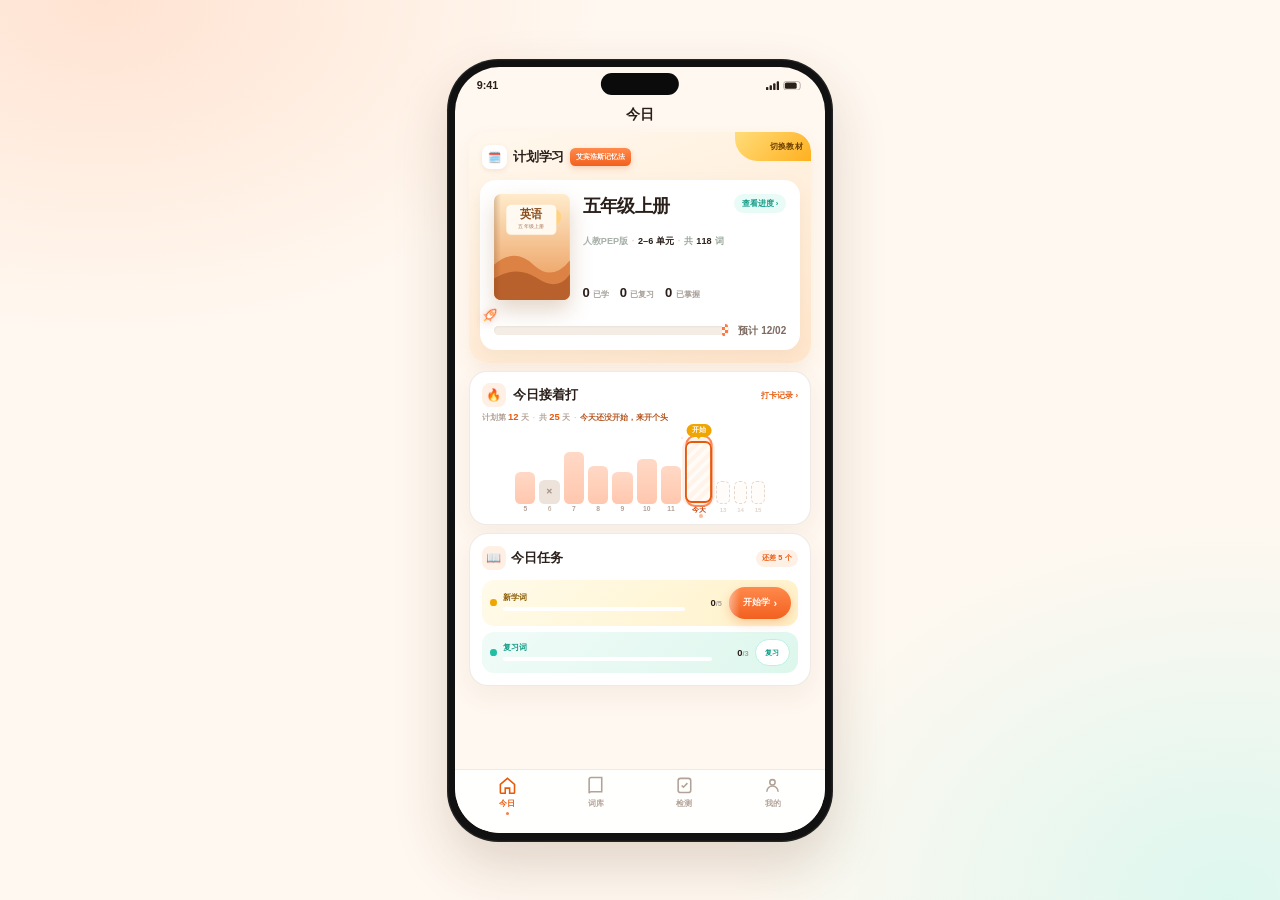
==== today-entries/today-a-single.html @ 405b9160 "Publish single-state Today prototypes" ====
<!DOCTYPE html>
<html lang="zh-CN">
<head>
<meta charset="UTF-8" />
<meta name="viewport" content="width=device-width, initial-scale=1.0" />
<title>今日 · 方案 A · 还未开始学习</title>
<style>
  :root{
    --bg:#FFF8F0;--ink:#2A1F1A;--ink2:#7C6A60;--ink3:#B3A298;
    --line:rgba(122,86,62,.12);--orange:#FF7A45;--odeep:#E8590C;--osoft:#FFF0E6;
    --mint:#1FBFA4;--mdeep:#0E9C86;--amber:#F0A500;
    --shadow:0 6px 18px rgba(122,86,62,.07);
    --font:-apple-system,BlinkMacSystemFont,"SF Pro Rounded","PingFang SC","Noto Sans SC","Helvetica Neue",Arial,sans-serif;
  }
  *{box-sizing:border-box}
  body{margin:0;font-family:var(--font);color:var(--ink);
    background:radial-gradient(900px 600px at 8% 0%,#FFE3D2 0%,transparent 55%),
      radial-gradient(900px 700px at 96% 100%,#DDF7EF 0%,transparent 55%),var(--bg);
    min-height:100dvh;padding:30px 16px 70px}
  h1,h2,h3,p{margin:0}
  .head{max-width:900px;margin:0 auto 18px}
  .head .kick{font-size:10px;font-weight:900;letter-spacing:1.8px;color:var(--odeep)}
  .head h1{font-size:24px;letter-spacing:-.6px;margin:7px 0 6px}
  .head p{font-size:11.5px;line-height:1.7;color:var(--ink2);max-width:720px}
  .head b{color:var(--ink)}
  .picks{display:flex;gap:8px;flex-wrap:wrap;margin-top:10px}
  .picks span{font-size:10px;font-weight:900;color:var(--ink2);background:#fff;border-radius:99px;padding:5px 10px;
    box-shadow:0 4px 12px rgba(180,140,100,.1)}
  .picks b{color:var(--odeep)}

  .sec{max-width:900px;margin:0 auto 28px}
  .sec .t{display:flex;align-items:baseline;gap:8px;margin:0 0 10px 2px;flex-wrap:wrap}
  .sec .t b{font-size:14px;letter-spacing:-.2px}
  .sec .t em{font-style:normal;font-size:10.5px;color:var(--ink3);font-weight:700;margin-left:auto}
  .grid{display:flex;flex-wrap:wrap;gap:16px 14px;justify-content:center}

  .demo{width:286px}
  .tag{font-size:9.5px;font-weight:900;color:var(--ink3);margin:0 0 5px 2px;display:flex;align-items:center;gap:6px}
  .tag b{color:var(--odeep)}
  .replay{margin-left:auto;border:0;font-family:inherit;font-size:8.5px;font-weight:900;color:var(--odeep);
    background:#fff;border-radius:99px;padding:3px 8px;box-shadow:0 3px 8px rgba(180,140,100,.16);cursor:pointer}
  .replay:active{transform:scale(.96)}

  .phone{width:286px;height:580px;background:#111;border-radius:38px;padding:6px;
    box-shadow:0 18px 40px rgba(90,50,20,.18),inset 0 0 0 1px rgba(255,255,255,.08)}
  .shell{position:relative;width:100%;height:100%;border-radius:33px;overflow:hidden;background:var(--bg);
    display:flex;flex-direction:column}
  .sbar{flex:none;height:28px;display:flex;align-items:center;justify-content:space-between;padding:0 16px;font-size:8px;font-weight:800}
  .island{position:absolute;left:50%;top:5px;transform:translateX(-50%);width:58px;height:16px;border-radius:99px;background:#0B0B0C}
  .scr{flex:1;padding:0 10px 58px;overflow:hidden}
  .ptitle{text-align:center;font-size:10px;font-weight:900;padding:1px 0 6px}
  .tabs{position:absolute;left:0;right:0;bottom:0;height:48px;background:rgba(255,255,255,.95);border-top:1px solid var(--line);
    display:flex;justify-content:space-around;align-items:flex-start;padding:5px 6px;z-index:20}
  .tab{display:flex;flex-direction:column;align-items:center;gap:2px;color:var(--ink3);font-size:6px;font-weight:800}
  .tab svg{width:14px;height:14px}
  .tab.active{color:var(--odeep)}
  .tab.active::after{content:"";width:2.6px;height:2.6px;border-radius:50%;background:var(--orange)}

  /* ================= 学习计划（参考站 394 原尺寸，zoom 到 266） ================= */
  .planwrap{margin-bottom:6px}
  .plan{position:relative;width:394px;zoom:.6447;border-radius:22px;padding:13px 13px 15px;overflow:hidden;
    background:linear-gradient(160deg,#FFF8EE 0%,#FFEFDC 50%,#FFE6CC 100%);
    box-shadow:0 9px 20px rgba(200,140,90,.11)}
  .plan .top{display:flex;align-items:center;gap:7px;padding:2px 3px 12px}
  .plan .ico{width:28px;height:28px;border-radius:9px;display:grid;place-items:center;font-size:12px;flex:none;background:#fff;
    box-shadow:0 2px 6px rgba(180,140,100,.16)}
  .plan .top h2{font-size:14.7px;font-weight:900;letter-spacing:-.2px}
  .plan .banner{font-size:8.5px;font-weight:900;color:#fff;border-radius:6px;padding:4.5px 7px;
    background:linear-gradient(180deg,#FF8A4C,#F2601F);box-shadow:0 3px 7px rgba(220,90,30,.24);white-space:nowrap}
  .plan .ribbon{position:absolute;right:0;top:0;height:33px;width:88px;
    background:linear-gradient(135deg,#FFDD7A,#FFB020);border-bottom-left-radius:26px;border-top-right-radius:22px}
  .plan .ribbon span{position:absolute;right:10px;top:50%;transform:translateY(-50%);font-size:9.4px;font-weight:900;color:#6B3F00;letter-spacing:.2px}
  .plan .inner{background:#fff;border-radius:18px;padding:16px;box-shadow:0 8px 20px rgba(180,140,100,.10)}
  .plan .book{display:flex;gap:14px;align-items:stretch}
  .plan .cover{position:relative;flex:none;width:88px;border-radius:8px;overflow:hidden;
    box-shadow:0 12px 24px rgba(150,95,45,.26),inset 0 0 0 1px rgba(255,255,255,.55)}
  .plan .cover::after{content:"";position:absolute;left:0;top:0;bottom:0;width:8px;
    background:linear-gradient(90deg,rgba(120,60,20,.26),rgba(120,60,20,0))}
  .plan .cover img{width:100%;height:100%;object-fit:cover;display:block}
  .plan .bi{position:relative;flex:1;min-width:0;display:flex;flex-direction:column;justify-content:space-between;gap:6px}
  .plan .txt h3{font-size:21px;line-height:1.15;letter-spacing:-.6px;margin:2px 0 0;padding-right:78px}
  .plan .meta{font-size:10.5px;font-weight:800;color:#9AA79C;margin-top:21px;letter-spacing:.1px;
    display:flex;align-items:baseline;gap:4px;white-space:nowrap}
  .plan .meta i{font-style:normal;color:#A7B0A9;font-weight:800}
  .plan .meta em{font-style:normal;color:#DCD2C8;font-weight:900}
  .plan .meta b{color:var(--ink);font-weight:900}
  .plan .link{position:absolute;top:0;right:0;font-size:9px;font-weight:900;color:#0E9C86;background:#E9FBF6;
    border-radius:999px;padding:5px 9px;white-space:nowrap}
  .plan .footrow{display:flex;align-items:baseline;gap:12px}
  .plan .footrow div{display:flex;align-items:baseline;gap:4px;white-space:nowrap}
  .plan .footrow b{font-size:15px;font-weight:900;font-variant-numeric:tabular-nums}
  .plan .footrow div > span{font-size:9.5px;font-weight:800;color:#A9A19A}
  .plan .stats3{display:grid;grid-template-columns:repeat(3,1fr);margin-top:16px;padding-top:14px;border-top:1px solid #F6EDE5}
  .plan .stats3 > div{display:flex;flex-direction:column;gap:3px;align-items:center;text-align:center}
  .plan .stats3 b{font-size:15px;font-weight:900;letter-spacing:-.3px;font-variant-numeric:tabular-nums}
  .plan .stats3 b small{font-size:8px;font-weight:800;color:#B3A298;margin-left:2px}
  .plan .stats3 div > span{font-size:9px;font-weight:800;color:#A9A19A}
  .plan .barrow{display:flex;align-items:center;gap:11px}
  .plan .bar{position:relative;flex:1;height:10px;border-radius:999px;background:#F4EDE5;
    box-shadow:inset 0 1px 2px rgba(140,100,70,.10)}
  .plan .fill{position:absolute;left:0;top:0;bottom:0;border-radius:999px;overflow:hidden;
    background:linear-gradient(90deg,#FFB07A,#FF7A45 55%,#FF6A2B);box-shadow:0 2px 7px rgba(232,89,12,.22);
    transition:width .6s cubic-bezier(.4,0,.2,1),opacity .25s,box-shadow .3s}
  .plan.running .fill{transition:none}
  .plan.done .fill{box-shadow:0 0 0 3px rgba(255,122,69,.13),0 3px 12px rgba(232,89,12,.35)}
  .plan .fill::after{content:"";position:absolute;right:0;top:0;bottom:0;width:20px;border-radius:999px;
    background:linear-gradient(90deg,rgba(255,255,255,0),rgba(255,255,255,.5))}
  .plan .inbar{position:absolute;right:20px;top:50%;transform:translateY(-50%);display:flex;align-items:baseline;gap:2px;
    color:#fff;z-index:3;font-size:9px;font-weight:900;text-shadow:0 1px 2px rgba(180,70,20,.35);white-space:nowrap}
  .plan .inbar b{font-size:10.5px;font-weight:900;font-variant-numeric:tabular-nums}
  .plan .inbar i{font-style:normal;font-size:7px;font-weight:900;opacity:.85}
  .plan .gate{position:absolute;right:1px;top:-2px;bottom:-2px;width:7px;border-radius:3px;z-index:4;opacity:.9;
    background-image:
      linear-gradient(45deg,#FF6A2B 25%,transparent 25%,transparent 75%,#FF6A2B 75%),
      linear-gradient(45deg,#FF6A2B 25%,#fff 25%,#fff 75%,#FF6A2B 75%);
    background-size:7px 7px;background-position:0 0,3.5px 3.5px;
    transition:transform .4s cubic-bezier(.2,1.4,.4,1),box-shadow .4s,opacity .3s}
  .plan.done .gate{transform:scaleY(1.22) scaleX(1.15);box-shadow:0 0 0 3px rgba(255,122,69,.16);opacity:1}
  .plan .rocket{position:absolute;top:50%;width:22px;height:22px;line-height:0;z-index:6;
    transform:translate(-70%,-128%) rotate(45deg);filter:drop-shadow(0 4px 5px rgba(200,100,50,.32));
    transition:left .6s cubic-bezier(.4,0,.2,1),opacity .25s,transform .3s}
  .plan .rocket svg{display:block;width:100%;height:100%}
  .plan.running .rocket{animation:rwob .78s ease-in-out infinite}
  @keyframes rwob{0%,100%{transform:translate(-70%,-128%) rotate(45deg)}50%{transform:translate(-70%,-138%) rotate(50deg)}}
  .plan.done .rocket{transform:translate(-70%,-128%) rotate(45deg) scale(1.14)}
  .plan .finish{flex:none;line-height:1.15}
  .plan .finish b{display:block;font-size:11.5px;font-weight:900;color:#7C6A60;white-space:nowrap;transition:color .3s}
  .plan.done .finish b{color:var(--mdeep)}
  .plan .streaks{position:absolute;inset:0;opacity:0;transition:opacity .3s;pointer-events:none}
  .plan.running .streaks{opacity:1}
  .plan .streaks i{position:absolute;height:1.5px;border-radius:2px;
    background:linear-gradient(90deg,rgba(255,255,255,0),rgba(255,255,255,.9));animation:streak .5s linear infinite}
  .plan .streaks i:nth-child(1){right:14px;top:26%;width:22px}
  .plan .streaks i:nth-child(2){right:12px;top:52%;width:34px;animation-delay:.12s}
  .plan .streaks i:nth-child(3){right:16px;top:74%;width:16px;animation-delay:.24s}
  @keyframes streak{0%{transform:translateX(0) scaleX(1);opacity:0}30%{opacity:.9}100%{transform:translateX(-60px) scaleX(.3);opacity:0}}
  .plan .ring{position:absolute;right:0;top:50%;width:22px;height:22px;margin:-11px 0 0 -11px;border-radius:50%;
    border:2px solid rgba(255,122,69,.8);opacity:0;z-index:5}
  .plan.done .ring{animation:ringOut .8s ease-out}
  @keyframes ringOut{0%{opacity:.9;transform:scale(.3)}100%{opacity:0;transform:scale(3.6)}}
  .plan .burst{position:absolute;right:0;top:50%;width:0;height:0;pointer-events:none;z-index:6}
  .plan .burst i{position:absolute;left:0;top:0;width:8px;height:8px;border-radius:2px;opacity:0}
  .plan.done .burst i{animation:fly .95s cubic-bezier(.15,.7,.3,1) forwards}
  @keyframes fly{0%{opacity:1;transform:translate(-50%,-50%) scale(1) rotate(0)}
    100%{opacity:0;transform:translate(calc(-50% + var(--x)),calc(-50% + var(--y))) scale(.35) rotate(220deg)}}
  .plan .stamp{position:absolute;left:6px;bottom:8px;background:rgba(255,255,255,.96);color:var(--odeep);
    font-size:8px;font-weight:900;border-radius:99px;padding:3px 7px;box-shadow:0 3px 8px rgba(150,90,50,.25);
    opacity:0;transform:scale(.6) rotate(-6deg);transition:opacity .25s,transform .35s cubic-bezier(.2,.9,.3,1.4);z-index:4}
  .plan.done .stamp{opacity:1;transform:scale(1) rotate(-6deg)}
  .plan.hit{animation:hit .5s cubic-bezier(.36,.07,.19,.97)}
  @keyframes hit{10%{transform:translateY(-3px)}35%{transform:translateY(1px)}60%{transform:translateY(-1px)}100%{transform:translateY(0)}}
  .plan.resetting .fill,.plan.resetting .rocket,.plan.resetting .inbar{opacity:.25}
  .plan .num.flip{animation:numFlip .3s ease both}
  @keyframes numFlip{0%{opacity:0;transform:translateY(3px)}100%{opacity:1;transform:translateY(0)}}
  .plan.a .barrow{margin-top:28px}
  .plan.b .barrow{margin-top:22px}

  /* ================= 今日打卡（1 套） ================= */
  .ck{background:#fff;border:1px solid var(--line);border-radius:13px;box-shadow:var(--shadow);padding:8px 0 7px;margin-bottom:6px;position:relative;overflow:hidden}
  .ck-head{display:flex;align-items:center;justify-content:space-between;padding:0 9px}
  .ck-title{display:flex;align-items:center;gap:5px}
  .ck-ico{width:18px;height:18px;border-radius:6px;display:grid;place-items:center;font-size:9px;background:var(--osoft)}
  .ck-title h2{font-size:9.5px;font-weight:900}
  .ck .entry{font-size:6px;font-weight:900;color:var(--odeep)}
  .ck .sub{font-size:6px;font-weight:800;color:var(--ink3);padding:3px 9px 0}
  .ck .sub b{color:var(--odeep);font-weight:900;font-size:7px}
  .ck .sub i{font-style:normal;color:#D8CCC2;margin:0 3px}
  .ck .sub em{font-style:normal;color:#B3541E;font-weight:900}
  .subem{display:inline-block}
  .subem.swap{animation:subIn .5s cubic-bezier(.2,.8,.3,1.2) both}
  @keyframes subIn{0%{opacity:0;transform:translateY(4px)}100%{opacity:1;transform:translateY(0)}}
  .track{display:flex;gap:3px;align-items:flex-end;justify-content:center;padding:13px 9px 1px}
  .day{flex:none;width:15px;display:flex;flex-direction:column;align-items:center;gap:2px;position:relative}
  .day .c{height:38px;width:100%;display:flex;align-items:flex-end}
  .day .bar2{width:100%;border-radius:4px;background:linear-gradient(180deg,#FFD9C6,#FFC7AE)}
  .day .ghost{width:100%;height:46%;border-radius:4px;border:1px dashed #E7D8CB;background:#FFFCFA}
  .day .n{font-size:5px;font-weight:800;color:#C9B9AE;line-height:1}
  .day.past .n{color:var(--ink3)}
  .day.future{width:10px}
  .day.future .n{color:#E0D5CC;font-size:4.5px}
  .missbox{width:100%;height:46%;border-radius:4px;background:#EDE3DA;display:grid;place-items:center;
    font-size:5px;font-weight:900;color:#A8968A}
  .day.today{width:20px}
  .day.today .c{height:46px}
  .day.today .n{color:#C2410C;font-weight:900;font-size:5.5px}
  .target{width:100%;height:100%;border-radius:5px;position:relative;
    box-shadow:inset 0 0 0 1.4px #E8590C,0 0 0 2px rgba(232,89,12,.10);
    background:repeating-linear-gradient(135deg,#FFF3EA,#FFF3EA 3px,#FFFCF8 3px,#FFFCF8 6px);
    display:flex;align-items:flex-end;justify-content:center;padding:1.5px}
  .fill2{width:100%;border-radius:3px;background:#FF6A2B}
  .badge{position:absolute;left:50%;bottom:calc(100% + 3px);transform:translateX(-50%);
    background:var(--amber);color:#fff;font-size:5px;font-weight:900;border-radius:99px;padding:1.5px 4px;white-space:nowrap;z-index:5}
  .badge::after{content:"";position:absolute;left:50%;top:100%;transform:translateX(-50%);
    border:2px solid transparent;border-top-color:var(--amber)}
  .badge.done{background:var(--odeep)}
  .badge.done::after{border-top-color:var(--odeep)}
  .halo{position:absolute;left:50%;top:42%;width:100%;height:100%;transform:translate(-50%,-50%);
    border-radius:7px;border:2px solid rgba(255,122,69,.62);pointer-events:none}
  .halo.a{animation:ripple 1.8s cubic-bezier(.3,.6,.4,1) infinite}
  .halo.b{animation:ripple 1.8s .55s cubic-bezier(.3,.6,.4,1) infinite}
  .halo.static{left:-3px;top:-3px;width:auto;height:auto;transform:none;border:1px solid rgba(255,122,69,.22);animation:none}
  @keyframes ripple{0%{transform:translate(-50%,-50%) scale(.98);opacity:.75}55%{opacity:.22}100%{transform:translate(-50%,-50%) scale(1.2);opacity:0}}
  .v-none .target{animation:breathe 1.8s ease-in-out infinite;transform-origin:center bottom}
  @keyframes breathe{0%,100%{transform:translateY(0) scale(1)}50%{transform:translateY(-2px) scale(1.04)}}
  .v-none .badge{animation:bob 1.8s ease-in-out infinite}
  @keyframes bob{0%,100%{transform:translate(-50%,0)}45%{transform:translate(-50%,-2.5px)}}
  .tapdot{position:absolute;left:50%;bottom:-4px;width:3px;height:3px;border-radius:50%;background:#FFB79B;
    animation:dot 1.8s ease-in-out infinite}
  @keyframes dot{0%,100%{opacity:.25}50%{opacity:.9}}
  .v-half .fill2{animation:fill2 4.5s cubic-bezier(.34,1.4,.64,1) infinite}
  @keyframes fill2{0%,10%{height:38%}22%,40%{height:50%}52%,70%{height:62%}82%,90%{height:50%}100%{height:38%}}
  .feeddot{position:absolute;left:50%;top:-5px;width:4px;height:4px;margin-left:-2px;border-radius:50%;
    background:#E8590C;opacity:0;z-index:6;animation:chip 2.25s linear infinite}
  .feeddot.b{animation-delay:1.35s}
  @keyframes chip{0%{opacity:0;transform:translateY(-4px)}10%{opacity:1}34%{opacity:1;transform:translateY(18px)}40%{opacity:0;transform:translateY(22px)}100%{opacity:0}}
  .v-done .fill2{height:38%}
  .v-done.playing .fill2{animation:fillOnce 1.2s cubic-bezier(.3,.7,.3,1) forwards}
  @keyframes fillOnce{0%{height:38%}58%{height:105%}76%{height:97%}100%{height:100%}}
  .flash{position:absolute;inset:1.5px;border-radius:3px;background:#FFF;opacity:0;pointer-events:none;z-index:4}
  .v-done.playing .flash{animation:flashOnce 1.2s ease-out forwards}
  @keyframes flashOnce{0%,54%{opacity:0}66%{opacity:.6}100%{opacity:0}}
  .burstc{position:absolute;inset:0;pointer-events:none;z-index:7}
  .burstc i{position:absolute;left:50%;top:24%;width:3px;height:5px;border-radius:1px;opacity:0;background:#FFC53D}
  .burstc i:nth-child(2){background:#FF7A45}
  .burstc i:nth-child(3){background:#7FE3CD}
  .v-done.playing .burstc i{animation:burstOnce 1.2s ease-out forwards}
  .v-done.playing .burstc i:nth-child(2){animation-delay:.06s}
  .v-done.playing .burstc i:nth-child(3){animation-delay:.12s}
  @keyframes burstOnce{0%,50%{opacity:0;transform:translate(0,0) rotate(0)}58%{opacity:1}92%{opacity:0;transform:translate(var(--bx),var(--by)) rotate(200deg)}100%{opacity:0}}
  .v-static .fill2{height:100%;background:linear-gradient(180deg,#FF7A45,#F0602A)}

  /* ================= 今日任务（方案 B · 一直动） ================= */
  .task{background:#fff;border:1px solid var(--line);border-radius:14px;padding:9px;
    box-shadow:0 8px 18px rgba(122,86,62,.07);position:relative}
  .task .th{display:flex;align-items:center;gap:4px;margin-bottom:7px}
  .task .ti{width:18px;height:18px;border-radius:6px;display:grid;place-items:center;font-size:9px;background:var(--osoft);flex:none}
  .task .th h2{font-size:9.5px;font-weight:900;letter-spacing:-.1px}
  .task .th .sp{flex:1}
  .task .mchip{font-size:5.5px;font-weight:900;border-radius:99px;padding:2.5px 5px;background:var(--osoft);color:var(--odeep);white-space:nowrap}
  .task .mchip.ok{background:#E9FBF6;color:var(--mdeep)}
  .task .rows{display:flex;flex-direction:column;gap:5px}
  .task .rw{display:flex;align-items:center;gap:5px;padding:5px 6px;border-radius:9px}
  .task .rw.new{background:linear-gradient(135deg,#FFFBEA,#FFF2C9)}
  .task .rw.rev{background:linear-gradient(135deg,#F0FBF7,#DDF7ED)}
  .task .dot{width:5px;height:5px;border-radius:50%;background:var(--amber);flex:none}
  .task .rw.rev .dot{background:var(--mint)}
  .task .info{flex:1;min-width:0}
  .task .tt{font-size:6px;font-weight:900;color:#8A5A00;line-height:1.1;display:flex;align-items:center;gap:3px}
  .task .rw.rev .tt{color:var(--mdeep)}
  .task .pb{height:3px;border-radius:99px;background:rgba(255,255,255,.95);margin-top:3px;overflow:hidden}
  .task .pb i{display:block;height:100%;border-radius:99px;background:linear-gradient(90deg,#FFC06A,#FF6A2B)}
  .task .rw.rev .pb i{background:linear-gradient(90deg,#7FE3CD,#12A78F)}
  .task .num{font-size:7px;font-weight:900;min-width:22px;text-align:right;font-variant-numeric:tabular-nums}
  .task .num span{font-size:5.5px;color:#A9A19A;font-weight:800}
  .task .go{position:relative;overflow:hidden;flex:none;height:20px;padding:0 7px;border-radius:99px;
    font-size:5.5px;font-weight:900;border:0;font-family:inherit;display:inline-flex;align-items:center;gap:2px;
    white-space:nowrap;will-change:transform}
  .task .rw.new .go,.task .rw.rev .go.mint{height:24px;padding:0 10px;font-size:6.5px}
  .task .go.pri{background:linear-gradient(180deg,#FF8A4C,#F2601F);color:#fff;box-shadow:0 3px 8px rgba(232,89,12,.26)}
  .task .go.mint{background:linear-gradient(180deg,#2BD0B4,#12A78F);color:#fff;box-shadow:0 3px 8px rgba(20,160,140,.24)}
  .task .go.ghost{background:#fff;color:var(--mdeep);border:1px solid #BEEFE4;box-shadow:none}
  .task .go.off{background:#F1F5F2;color:#8AA494;box-shadow:none}
  .task .go .gl,.task .go .gar{position:relative;z-index:2;display:inline-flex;align-items:center}
  .task .go .gar{font-size:8px;margin-left:1px}
  .task.beat .go.pri{animation:beatO 1.8s cubic-bezier(.4,0,.3,1) infinite}
  @keyframes beatO{
    0%,100%{transform:scale(1);box-shadow:0 3px 8px rgba(232,89,12,.26),0 0 0 0 rgba(255,122,69,.34)}
    46%{transform:scale(1.06);box-shadow:0 9px 20px rgba(232,89,12,.44),0 0 0 8px rgba(255,122,69,0)}
    72%{transform:scale(1.015)}
  }
  .task.beat .go.mint{animation:beatM 1.8s cubic-bezier(.4,0,.3,1) infinite}
  @keyframes beatM{
    0%,100%{transform:scale(1);box-shadow:0 3px 8px rgba(20,160,140,.24),0 0 0 0 rgba(43,208,180,.34)}
    46%{transform:scale(1.06);box-shadow:0 9px 20px rgba(20,160,140,.42),0 0 0 8px rgba(43,208,180,0)}
    72%{transform:scale(1.015)}
  }
  .task.beat .go.pri::after,.task.beat .go.mint::after{content:"";position:absolute;top:0;bottom:0;width:24px;
    background:linear-gradient(90deg,transparent,rgba(255,255,255,.62),transparent);
    transform:translateX(-26px);animation:sweep2 2.4s .5s ease-in-out infinite;z-index:1}
  @keyframes sweep2{0%{transform:translateX(-26px)}34%,100%{transform:translateX(150px)}}
  .task.beat .go .gar{animation:nudge 1.8s ease-in-out infinite}
  @keyframes nudge{0%,100%{transform:translateX(0)}34%{transform:translateX(3px)}60%{transform:translateX(0)}}
  .task .pb i{animation:grow .9s cubic-bezier(.3,.7,.3,1) both}
  @keyframes grow{from{width:0}}
  .task.revfin .rw.rev .pb i{animation:revFill 1s .25s cubic-bezier(.3,.7,.3,1) both}
  @keyframes revFill{from{width:0}}
  .task .okc{font-style:normal;color:var(--mdeep)}
  .task .okc.pop{animation:pop .5s .95s cubic-bezier(.2,.9,.3,1.5) both}
  @keyframes pop{0%{opacity:0;transform:scale(.6)}60%{transform:scale(1.12)}100%{opacity:1;transform:scale(1)}}
  .task .mchip.ok{animation:pop .5s .4s cubic-bezier(.2,.9,.3,1.5) both}

  .noanim *{animation:none !important;transition:none !important}

  /* 规格说明 */
  .spec{max-width:900px;margin:6px auto 0;background:#fff;border-radius:18px;padding:16px 20px 10px;
    box-shadow:0 8px 20px rgba(180,140,100,.08)}
  .spec .st{font-size:10.5px;font-weight:900;letter-spacing:.4px;color:var(--odeep);margin-bottom:6px}
  .spec table{width:100%;border-collapse:collapse}
  .spec td{font-size:11px;line-height:1.7;padding:7px 8px;border-bottom:1px solid #F6EDE5;vertical-align:top;color:var(--ink2)}
  .spec tr:last-child td{border-bottom:0}
  .spec td:first-child{width:86px;font-weight:900;color:var(--ink);white-space:nowrap}
  .spec b{color:var(--ink)}
  button[data-entry]{border:0;font-family:inherit;text-align:left;cursor:pointer}
  button.entry{padding:0;background:transparent}
  button[data-entry]:focus-visible,#entry-back:focus-visible{outline:2px solid #168974;outline-offset:2px}
  .jump{display:inline-block;color:var(--odeep);font-weight:800;padding:5px 2px;font-size:11px}
  #entry-dialog{color:var(--ink);font-family:var(--font);width:min(100% - 24px,455px);padding:0;
    border:1px solid #f0ddcd;border-radius:24px;background:#fffaf5;max-height:min(88dvh,830px);box-shadow:0 20px 80px #4a2b2455}
  #entry-dialog::backdrop{background:#39231975}
  .entry-head{position:sticky;top:0;z-index:2;display:grid;grid-template-columns:90px 1fr 90px;align-items:center;padding:10px 14px;
    min-height:60px;background:#fffaf5;border-bottom:1px solid #eddfd4}
  #entry-back{justify-self:start;border:0;border-radius:99px;background:#ffecdc;color:#9f4118;padding:9px 10px;font:800 12px var(--font);cursor:pointer}
  #entry-title{text-align:center;font-size:17px}
  #entry-body{min-height:160px}
  .embedded-entry{width:100%;height:min(68dvh,700px);border:0;display:block;background:#fffaf5}
  [data-custom-plan] .plan .meta{flex-wrap:wrap;white-space:normal;line-height:1.35}

  body{display:grid;place-items:center;padding:16px 12px}
  #app .demo{display:grid;justify-items:center;gap:12px}
  #app .replay{margin:0;padding:8px 13px;font-size:10px}
  @media (min-width:370px){#app .demo{zoom:1.2}}
  @media (min-width:412px){#app .demo{zoom:1.35}}
</style>
</head>
<body>

<main id="app"></main>
<dialog id="entry-dialog" aria-labelledby="entry-title">
  <header class="entry-head"><button type="button" id="entry-back">‹ 返回今日</button><h2 id="entry-title"></h2></header>
  <div id="entry-body"></div>
</dialog>

<script>
  const COVER = "data:image/svg+xml;utf8," + encodeURIComponent(`
    <svg xmlns="http://www.w3.org/2000/svg" viewBox="0 0 112 156">
      <defs><linearGradient id="s" x1="0" y1="0" x2="0" y2="1">
        <stop offset="0" stop-color="#FFEBCB"/><stop offset="1" stop-color="#E9944F"/></linearGradient></defs>
      <rect width="112" height="156" fill="url(#s)"/>
      <circle cx="86" cy="34" r="13" fill="#FFD27A" opacity=".9"/>
      <path d="M0 104 Q30 78 58 104 T112 98 V156 H0Z" fill="#DC8244"/>
      <path d="M0 124 Q34 104 64 124 T112 118 V156 H0Z" fill="#B9612C"/>
      <rect x="18" y="16" width="74" height="44" rx="7" fill="#FFFBF4" opacity=".96"/>
      <text x="55" y="36" font-size="17" font-weight="bold" fill="#8A4A18" text-anchor="middle" font-family="PingFang SC,sans-serif">英语</text>
      <text x="55" y="50" font-size="7.5" fill="#A9765A" text-anchor="middle" font-family="PingFang SC,sans-serif">五年级上册</text>
    </svg>`);

  const ROCKET = `<svg viewBox="0 0 24 24"><path d="M12 2.2c2.7 2.3 4.1 5.5 4.1 8.9 0 2-.5 3.9-1.5 5.5l-2.6 1.5-2.6-1.5A11.2 11.2 0 0 1 7.9 11c0-3.4 1.4-6.6 4.1-8.9z" fill="#fff" stroke="#FF6A2B" stroke-width="1.5" stroke-linejoin="round"/><circle cx="12" cy="9.3" r="2.2" fill="#FFD27A" stroke="#FF6A2B" stroke-width="1.2"/><path d="M7.9 14.2 5.4 17.9l3.4-1.3z" fill="#FF7A45"/><path d="M16.1 14.2l2.5 3.7-3.4-1.3z" fill="#FF7A45"/><path d="M12 18.6c1.1 1.3 1.5 2.8 0 4.2-1.5-1.4-1.1-2.9 0-4.2z" fill="#FFB020"/></svg>`;

  const PLAN_STATE = {
    p0:   { p:0,     v:0,   st:[0,0,0],      date:'预计 12/02' },
    p50:  { p:42.37, v:50,  st:[50,32,18],   date:'预计 11/28' },
    p100: { p:100,   v:118, st:[118,104,36], date:'已完成' }
  };
  const TOTAL_NEW = 5, TOTAL_REV = 3;

  const SCREENS = [
    { k:'s1', tag:'① 未开始',          plan:'p0',   ck:'none',   n:0, r:0, sub:'今天还没开始，来开个头',     motion:'none' }
  ];

  /* ---------- 学习计划 ---------- */
  const PLAN = (variant, pkey, dynamic, motion, custom) => {
    const d = PLAN_STATE[pkey];
    const finished = d.p >= 100;
    let pct = d.p, num = d.v, play = '';
    if (dynamic && motion === 'fill'){ pct = 0; num = 0; play = 'fill'; }
    if (dynamic && motion === 'sprint'){ pct = 42.37; num = 50; play = 'sprint'; }
    const isDone = finished && !play;
    const dateTxt = isDone ? '已完成' : custom ? '预计 '+custom.eta.replace(/ 月 /,'/').replace(/ 日/,'') : d.date;
    const st = (dynamic && motion === 'fill') ? [0, d.st[1], d.st[2]] : d.st;

    const barrow = `
      <div class="barrow">
        <div class="bar">
          <div class="fill" style="width:${pct}%" data-fill>
            <span class="inbar"><b data-count>${num}</b><i>词</i></span>
            <span class="streaks"><i></i><i></i><i></i></span>
          </div>
          <div class="gate"></div>
          <div class="rocket" style="left:${pct}%" data-rocket>${ROCKET}</div>
          <span class="ring"></span>
          <div class="burst" data-burst></div>
        </div>
        <div class="finish"><b data-finish>${dateTxt}</b></div>
      </div>`;

    const stats = (cls) => `
      <div class="${cls}">
        <div><b><span class="num" data-stat="0">${st[0]}</span>${cls === 'stats3' ? '<small>词</small>' : ''}</b><span>已学</span></div>
        <div><b><span class="num" data-stat="1">${st[1]}</span>${cls === 'stats3' ? '<small>词</small>' : ''}</b><span>已复习</span></div>
        <div><b><span class="num" data-stat="2">${st[2]}</span>${cls === 'stats3' ? '<small>词</small>' : ''}</b><span>已掌握</span></div>
      </div>`;

    return `<div class="planwrap">
      <div class="plan ${variant} ${isDone ? 'done' : ''}" ${play ? `data-play="${play}"` : ''}>
        <button type="button" class="ribbon" data-entry="textbook"><span>切换教材</span></button>
        <div class="top"><div class="ico">🗓️</div><h2>计划学习</h2><span class="banner">艾宾浩斯记忆法</span></div>
        <div class="inner">
          <div class="book">
            <div class="cover"><img src="${custom ? COVER.replace(encodeURIComponent('五年级上册'),encodeURIComponent(customTitle(custom))) : COVER}" alt="封面"><span class="stamp">全部完成</span></div>
            <div class="bi">
              <button type="button" class="link" data-entry="progress">查看进度 ›</button>
              <div class="txt">
                <h3>${custom ? customTitle(custom) : '五年级上册'}</h3>
                <div class="meta"><i>${custom?.book || '人教PEP版'}</i><em>·</em><b>${custom?unitRange(custom.units):'2–6 单元'}</b><em>·</em>共 <b>${custom?.total ?? 118}</b> 词</div>
              </div>
              ${variant === 'a' ? stats('footrow') : barrow}
            </div>
          </div>
          ${variant === 'a' ? barrow : stats('stats3')}
        </div>
      </div>
    </div>`;
  };

  /* ---------- 今日打卡 ---------- */
  const CHECKIN = (ck, sub, dynamic, remaining, newPlanDays) => {
    let today = '';
    if (ck === 'none'){
      today = `<div class="halo static"></div><div class="halo a"></div><div class="halo b"></div>
               <div class="target"><div class="badge">开始</div></div><div class="tapdot"></div>`;
    } else if (ck === 'part'){
      today = `<div class="target"><div class="fill2" style="height:38%"></div><div class="badge">还差 ${remaining} 词</div>
               <div class="feeddot"></div><div class="feeddot b"></div></div>`;
    } else if (ck === 'static'){
      today = `<div class="target"><div class="fill2"></div><div class="badge done">已打卡 ✓</div></div>`;
    } else {
      today = `<div class="target"><div class="fill2" style="${dynamic ? '' : 'height:100%'}"></div><div class="flash"></div>
               <div class="burstc"><i style="--bx:-8px;--by:-12px"></i><i style="--bx:7px;--by:-14px"></i><i style="--bx:-11px;--by:-2px"></i></div>
               <div class="badge done">已打卡 ✓</div></div>`;
    }
    const cls = ck === 'none' ? 'v-none' : (ck === 'part' ? 'v-half' : (ck === 'static' ? 'v-static' : 'v-done'));
    return `<div class="ck ${cls}" data-sub="${sub}">
      <div class="ck-head">
        <div class="ck-title"><div class="ck-ico">🔥</div><h2>今日接着打</h2></div>
        <button type="button" class="entry" data-entry="checkin">打卡记录 ›</button>
      </div>
      <div class="sub">计划第 <b>${newPlanDays ? 1 : 12}</b> 天<i>·</i>共 <b>${newPlanDays || 25}</b> 天<i>·</i><em class="subem">${sub}</em></div>
      <div class="track">
        ${newPlanDays ? Array.from({length:7},()=>'<div class="day past"><div class="c"></div><div class="n">–</div></div>').join('') : `
        <div class="day past"><div class="c"><div class="bar2" style="height:62%"></div></div><div class="n">5</div></div>
        <div class="day miss"><div class="c"><div class="missbox">✕</div></div><div class="n">6</div></div>
        <div class="day past"><div class="c"><div class="bar2" style="height:100%"></div></div><div class="n">7</div></div>
        <div class="day past"><div class="c"><div class="bar2" style="height:74%"></div></div><div class="n">8</div></div>
        <div class="day past"><div class="c"><div class="bar2" style="height:62%"></div></div><div class="n">9</div></div>
        <div class="day past"><div class="c"><div class="bar2" style="height:88%"></div></div><div class="n">10</div></div>
        <div class="day past"><div class="c"><div class="bar2" style="height:74%"></div></div><div class="n">11</div></div>
        `}
        <div class="day today"><div class="c">${today}</div><div class="n">今天</div></div>
        <div class="day future"><div class="c"><div class="ghost"></div></div><div class="n">${newPlanDays ? newPlanDays >= 2 ? 2 : '–' : 13}</div></div>
        <div class="day future"><div class="c"><div class="ghost"></div></div><div class="n">${newPlanDays ? newPlanDays >= 3 ? 3 : '–' : 14}</div></div>
        <div class="day future"><div class="c"><div class="ghost"></div></div><div class="n">${newPlanDays ? newPlanDays >= 4 ? 4 : '–' : 15}</div></div>
      </div>
    </div>`;
  };

  /* ---------- 今日任务（B · 一直动） ---------- */
  const TASK = (n, r, dynamic, motion, newGoal=TOTAL_NEW, reviewGoal=TOTAL_REV) => {
    const nLeft = newGoal - n, rLeft = reviewGoal - r;
    const checked = nLeft === 0;
    const newPri = nLeft > 0;
    const revPri = nLeft === 0 && rLeft > 0;
    const newGo = nLeft > 0 ? (n === 0 ? '开始学' : `继续学 ${nLeft}`) : '完成 ✓';
    const revGo = !reviewGoal ? '无到期词' : nLeft > 0 ? '复习' : (rLeft > 0 ? `复习 ${rLeft}` : '完成 ✓');
    const beat = dynamic && !(checked && rLeft === 0);
    const revfin = dynamic && motion === 'revfin';

    return `<div class="task ${beat ? 'beat' : ''} ${revfin ? 'revfin' : ''}">
      <div class="th">
        <div class="ti">📖</div><h2>今日任务</h2><div class="sp"></div>
        <span class="mchip ${checked ? 'ok' : ''}">${checked ? '已打卡 ✓' : `还差 ${nLeft} 个`}</span>
      </div>
      <div class="rows">
        <div class="rw new">
          <span class="dot"></span>
          <div class="info">
            <div class="tt">新学词${nLeft === 0 ? '<em class="okc">✓</em>' : ''}</div>
            <div class="pb"><i style="width:${n / newGoal * 100}%"></i></div>
          </div>
          <div class="num">${n}<span>/${newGoal}</span></div>
          <button class="go ${newPri ? 'pri' : 'off'}"><span class="gl">${newGo}</span>${newPri ? '<span class="gar">›</span>' : ''}</button>
        </div>
        <div class="rw rev">
          <span class="dot"></span>
          <div class="info">
            <div class="tt">复习词${reviewGoal && r === reviewGoal ? `<em class="okc ${revfin ? 'pop' : ''}">✓</em>` : ''}</div>
            <div class="pb"><i style="width:${reviewGoal ? r / reviewGoal * 100 : 0}%"></i></div>
          </div>
          <div class="num">${reviewGoal ? `${r}<span>/${reviewGoal}</span>` : '—'}</div>
          <button class="go ${revPri ? 'mint' : (rLeft === 0 ? 'off' : 'ghost')}"><span class="gl">${revGo}</span>${revPri ? '<span class="gar">›</span>' : ''}</button>
        </div>
      </div>
    </div>`;
  };

  const TABS = `
    <nav class="tabs">
      <div class="tab active"><svg viewBox="0 0 24 24" fill="none" stroke="currentColor" stroke-width="2"><path d="M3 10.6 12 3l9 7.6V21a1 1 0 0 1-1 1h-5.2v-6.6H9.2V22H4a1 1 0 0 1-1-1z"/></svg>今日</div>
      <div class="tab"><svg viewBox="0 0 24 24" fill="none" stroke="currentColor" stroke-width="2"><path d="M4 4.5A2.5 2.5 0 0 1 6.5 2H20v18H6.5A2.5 2.5 0 0 0 4 22z"/></svg>词库</div>
      <div class="tab"><svg viewBox="0 0 24 24" fill="none" stroke="currentColor" stroke-width="2"><rect x="4" y="3" width="16" height="18" rx="3"/><path d="m8.5 12 2.2 2.2L15.8 9"/></svg>检测</div>
      <div class="tab"><svg viewBox="0 0 24 24" fill="none" stroke="currentColor" stroke-width="2"><circle cx="12" cy="8" r="3.4"/><path d="M4.8 20a7.2 7.2 0 0 1 14.4 0"/></svg>我的</div>
    </nav>`;

  const phone = (variant, sc, dynamic) => {
    const noanim = !dynamic;
    return `<section class="demo">
      <div class="phone" data-screen="${sc.k}" data-dyn="${dynamic ? 1 : 0}"><div class="shell ${noanim ? 'noanim' : ''}">
        <div class="sbar"><span>9:41</span><div class="island"></div>
          <div style="display:flex;gap:3px;align-items:center">
            <svg width="10" height="7" viewBox="0 0 17 11" fill="currentColor"><rect x="0" y="7" width="3" height="4" rx="1"/><rect x="4.5" y="5" width="3" height="6" rx="1"/><rect x="9" y="2.5" width="3" height="8.5" rx="1"/><rect x="13.5" y="0" width="3" height="11" rx="1"/></svg>
            <svg width="15" height="7" viewBox="0 0 25 12" fill="none"><rect x=".5" y=".5" width="21" height="11" rx="3.5" stroke="currentColor" opacity=".4"/><rect x="2" y="2" width="15" height="8" rx="2" fill="currentColor"/></svg>
          </div>
        </div>
        <div class="scr">
          <div class="ptitle">今日</div>
          ${PLAN(variant, sc.plan, dynamic, sc.motion)}
          ${CHECKIN(sc.ck, sc.sub, dynamic, TOTAL_NEW - sc.n)}
          ${TASK(sc.n, sc.r, dynamic, sc.motion)}
        </div>
        ${TABS}
      </div></div>
    </section>`;
  };

  document.getElementById('app').innerHTML = phone('a', SCREENS[0], true);

  /* ================= 动效驱动 ================= */
  const CURVE = [[0,0],[0.12,0.13],[0.38,0.47],[0.64,0.83],[0.85,0.965],[1,1]];
  const TANGENT = (function(){
    const n = CURVE.length, d = [], m = new Array(n).fill(0);
    for (let i = 0; i < n - 1; i++) d[i] = (CURVE[i+1][1] - CURVE[i][1]) / (CURVE[i+1][0] - CURVE[i][0]);
    m[0] = d[0]; m[n-1] = d[n-2];
    for (let i = 1; i < n - 1; i++) m[i] = (d[i-1] + d[i]) / 2;
    for (let i = 0; i < n - 1; i++){
      if (d[i] === 0){ m[i] = 0; m[i+1] = 0; continue; }
      const a = m[i] / d[i], b = m[i+1] / d[i], h = a*a + b*b;
      if (h > 9){ const tau = 3 / Math.sqrt(h); m[i] = tau * a * d[i]; m[i+1] = tau * b * d[i]; }
    }
    return m;
  })();
  function ease(t){
    t = Math.min(1, Math.max(0, t));
    if (t <= 0) return 0;
    if (t >= 1) return 1;
    let i = 0;
    while (i < CURVE.length - 2 && t > CURVE[i+1][0]) i++;
    const [x0,y0] = CURVE[i], [x1,y1] = CURVE[i+1];
    const h = x1 - x0, s = (t - x0) / h;
    return (2*s*s*s - 3*s*s + 1) * y0 + (s*s*s - 2*s*s + s) * h * TANGENT[i]
         + (-2*s*s*s + 3*s*s) * y1 + (s*s*s - s*s) * h * TANGENT[i+1];
  }
  const COLORS = ['#FFB020','#FF7A45','#7FE3CD','#FF6A2B'];

  function makePlanPlayer(planEl){
    const q = s => planEl.querySelector(s);
    const fill = q('[data-fill]'), rocket = q('[data-rocket]'), fin = q('[data-finish]'), burst = q('[data-burst]');
    const counts = Array.from(planEl.querySelectorAll('[data-count]'));
    const stats = Array.from(planEl.querySelectorAll('[data-stat]'));
    const sprint = planEl.dataset.play === 'sprint';
    const P0 = sprint ? 50 : 0, P1 = sprint ? 118 : 50;
    const B0 = sprint ? 42.37 : 0, B1 = sprint ? 100 : 42.37;
    const DUR = sprint ? 2600 : 2400;
    const FINAL = sprint ? [118,104,36] : [50,32,18];

    if (burst && !burst.childElementCount){
      for (let i = 0; i < 12; i++){
        const a = (i / 12) * Math.PI * 2 + 0.4;
        const dd = 26 + (i % 3) * 11;
        const el = document.createElement('i');
        el.style.setProperty('--x', (Math.cos(a) * dd).toFixed(0) + 'px');
        el.style.setProperty('--y', (Math.sin(a) * dd * 0.9).toFixed(0) + 'px');
        el.style.background = COLORS[i % COLORS.length];
        el.style.animationDelay = ((i % 4) * 25) + 'ms';
        burst.appendChild(el);
      }
    }
    let raf = 0, t0 = 0, phase = 'idle';
    function setBar(p, v){
      fill.style.width = p.toFixed(2) + '%';
      if (rocket) rocket.style.left = p.toFixed(2) + '%';
      for (const n of counts) n.textContent = v;
      if (stats[0]) stats[0].textContent = v;
    }
    function reset(){
      planEl.classList.remove('done','hit','resetting');
      if (fin) fin.textContent = '预计 11/28';
      stats.forEach((el, i) => { if (i > 0) el.textContent = [50,32,18][i]; });
      setBar(B0, P0);
    }
    function done(){
      planEl.classList.add('done','hit');
      if (fin) fin.textContent = '已完成';
      stats.forEach((el, i) => { el.textContent = FINAL[i]; if (i > 0) el.classList.add('flip'); });
      setTimeout(() => planEl.classList.remove('hit'), 520);
    }
    function play(){
      cancelAnimationFrame(raf);
      reset();
      planEl.classList.add('running');
      phase = 'sprint'; t0 = performance.now();
      raf = requestAnimationFrame(tick);
    }
    function tick(now){
      if (phase !== 'sprint') return;
      const k = Math.min(1, (now - t0) / DUR);
      const e = ease(k);
      setBar(B0 + (B1 - B0) * e, Math.round(P0 + (P1 - P0) * e));
      if (k >= 1){
        setBar(B1, P1);
        planEl.classList.remove('running');
        if (sprint) done();
        else stats.forEach((el, i) => { if (i > 0) el.textContent = FINAL[i]; });
        phase = 'idle';
        return;
      }
      raf = requestAnimationFrame(tick);
    }
    return play;
  }

  function playCheckin(ck){
    if (!ck.classList.contains('v-done')) return;
    const sub = ck.querySelector('.subem');
    const B = ck.dataset.sub || '今天学了 8 个词，很厉害';
    ck.classList.remove('playing');
    sub.textContent = '今天的格子填满了！';
    sub.classList.remove('swap');
    void ck.offsetWidth;
    ck.classList.add('playing');
    clearTimeout(ck._t);
    ck._t = setTimeout(() => {
      if (sub.textContent === '今天的格子填满了！'){
        sub.textContent = B;
        sub.classList.remove('swap'); void sub.offsetWidth; sub.classList.add('swap');
      }
    }, 2200);
  }

  function playTask(taskEl){
    if (!taskEl.classList.contains('revfin')) return;
    taskEl.classList.remove('revfin'); void taskEl.offsetWidth; taskEl.classList.add('revfin');
  }

  const phones = Array.from(document.querySelectorAll('.phone[data-dyn="1"]'));
  const plays = new Map();
  phones.forEach(ph => {
    const planEl = ph.querySelector('[data-play]');
    const ck = ph.querySelector('.ck');
    const task = ph.querySelector('.task');
    const playPlan = planEl ? makePlanPlayer(planEl) : null;
    const run = () => {
      if (ph.dataset.customPlan) return;
      if (playPlan) playPlan();
      playCheckin(ck);
      playTask(task);
    };
    plays.set(ph, run);
  });

  document.querySelectorAll('[data-replay]').forEach(btn => {
    btn.addEventListener('click', () => {
      const demo = btn.closest('.demo');
      const ph = demo && demo.querySelector('.phone');
      const run = ph && plays.get(ph);
      if (run) run();
    });
  });

  if ('IntersectionObserver' in window){
    const seen = new WeakSet();
    const io = new IntersectionObserver((entries) => {
      entries.forEach(e => {
        if (e.isIntersecting && e.intersectionRatio >= .45 && !seen.has(e.target)){
          seen.add(e.target);
          const run = plays.get(e.target);
          if (run) run();
        }
      });
    }, { threshold: [.45] });
    phones.forEach(ph => io.observe(ph));
  } else {
    phones.forEach((ph, i) => setTimeout(() => plays.get(ph)(), 600 + i * 200));
  }
const DETAIL_STYLES = {"textbook": "\n  :root{--ink:#2B211C;--ink2:#7B6A5F;--ink3:#B3A298;--line:rgba(120,86,62,.10);--o:#F4621F;--odeep:#C0530F;--osoft:#FFF1E8;\n    --font:-apple-system,BlinkMacSystemFont,\"SF Pro Rounded\",\"PingFang SC\",\"Noto Sans SC\",Arial,sans-serif;}\n  *{box-sizing:border-box}\n  body{margin:0;font-family:var(--font);color:var(--ink);background:radial-gradient(700px 460px at 6% -8%,#F9EEE2,transparent 60%),#FBF8F4}\n  h1,p{margin:0}\n  .wrap{max-width:640px;margin:0 auto;padding:26px 18px 50px}\n  .kick{font-size:10px;font-weight:900;letter-spacing:1.8px;color:var(--odeep)}\n  h1{font-size:23px;letter-spacing:-.6px;margin:8px 0 6px}\n  .lead{font-size:12px;line-height:1.7;color:var(--ink2)}\n  .screen{width:394px;height:820px;margin:22px auto 0;border-radius:28px;overflow:hidden;position:relative;\n    background:linear-gradient(180deg,#FFF6EC,#FFF9F3 20%,#FFF9F3);\n    box-shadow:0 22px 48px rgba(150,110,70,.18),inset 0 0 0 1px rgba(150,110,70,.08);display:flex;flex-direction:column}\n  .sbar{height:34px;display:flex;align-items:center;justify-content:space-between;padding:0 22px;font-size:11px;font-weight:800}\n  .island{position:absolute;left:50%;top:6px;transform:translateX(-50%);width:78px;height:20px;border-radius:99px;background:#111}\n  .nav{display:flex;align-items:center;padding:6px 18px 0}\n  .nav .back{width:26px;height:26px;display:grid;place-items:center;font-size:17px;color:#6F5E52}\n  .nav h2{font-size:16px;font-weight:900;flex:1;text-align:center;padding-right:20px}\n  .body{padding:16px 18px 0}\n  .h{font-size:19px;font-weight:900;letter-spacing:-.4px}\n  .sub{font-size:11px;color:var(--ink3);font-weight:700;margin:3px 0 14px}\n  .row{display:flex;align-items:center;background:#fff;border-radius:14px;padding:13px 14px;margin-bottom:8px;\n    box-shadow:0 6px 16px rgba(150,110,70,.07);font-size:13px}\n  .row .k{font-weight:800;color:var(--ink2);width:64px;font-size:12px}\n  .row .v{font-weight:900}\n  .row .ch{margin-left:auto;color:#C9B9AE;font-weight:900}\n  .row .n{font-size:11px;color:var(--ink3);font-weight:800;margin-left:6px}\n  .sum{background:#fff;border-radius:16px;padding:14px;box-shadow:0 8px 20px rgba(150,110,70,.10);margin-top:6px}\n  .srow{display:flex;font-size:11.5px;font-weight:700;color:var(--ink2);padding:4px 0}\n  .srow b{margin-left:auto;color:var(--ink);font-weight:900}\n  .div{height:1px;background:#F6EDE5;margin:6px 0}\n  .est{display:flex;align-items:baseline;gap:6px}\n  .est b{font-size:26px;font-weight:900;color:var(--odeep);letter-spacing:-.8px}\n  .est span{font-size:11px;color:var(--ink3);font-weight:700}\n  .bottom{margin-top:auto;padding:12px 18px 20px}\n  .cta{height:50px;border-radius:99px;display:flex;align-items:center;justify-content:center;font-size:15px;font-weight:900;color:#fff;\n    background:linear-gradient(180deg,#FF8A4C,#F4621F);box-shadow:0 10px 22px rgba(244,98,31,.3)}\n  .hint{text-align:center;font-size:9.5px;color:#C0AC9A;font-weight:700;margin-top:8px}\n  .note{max-width:640px;margin:18px auto 0;background:#fff;border-radius:16px;padding:14px 18px 8px;box-shadow:0 8px 20px rgba(180,140,100,.08)}\n  .note .t{font-size:10.5px;font-weight:900;color:var(--odeep);margin-bottom:4px}\n  .note p{font-size:11px;line-height:1.75;color:var(--ink2);margin:6px 0}\n  .note b{color:var(--ink)}\nbody{background:#fff9f3}\n.screen{width:100%;height:auto;min-height:100dvh;border-radius:0;margin:0;box-shadow:none;overflow:visible}\nbutton{font:inherit;color:inherit;cursor:pointer;border:0;background:none}\nbutton:focus-visible,input:focus-visible{outline:2px solid #087f71;outline-offset:2px}\nbutton:disabled{cursor:default;opacity:.56}\n.detail-summary,.plan-heading,.picker-head{display:flex;align-items:center;justify-content:space-between;gap:8px}\n.detail-summary{padding:12px 16px 5px;font-size:15px}\n.minor{flex:none;color:var(--odeep);border-radius:99px;background:var(--osoft);padding:7px 9px;font-size:11px;font-weight:850}\n.picker{background:#fff;border:1px solid #f1decf;border-radius:14px;padding:10px;margin-bottom:8px}\n.picker-head{margin-bottom:7px}\n.choices,.actions{display:flex;gap:6px;flex-wrap:wrap}\n.choices:not(:empty){margin-top:6px}\n.choice{padding:7px 9px;border:1px solid #eeddd1;background:#fff9f4;color:#724b38;border-radius:8px;font-size:11px;font-weight:800}\n.choice[aria-pressed=true]{background:var(--osoft);border-color:#f4a881;color:var(--odeep)}\n.choice small{font-size:9px;color:#866f62}\n.custom-form{display:flex;flex-wrap:wrap;align-items:center;gap:6px;margin-top:10px;font-size:11px}\n.custom-form input{width:70px;border:1px solid #e1c8b6;border-radius:7px;padding:6px}\n.plan-detail button.row,.plan-detail .cta{width:100%;text-align:left}\n.plan-detail .row .k{flex:none}\n.plan-detail .row .n{color:#826d61}\n.plan-detail .bottom{padding-bottom:14px}\n.plan-detail .sum b{font-variant-numeric:tabular-nums}\n.lookup-detail .tabsrow{display:grid;grid-template-columns:repeat(5,minmax(0,1fr));gap:4px;padding-inline:12px;overflow:visible}\n.lookup-detail .tab{min-height:38px;padding-inline:0;text-align:center;font-size:12px}\n.lookup-detail .units{gap:4px;overflow:visible;mask-image:none;-webkit-mask-image:none;padding-inline:14px}\n.lookup-detail .u{flex:1 1 0;min-width:0;min-height:38px;padding:4px 0;text-align:center;white-space:nowrap;font-size:11px;font-weight:850}\n.lookup-detail .card{flex:none;margin-bottom:14px}\n.lookup-detail .en{width:34%;overflow-wrap:anywhere}\n.lookup-detail .empty{padding:22px;text-align:center;color:#826d61;font-size:12px}\n.lookup-detail .st{color:#775f50}\n.record-detail .actions{padding:4px 12px 0}\n.record-detail .range-hint{font-size:10px;color:#775f50;text-align:center}\n.record-detail .ring{width:155px;height:155px;background:conic-gradient(var(--o) 0 var(--percent),#F1E4D8 var(--percent) 100%)}\n.record-detail .seg button{flex:1;text-align:center;font-size:11px;font-weight:900;color:#826d61;padding:6px 0;border-radius:99px}\n.record-detail .seg button.on{background:#fff;color:var(--ink);box-shadow:0 2px 6px rgba(150,110,70,.12)}\n.record-detail .list{flex:none;padding-bottom:12px}\n.record-detail button.star{padding:2px 4px;color:#89653e;font-size:18px}\n.record-detail button.star[aria-pressed=true]{color:#c7561e}\n\n.record-detail .weekday{font-size:8px;font-weight:800;color:#826d61}\n.record-detail .d.on .weekday{color:#fff}\n.record-detail .d.sel .weekday{color:var(--odeep)}\n", "progress": "\n  :root{\n    --ink:#2B211C;--ink2:#7B6A5F;--ink3:#B3A298;--line:rgba(120,86,62,.10);\n    --o:#F4621F;--odeep:#C0530F;--osoft:#FFF1E8;--mint:#12A78F;--msoft:#E9FBF6;\n    --font:-apple-system,BlinkMacSystemFont,\"SF Pro Rounded\",\"PingFang SC\",\"Noto Sans SC\",Arial,sans-serif;\n  }\n  *{box-sizing:border-box}\n  body{margin:0;font-family:var(--font);color:var(--ink);\n    background:radial-gradient(700px 460px at 6% -8%,#F9EEE2 0%,transparent 60%),#FBF8F4;min-height:100dvh}\n  h1,h2,p{margin:0}\n  .wrap{max-width:1260px;margin:0 auto;padding:30px 18px 60px}\n  .kick{font-size:10px;font-weight:900;letter-spacing:1.8px;color:var(--odeep)}\n  h1{font-size:25px;letter-spacing:-.6px;margin:8px 0 8px}\n  .lead{font-size:12.5px;line-height:1.7;color:var(--ink2);max-width:800px}\n  .lead b{color:var(--ink)}\n  .row{display:flex;gap:22px;justify-content:center;margin-top:24px;flex-wrap:wrap}\n  .item{width:394px}\n  .cap{font-size:10.5px;font-weight:900;color:var(--ink3);margin:0 0 8px 2px}\n  .cap b{color:var(--odeep)}\n\n  .screen{width:394px;height:820px;border-radius:28px;overflow:hidden;position:relative;\n    background:linear-gradient(180deg,#FFF6EC 0%,#FFF9F3 20%,#FFF9F3 100%);\n    box-shadow:0 22px 48px rgba(150,110,70,.18),inset 0 0 0 1px rgba(150,110,70,.08);\n    display:flex;flex-direction:column}\n  .sbar{height:34px;display:flex;align-items:center;justify-content:space-between;padding:0 22px;font-size:11px;font-weight:800;flex:none}\n  .sbar .island{position:absolute;left:50%;top:6px;transform:translateX(-50%);width:78px;height:20px;border-radius:99px;background:#111}\n  .nav{flex:none;display:flex;align-items:center;padding:6px 18px 0}\n  .nav .back{width:26px;height:26px;display:grid;place-items:center;font-size:17px;color:#6F5E52}\n  .nav h2{font-size:16px;font-weight:900;flex:1;text-align:center;padding-right:20px}\n\n  .tabsrow{flex:none;display:flex;gap:14px;padding:12px 18px 10px;overflow:hidden}\n  .tab{font-size:11.5px;font-weight:800;color:#A2917F;white-space:nowrap;position:relative;padding-bottom:6px}\n  .tab.on{color:var(--ink);font-weight:900}\n  .tab.on::after{content:\"\";position:absolute;left:0;right:0;bottom:0;height:2.5px;border-radius:9px;background:var(--o)}\n  .tab em{font-style:normal;font-size:9px;font-weight:800;color:#C0AC9A;margin-left:1px}\n\n  .units{flex:none;display:flex;gap:6px;padding:0 18px 10px;overflow:hidden;-webkit-mask-image:linear-gradient(90deg,#000 86%,transparent);mask-image:linear-gradient(90deg,#000 86%,transparent)}\n  .u{background:#fff;border-radius:11px;padding:7px 9px;border:1.5px solid transparent;box-shadow:0 3px 10px rgba(150,110,70,.06);min-width:62px}\n  .u.on{border-color:#FFC9AE;background:#FFF8F2}\n  .u b{display:block;font-size:10.5px;font-weight:900}\n  .u span{font-size:8px;font-weight:800;color:var(--ink3)}\n  .u .pb{height:3px;border-radius:9px;background:#F1E7DC;margin-top:4px;overflow:hidden}\n  .u .pb i{display:block;height:100%;border-radius:9px;background:var(--o)}\n\n  .card{margin:0 14px;flex:1;min-height:0;background:#fff;border-radius:18px;overflow:hidden;\n    box-shadow:0 10px 26px rgba(150,110,70,.10);display:flex;flex-direction:column}\n  .chead{flex:none;display:flex;align-items:center;padding:11px 14px;border-bottom:1px solid #F6EDE5;font-size:11.5px;font-weight:900}\n  .chead .c{margin-left:auto;font-size:10px;font-weight:800;color:var(--ink3)}\n  .w{display:flex;align-items:center;padding:11px 14px;border-bottom:1px solid #F7EFE7;gap:8px}\n  .w:nth-child(even){background:#FFFBF6}\n  .dot{width:6px;height:6px;border-radius:50%;background:var(--o);flex:none}\n  .dot.m{background:var(--mint)}\n  .dot.g{background:#DFD2C6}\n  .en{width:44%;font-size:15.5px;font-weight:900;letter-spacing:-.3px}\n  .cn{flex:1;font-size:10.5px;line-height:1.5;color:#5C4C42;font-weight:600}\n  .st{font-size:8px;font-weight:900;color:#B3A298;flex:none}\n  .st.m{color:var(--mint)}\n\n  .urow{display:flex;align-items:center;gap:10px;background:#fff;border-radius:14px;padding:12px 13px;margin-bottom:9px;\n    box-shadow:0 6px 16px rgba(150,110,70,.08)}\n  .urow .big{font-size:13px;font-weight:900;width:78px}\n  .urow .mid{flex:1}\n  .urow .pb{height:5px;border-radius:9px;background:#F1E7DC;overflow:hidden;margin-top:5px}\n  .urow .pb i{display:block;height:100%;border-radius:9px;background:var(--o)}\n  .urow .meta{font-size:9px;color:var(--ink3);font-weight:800;margin-top:4px}\n  .urow .ch{color:#C9B9AE;font-size:14px}\n  .body{padding:14px 18px 0;overflow:hidden}\n  .h{font-size:18px;font-weight:900;letter-spacing:-.4px;margin-bottom:3px}\n  .sub{font-size:10.5px;color:var(--ink3);font-weight:700;margin-bottom:12px}\n  .sum3{display:flex;gap:6px;margin-bottom:12px}\n  .sum3 div{flex:1;background:#fff;border-radius:11px;padding:8px;text-align:center;box-shadow:0 3px 10px rgba(150,110,70,.06)}\n  .sum3 b{display:block;font-size:14px;font-weight:900}\n  .sum3 span{font-size:8px;font-weight:800;color:var(--ink3)}\nbody{background:#fff9f3}\n.screen{width:100%;height:auto;min-height:100dvh;border-radius:0;margin:0;box-shadow:none;overflow:visible}\nbutton{font:inherit;color:inherit;cursor:pointer;border:0;background:none}\nbutton:focus-visible,input:focus-visible{outline:2px solid #087f71;outline-offset:2px}\nbutton:disabled{cursor:default;opacity:.56}\n.detail-summary,.plan-heading,.picker-head{display:flex;align-items:center;justify-content:space-between;gap:8px}\n.detail-summary{padding:12px 16px 5px;font-size:15px}\n.minor{flex:none;color:var(--odeep);border-radius:99px;background:var(--osoft);padding:7px 9px;font-size:11px;font-weight:850}\n.picker{background:#fff;border:1px solid #f1decf;border-radius:14px;padding:10px;margin-bottom:8px}\n.picker-head{margin-bottom:7px}\n.choices,.actions{display:flex;gap:6px;flex-wrap:wrap}\n.choices:not(:empty){margin-top:6px}\n.choice{padding:7px 9px;border:1px solid #eeddd1;background:#fff9f4;color:#724b38;border-radius:8px;font-size:11px;font-weight:800}\n.choice[aria-pressed=true]{background:var(--osoft);border-color:#f4a881;color:var(--odeep)}\n.choice small{font-size:9px;color:#866f62}\n.custom-form{display:flex;flex-wrap:wrap;align-items:center;gap:6px;margin-top:10px;font-size:11px}\n.custom-form input{width:70px;border:1px solid #e1c8b6;border-radius:7px;padding:6px}\n.plan-detail button.row,.plan-detail .cta{width:100%;text-align:left}\n.plan-detail .row .k{flex:none}\n.plan-detail .row .n{color:#826d61}\n.plan-detail .bottom{padding-bottom:14px}\n.plan-detail .sum b{font-variant-numeric:tabular-nums}\n.lookup-detail .tabsrow{display:grid;grid-template-columns:repeat(5,minmax(0,1fr));gap:4px;padding-inline:12px;overflow:visible}\n.lookup-detail .tab{min-height:38px;padding-inline:0;text-align:center;font-size:12px}\n.lookup-detail .units{gap:4px;overflow:visible;mask-image:none;-webkit-mask-image:none;padding-inline:14px}\n.lookup-detail .u{flex:1 1 0;min-width:0;min-height:38px;padding:4px 0;text-align:center;white-space:nowrap;font-size:11px;font-weight:850}\n.lookup-detail .card{flex:none;margin-bottom:14px}\n.lookup-detail .en{width:34%;overflow-wrap:anywhere}\n.lookup-detail .empty{padding:22px;text-align:center;color:#826d61;font-size:12px}\n.lookup-detail .st{color:#775f50}\n.record-detail .actions{padding:4px 12px 0}\n.record-detail .range-hint{font-size:10px;color:#775f50;text-align:center}\n.record-detail .ring{width:155px;height:155px;background:conic-gradient(var(--o) 0 var(--percent),#F1E4D8 var(--percent) 100%)}\n.record-detail .seg button{flex:1;text-align:center;font-size:11px;font-weight:900;color:#826d61;padding:6px 0;border-radius:99px}\n.record-detail .seg button.on{background:#fff;color:var(--ink);box-shadow:0 2px 6px rgba(150,110,70,.12)}\n.record-detail .list{flex:none;padding-bottom:12px}\n.record-detail button.star{padding:2px 4px;color:#89653e;font-size:18px}\n.record-detail button.star[aria-pressed=true]{color:#c7561e}\n\n.record-detail .weekday{font-size:8px;font-weight:800;color:#826d61}\n.record-detail .d.on .weekday{color:#fff}\n.record-detail .d.sel .weekday{color:var(--odeep)}\n", "checkin": "\n  :root{--ink:#2B211C;--ink2:#7B6A5F;--ink3:#B3A298;--line:rgba(120,86,62,.10);\n    --o:#F4621F;--odeep:#C0530F;--osoft:#FFF1E8;--mint:#12A78F;\n    --font:-apple-system,BlinkMacSystemFont,\"SF Pro Rounded\",\"PingFang SC\",\"Noto Sans SC\",Arial,sans-serif;}\n  *{box-sizing:border-box}\n  body{margin:0;font-family:var(--font);color:var(--ink);\n    background:radial-gradient(700px 460px at 6% -8%,#F9EEE2 0%,transparent 60%),#FBF8F4}\n  h1,h2,p{margin:0}\n  .wrap{max-width:1260px;margin:0 auto;padding:28px 18px 60px}\n  .kick{font-size:10px;font-weight:900;letter-spacing:1.8px;color:var(--odeep)}\n  h1{font-size:24px;letter-spacing:-.6px;margin:8px 0 8px}\n  .lead{font-size:12px;line-height:1.7;color:var(--ink2);max-width:820px}\n  .lead b{color:var(--ink)}\n  .row{display:flex;gap:20px;justify-content:center;margin-top:22px;flex-wrap:wrap}\n  .item{width:390px}\n  .cap{font-size:10.5px;font-weight:900;color:var(--ink3);margin:0 0 8px 2px}\n  .cap b{color:var(--odeep)}\n\n  .screen{width:390px;height:812px;border-radius:28px;overflow:hidden;position:relative;\n    background:linear-gradient(180deg,#FFF6EC 0%,#FFF9F3 18%,#FFF9F3 100%);\n    box-shadow:0 22px 48px rgba(150,110,70,.18),inset 0 0 0 1px rgba(150,110,70,.08);\n    display:flex;flex-direction:column}\n  .sbar{height:32px;display:flex;align-items:center;justify-content:space-between;padding:0 20px;font-size:10.5px;font-weight:800;flex:none}\n  .island{position:absolute;left:50%;top:6px;transform:translateX(-50%);width:74px;height:19px;border-radius:99px;background:#111}\n  .nav{flex:none;display:flex;align-items:center;padding:4px 16px 0}\n  .nav .back{width:24px;height:24px;display:grid;place-items:center;font-size:16px;color:#6F5E52}\n  .nav h2{font-size:15px;font-weight:900;flex:1;text-align:center;padding-right:18px}\n\n  .week{flex:none;display:flex;gap:4px;padding:10px 12px 8px;overflow:hidden}\n  .d{flex:1;background:#fff;border-radius:11px;padding:8px 2px 9px;text-align:center;border:1.5px solid transparent;box-shadow:0 3px 10px rgba(150,110,70,.06)}\n  .d .w{font-size:7.5px;font-weight:800;color:var(--ink3)}\n  .d .n{font-size:13px;font-weight:900;margin:1px 0 2px}\n  .d .f{font-size:11px;line-height:1}\n  .d.on{background:linear-gradient(180deg,#FF8A4C,#F4621F);border-color:#F4621F}\n  .d.on .w,.d.on .n{color:#fff}\n  .d.sel{background:#FFF1E8;border-color:#FFC9AE}\n  .d.sel .w,.d.sel .n{color:var(--odeep)}\n\n  .ringwrap{flex:none;display:flex;justify-content:center;padding:6px 0 2px}\n  .ring{width:190px;height:190px;border-radius:50%;position:relative;display:grid;place-items:center;\n    background:conic-gradient(var(--o) 0 38%, #F1E4D8 38% 100%);}\n  .ring::before{content:\"\";position:absolute;inset:9px;border-radius:50%;background:#FFFBF6}\n  .ring .in{position:relative;text-align:center}\n  .ring .big{font-size:30px;font-weight:900;letter-spacing:-1.4px;line-height:1}\n  .ring .u{font-size:11px;font-weight:900;color:var(--ink2)}\n  .ring .lb{font-size:9px;font-weight:800;color:var(--ink3);margin-top:3px}\n  .ring .mood{font-size:19px;line-height:1;margin-top:5px}\n\n  .seg{flex:none;display:flex;gap:4px;background:#F6F0E8;border-radius:99px;padding:3px;margin:8px 16px 8px}\n  .seg span{flex:1;text-align:center;font-size:11px;font-weight:900;color:#A2917F;padding:6px 0;border-radius:99px}\n  .seg span.on{background:#fff;color:var(--ink);box-shadow:0 2px 6px rgba(150,110,70,.12)}\n  .seg em{font-style:normal;font-size:9px;color:#C0AC9A;margin-left:3px}\n\n  .list{flex:1;min-height:0;overflow:hidden;padding:0 14px}\n  .w{display:flex;align-items:center;gap:8px;background:#fff;border-radius:13px;padding:11px 12px;margin-bottom:7px;\n    box-shadow:0 4px 12px rgba(150,110,70,.06)}\n  .w .dot{width:6px;height:6px;border-radius:50%;background:var(--o);flex:none}\n  .w.m .dot{background:var(--mint)}\n  .w .en{flex:1;min-width:0}\n  .w .t{font-size:15px;font-weight:900;letter-spacing:-.2px}\n  .w .c{font-size:10px;color:#7B6A5F;font-weight:600;margin-top:2px;line-height:1.35}\n  .w .star{font-size:14px;color:#D8C9BB;flex:none}\n  .empty{padding:18px 0;text-align:center;font-size:10px;color:var(--ink3);font-weight:700}\n\n  .note{max-width:1240px;margin:20px auto 0;background:#fff;border-radius:18px;padding:14px 20px 8px;box-shadow:0 8px 20px rgba(180,140,100,.08)}\n  .note .t{font-size:10.5px;font-weight:900;letter-spacing:.4px;color:var(--odeep);margin-bottom:5px}\n  .note table{width:100%;border-collapse:collapse}\n  .note td{font-size:11px;line-height:1.65;padding:6px 8px;border-bottom:1px solid #F6EDE5;vertical-align:top;color:var(--ink2)}\n  .note tr:last-child td{border-bottom:0}\n  .note td:first-child{width:90px;font-weight:900;color:var(--ink);white-space:nowrap}\n  .note b{color:var(--ink)}\nbody{background:#fff9f3}\n.screen{width:100%;height:auto;min-height:100dvh;border-radius:0;margin:0;box-shadow:none;overflow:visible}\nbutton{font:inherit;color:inherit;cursor:pointer;border:0;background:none}\nbutton:focus-visible,input:focus-visible{outline:2px solid #087f71;outline-offset:2px}\nbutton:disabled{cursor:default;opacity:.56}\n.detail-summary,.plan-heading,.picker-head{display:flex;align-items:center;justify-content:space-between;gap:8px}\n.detail-summary{padding:12px 16px 5px;font-size:15px}\n.minor{flex:none;color:var(--odeep);border-radius:99px;background:var(--osoft);padding:7px 9px;font-size:11px;font-weight:850}\n.picker{background:#fff;border:1px solid #f1decf;border-radius:14px;padding:10px;margin-bottom:8px}\n.picker-head{margin-bottom:7px}\n.choices,.actions{display:flex;gap:6px;flex-wrap:wrap}\n.choices:not(:empty){margin-top:6px}\n.choice{padding:7px 9px;border:1px solid #eeddd1;background:#fff9f4;color:#724b38;border-radius:8px;font-size:11px;font-weight:800}\n.choice[aria-pressed=true]{background:var(--osoft);border-color:#f4a881;color:var(--odeep)}\n.choice small{font-size:9px;color:#866f62}\n.custom-form{display:flex;flex-wrap:wrap;align-items:center;gap:6px;margin-top:10px;font-size:11px}\n.custom-form input{width:70px;border:1px solid #e1c8b6;border-radius:7px;padding:6px}\n.plan-detail button.row,.plan-detail .cta{width:100%;text-align:left}\n.plan-detail .row .k{flex:none}\n.plan-detail .row .n{color:#826d61}\n.plan-detail .bottom{padding-bottom:14px}\n.plan-detail .sum b{font-variant-numeric:tabular-nums}\n.lookup-detail .tabsrow{display:grid;grid-template-columns:repeat(5,minmax(0,1fr));gap:4px;padding-inline:12px;overflow:visible}\n.lookup-detail .tab{min-height:38px;padding-inline:0;text-align:center;font-size:12px}\n.lookup-detail .units{gap:4px;overflow:visible;mask-image:none;-webkit-mask-image:none;padding-inline:14px}\n.lookup-detail .u{flex:1 1 0;min-width:0;min-height:38px;padding:4px 0;text-align:center;white-space:nowrap;font-size:11px;font-weight:850}\n.lookup-detail .card{flex:none;margin-bottom:14px}\n.lookup-detail .en{width:34%;overflow-wrap:anywhere}\n.lookup-detail .empty{padding:22px;text-align:center;color:#826d61;font-size:12px}\n.lookup-detail .st{color:#775f50}\n.record-detail .actions{padding:4px 12px 0}\n.record-detail .range-hint{font-size:10px;color:#775f50;text-align:center}\n.record-detail .ring{width:155px;height:155px;background:conic-gradient(var(--o) 0 var(--percent),#F1E4D8 var(--percent) 100%)}\n.record-detail .seg button{flex:1;text-align:center;font-size:11px;font-weight:900;color:#826d61;padding:6px 0;border-radius:99px}\n.record-detail .seg button.on{background:#fff;color:var(--ink);box-shadow:0 2px 6px rgba(150,110,70,.12)}\n.record-detail .list{flex:none;padding-bottom:12px}\n.record-detail button.star{padding:2px 4px;color:#89653e;font-size:18px}\n.record-detail button.star[aria-pressed=true]{color:#c7561e}\n\n.record-detail .weekday{font-size:8px;font-weight:800;color:#826d61}\n.record-detail .d.on .weekday{color:#fff}\n.record-detail .d.sel .weekday{color:var(--odeep)}\n"};
function mountDetails(initial) {
  const root = document.getElementById('content');
  const {key,context,books,activeId} = initial;
  const statusNames = ['全部','已学','已复习','已掌握','未学'];
  const esc = value => String(value).replace(/[&<>"']/g,c=>({'&':'&amp;','<':'&lt;','>':'&gt;','"':'&quot;',"'":'&#39;'}[c]));
  const send = (action,payload) => parent.postMessage({type:'wordclass-entry',action,payload},'*');
  const button = (attr,label,cls='',pressed) => `<button type="button" ${attr} class="${cls}"${pressed==null?'':` aria-pressed="${pressed}"`}>${label}</button>`;
  const focus = (selector) => root.querySelector(selector)?.focus({preventScroll:true});

  if (key === 'textbook') {
    const unitSizes = [20,18,22,24,18,16];
    const grades = ['三','四','五','六'];
    const example = {grade:'五',term:'上',book:'人教PEP版',units:[1,2,3,4],daily:10};
    let draft = context.custom ? {...context.custom,units:[...context.custom.units]} : example;
    let pick = '', custom = false;
    const fields = [['grade','年级'],['term','学期'],['book','教材'],['units','单元范围'],['daily','每天练习']];
    const sizes = () => unitSizes.map((n,i) => n+(grades.indexOf(draft.grade)-2)*2+(draft.term==='下'?2:0)+(draft.book==='外研三起版'?1+(i%2):0));
    const total = () => draft.book ? draft.units.reduce((sum,u)=>sum+sizes()[u-1],0) : 0;
    const eta = () => draft.daily && total() ? Math.ceil(total()/draft.daily) : 0;
    const date = days => {
      const d = new Date(2026,10,9+days);
      return (d.getMonth()+1)+' 月 '+d.getDate()+' 日';
    };
    const range = u => !u.length ? '请选择' : u.length===1 ? 'Unit '+u[0] : u.every((n,i)=>n===u[0]+i) ? 'Unit '+u[0]+' – '+u.at(-1) : u.map(n=>'U'+n).join('、');
    const values = () => ({
      grade:[draft.grade+'年级',''],term:[draft.term ? draft.term+'册':'请选择',''],
      book:[draft.book || '请选择',draft.book?'6 单元':''],
      units:[range(draft.units),total() ? total()+' 词':''],
      daily:[draft.daily+' 词','约 '+Math.ceil(draft.daily*1.5)+' 分钟']
    });
    function panel() {
      if (!pick) return '';
      const name=fields.find(([k])=>k===pick)?.[1] || '已有计划';
      let choices='';
      if (pick==='saved') {
        choices=books.map(b=>button(`data-restore="${b.id}"`,esc(b.label)+(b.id===activeId?' · 当前':''),'choice')).join('');
      } else if (pick==='units') {
        choices=unitSizes.map((_,i)=>button(`data-unit="${i+1}"`,`Unit ${i+1} <small>${sizes()[i]} 词</small>`,'choice',draft.units.includes(i+1))).join('');
        choices=`<div class="actions">${button('data-all','全选','choice')}${button('data-clear','清空','choice')}</div><div class="choices">${choices}</div>`;
      } else {
        const items = pick==='grade'?grades:pick==='term'?['上','下']:pick==='book'?['人教PEP版','外研三起版']:[5,10,15,20];
        const recommended=total()<=50 ? 5 : total()<=100 ? 10 : total()<=150 ? 15 : 20;
        choices=items.map(v=>button(`data-value="${v}"`,pick==='daily'?v+' 词'+(v===recommended?' · 推荐':''):pick==='grade'?v+'年级':pick==='term'?v+'册':v,'choice',draft[pick]===v)).join('');
        if (pick==='daily') choices+=button('data-custom','自定义','choice',custom);
      }
      return `<section class="picker" role="region" aria-label="选择${name}"><div class="picker-head"><b>${name}</b>${button('data-dismiss','完成','minor')}</div><div class="choices">${choices}</div>
        ${pick==='daily'&&custom?'<form class="custom-form"><label for="daily-number">每日词数（最少 3 词）</label><input id="daily-number" name="daily" type="number" min="3" max="999" required inputmode="numeric"><button class="choice">应用</button></form>':''}</section>`;
    }
    function draw() {
      const v=values(), days=eta();
      root.innerHTML=`<div class="screen plan-detail">
        <div class="body"><div class="plan-heading"><div><div class="h">新建学习计划</div><div class="sub">换任何一项都会重新算总词数和完成时间</div></div>${button('data-pick="saved"','已有计划','minor')}</div>
          ${fields.map(([field,name])=>`<button type="button" class="row" data-pick="${field}" ${field==='term'&&!draft.grade||field==='book'&&!draft.term||field==='units'&&!draft.book?'disabled':''}><span class="k">${name}</span><span class="v">${v[field][0]}</span><span class="n">${v[field][1]}</span><span class="ch">›</span></button>`).join('')}
          ${panel()}
          <div class="sum" aria-live="polite"><div class="srow">总词数<b>${total()} 词</b></div><div class="srow">每天<b>${draft.daily} 词</b></div><div class="div"></div><div class="est"><b>${days || '—'}</b><span>天学完</span></div><div class="srow">预计完成<b>${days?date(days):'—'}</b></div></div>
        </div><div class="bottom"><button class="cta" data-generate ${days?'':'disabled'}>生成学习计划</button><div class="hint">生成后今日页从第 1 天开始算</div></div></div>`;
    }
    root.addEventListener('click',e=>{
      const b=e.target.closest('button');
      if (!b) return;
      const ds=b.dataset;
      if (ds.restore) {send('restore',ds.restore);return;}
      if ('generate' in ds) {
        if (eta()) send('generate',{...draft,total:total(),days:eta(),eta:date(eta()),unitSizes:sizes()});
        return;
      }
      if (ds.pick) { pick=ds.pick;custom=false;draw();focus('.picker .choice');return; }
      if ('dismiss' in ds) {const field=pick;pick='';draw();focus(`[data-pick="${field}"]`);return;}
      if (ds.unit) {
        const u=+ds.unit;
        draft.units=draft.units.includes(u)?draft.units.filter(n=>n!==u):[...draft.units,u].sort((a,b)=>a-b);
        draw();focus(`[data-unit="${u}"]`);return;
      }
      if ('all' in ds || 'clear' in ds) { draft.units='all' in ds?[1,2,3,4,5,6]:[];draw();focus('all' in ds?'[data-all]':'[data-clear]');return; }
      if ('custom' in ds) {custom=true;draw();focus('#daily-number');return;}
      if (ds.value) {
        const field=pick, v=ds.value;
        if (field==='grade' && draft.grade!==v) draft={...draft,grade:v,term:'',book:'',units:[]};
        if (field==='term' && draft.term!==v) draft={...draft,term:v,book:'人教PEP版',units:[1,2,3,4,5,6]};
        if (field==='book' && draft.book!==v) draft={...draft,book:v,units:[1,2,3,4,5,6]};
        if (field==='daily') draft={...draft,daily:+v};
        pick='';draw();focus(`[data-pick="${field}"]`);
      }
    });
    root.addEventListener('submit',e=>{
      e.preventDefault();
      if (!e.target.reportValidity()) return;
      draft.daily=Number(new FormData(e.target).get('daily'));
      pick='';draw();focus('[data-pick="daily"]');
    });
    draw();
    return;
  }

  if (key==='progress') {
    let filter=0, unit=0;
    const {words,units} = context;
    const matches = (w,st) => st===0 || st===1&&w.status>0 || st===2&&w.status>=2 || st===3&&w.status===3 || st===4&&w.status===0;
    const byUnit = n => n?words.filter(w=>w.unit===n):words;
    const row = w => {
      const st = w.status ? statusNames[w.status] : statusNames[4];
      return `<div class="w"><span class="dot ${w.status===3?'m':w.status===0?'g':''}"></span><div class="en">${esc(w.en)}</div><div class="cn">${esc(w.cn)}</div><div class="st ${w.status===3?'m':''}">${st}</div></div>`;
    };
    function draw(selector) {
      const scope=byUnit(unit), visible=scope.filter(w=>matches(w,filter));
      root.innerHTML=`<div class="screen lookup-detail">
        <div class="detail-summary"><b>${esc(context.title)}</b></div>
        <div class="tabsrow" aria-label="学习状态">${statusNames.map((name,i)=>button(`data-status="${i}"`,name,'tab '+(filter===i?'on':''),filter===i)).join('')}</div>
          <div class="units" aria-label="筛选单元">${[0,...units].map(n=>button(`data-unit="${n}"`,n?'U'+n:'全书','u '+(unit===n?'on':''),unit===n)).join('')}</div>
          <div class="card"><div class="chead" aria-live="polite">${unit?'Unit '+unit:'全书'} · ${statusNames[filter]} · ${visible.length} 词<span class="c">按单元顺序</span></div>
            <div class="word-scroll">${visible.length?visible.map(row).join(''):'<p class="empty">这个范围暂无符合条件的单词</p>'}</div></div>
        </div>`;
      if(selector) focus(selector);
    }
    root.addEventListener('click',e=>{
      const b=e.target.closest('button');if(!b)return;
      if('status' in b.dataset){filter=+b.dataset.status;draw(`[data-status="${filter}"]`);}
      if('unit' in b.dataset){unit=+b.dataset.unit;draw(`[data-unit="${unit}"]`);}
    });
    draw();
    return;
  }

  const {days,newGoal,reviewGoal,words, favorites} = context;
  let start=days.length-1,end=start,anchor=null,mode='new',quick='';
  const starred=new Set(favorites);
  const last=days.length-1;
  const baseDate = new Date(2026,10,9);
  const dateAt = index => new Date(baseDate.getFullYear(),baseDate.getMonth(),baseDate.getDate()+index-last);
  const shortDate = d => (d.getMonth()+1)+'月'+d.getDate()+'日';
  const weekday = d => ['日','一','二','三','四','五','六'][d.getDay()];
  const wordById = new Map(words.map(w=>[w.en,w]));
  const aggregate = (range,kind) => {
    const counts=new Map();
    for (const day of range) for (const word of day[kind]) counts.set(word,(counts.get(word)||0)+1);
    return counts;
  };
  function draw(selector) {
    const range=days.slice(start,end+1), multi=end!==start, minutes=range.reduce((sum,d)=>sum+d.minutes,0);
    const buckets={new:aggregate(range,'new'),rev:aggregate(range,'rev')};
    const title=multi?`${shortDate(dateAt(start))}–${shortDate(dateAt(end))} · ${range.length} 天`:`${dateAt(start).getFullYear()}年${shortDate(dateAt(start))} 周${weekday(dateAt(start))}`;
    const goal=(kind)=>kind==='new'?newGoal:reviewGoal;
    const amount=kind=>start===last&&!multi&&goal(kind)?buckets[kind].size+'/'+goal(kind):String(buckets[kind].size);
    root.innerHTML=`<div class="screen record-detail">
      <div class="detail-summary"><b aria-live="polite">${title}</b></div>
      <div class="actions quick" aria-label="快捷时间范围">${[['week','最近 7 天'],['month','本月'],['all','全部']].map(([k,label])=>button(`data-quick="${k}"`,label,'choice',quick===k)).join('')}</div>
      <div class="week" aria-label="选择单日或起止日期">${days.slice(-7).map((_,i)=>{const index=Math.max(0,days.length-7)+i,d=dateAt(index),on=index>=start&&index<=end;return button(`data-day="${index}" aria-label="${shortDate(d)}"`,`<div class="weekday">周${weekday(d)}</div><div class="n">${d.getDate()}</div>`,'d '+(on?(multi?'sel':'on'):''),on);}).join('')}</div>
      <p class="range-hint">${anchor==null?'点一天看单日，再点另一日看区间':'已选 '+shortDate(dateAt(anchor))+'，再点一天确定区间'}</p>
      <div class="ringwrap"><div class="ring" style="--percent:${Math.min(100,minutes/(range.length*45)*100)}%"><div class="in"><span class="big">${minutes}</span> <span class="u">分钟</span><div class="lb">${multi?range.length+' 天累计时长':start===last?'今天学习时长':'当天学习时长'}</div><div class="mood">${minutes?(multi?'😀':'🙂'):'·'}</div></div></div></div>
      <div class="seg">${[['new','新学单词'],['rev','复习单词']].map(([k,label])=>button(`data-tab="${k}"`,label+`<em>${amount(k)}</em>`,mode===k?'on':'',mode===k)).join('')}</div>
      <div class="list">${buckets[mode].size?[...buckets[mode]].map(([id,n])=>{const w=wordById.get(id);return `<div class="w ${mode==='rev'?'m':''}"><span class="dot"></span><div class="en"><div class="t">${esc(id)}</div><div class="c">${esc(w?.cn||'')}${mode==='rev'&&n>1?' · 复习 '+n+' 次':''}</div></div>${button(`data-star="${esc(id)}" aria-label="${starred.has(id)?'取消收藏':'收藏'} ${esc(id)}"`,starred.has(id)?'★':'☆','star',starred.has(id))}</div>`;}).join(''):'<p class="empty">所选日期暂无该类单词</p>'}</div>
      </div>`;
    if(selector) focus(selector);
  }
  root.addEventListener('click',e=>{
    const b=e.target.closest('button');if(!b)return;
    const d=b.dataset;
    if ('day' in d) {
      const day=+d.day;
      if(anchor==null){start=end=day;anchor=day;}else{start=Math.min(anchor,day);end=Math.max(anchor,day);anchor=null;}
      quick='';draw(`[data-day="${day}"]`);
    }
    if(d.quick) {
      end=last;anchor=null;quick=d.quick;
      start=d.quick==='week'?Math.max(0,last-6):d.quick==='month'?Math.max(0,last-baseDate.getDate()+1):0;
      draw(`[data-quick="${quick}"]`);
    }
    if(d.tab){mode=d.tab;draw(`[data-tab="${mode}"]`);}
    if(d.star){
      if(starred.has(d.star))starred.delete(d.star);else starred.add(d.star);
      send('favorite',[...starred]);draw(`[data-star="${CSS.escape(d.star)}"]`);
    }
  });
  draw();
}

const WORD_GROUPS = [
  'player:运动员|him:他（宾格）|lovely:可爱的|clever:聪明的|young:年轻的|funny:滑稽的|kind:和蔼的|strict:严格的|quiet:安静的|polite:有礼貌的|helpful:有帮助的|hard-working:勤奋的|shy:害羞的|old:年老的|tall:高的|short:矮的|strong:强壮的|friendly:友好的|thin:瘦的|smart:聪明的',
  'science:科学|team:队伍|Monday:星期一|Tuesday:星期二|Wednesday:星期三|Thursday:星期四|Friday:星期五|Saturday:星期六|Sunday:星期日|weekend:周末|wash:洗|read:读|watch:观看|play:玩|often:经常|sometimes:有时|usually:通常|homework:家庭作业',
  'sandwich:三明治|salad:沙拉|hamburger:汉堡包|ice cream:冰激凌|tea:茶|fresh:新鲜的|healthy:健康的|delicious:美味的|hot:辣的|sweet:甜的|food:食物|drink:饮料|water:水|milk:牛奶|juice:果汁|rice:米饭|bread:面包|chicken:鸡肉|fish:鱼|vegetable:蔬菜|fruit:水果|favorite:最喜欢的',
  'sing:唱歌|song:歌曲|dance:跳舞|draw:画|cartoon:漫画|swim:游泳|cook:烹饪|basketball:篮球|football:足球|pipa:琵琶|kung fu:功夫|speak:说|English:英语|Chinese:中文|learn:学习|practice:练习|run:跑|jump:跳|walk:走|listen:听|write:写|open:打开|close:关闭|help:帮助',
  'clock:时钟|plant:植物|bottle:瓶子|bike:自行车|photo:照片|front:前面|behind:在……后面|beside:在……旁边|between:在……之间|above:在……上面|room:房间|bed:床|desk:书桌|chair:椅子|window:窗户|door:门|wall:墙|floor:地板',
  'forest:森林|river:河流|lake:湖泊|mountain:山|hill:小山|tree:树|bridge:桥|building:建筑物|village:村庄|house:房屋|park:公园|nature:自然|flower:花|grass:草|bird:鸟|cloud:云'
].map(group=>group.split('|').map(pair=>pair.split(':')));
const BASE_UNIT_SIZES = WORD_GROUPS.map(group=>group.length);
const EXTRAS = 'school:学校|garden:花园|apple:苹果|notebook:笔记本|computer:电脑|pencil:铅笔|friend:朋友|book:书|picture:图画|sun:太阳|moon:月亮|star:星星|morning:早晨|spring:春天|summer:夏天|winter:冬天|autumn:秋天|rain:雨|snow:雪|weather:天气|music:音乐|teacher:老师|student:学生|letter:字母|story:故事|map:地图|paper:纸|pen:钢笔|bag:包|box:盒子|train:火车|bus:公共汽车|plane:飞机|ship:船|road:道路|city:城市|shop:商店|market:市场|library:图书馆|classroom:教室|panda:熊猫|tiger:老虎'.split('|').map(pair=>pair.split(':'));
const savedPlans = new Map();
const activePlans = new Map();
const originalViews = new WeakMap();
let savedFavorites = [];
const originalBook = {id:'original',label:'五年级上册 · 原计划'};
const unitRange = units => units.length===1?'Unit '+units[0]:units.every((n,i)=>n===units[0]+i)?'Unit '+units[0]+'–'+units.at(-1):units.map(n=>'U'+n).join('、');
const customTitle = p => p.grade+'年级'+p.term+'册';
const routeId = route => route.mode+':'+route.state;

function lookupWords(state, custom) {
  const sizes = custom?.unitSizes || BASE_UNIT_SIZES;
  const allowed=custom?.units || [1,2,3,4,5,6];
  const partial = state.plan==='p50' && !custom;
  const completed = state.plan==='p100' && !custom;
  const learned=[18,14,10,8,0,0], reviewed=[12,9,7,4,0,0], mastered=[6,4,4,4,0,0];
  const finalReviewed=[18,16,20,22,16,12], finalMastered=[6,7,7,6,5,5];
  let nextExtra=0;
  return allowed.flatMap(unit=>{
    const group = WORD_GROUPS[unit-1], i=unit-1;
    return Array.from({length:sizes[i]},(_,idx)=>{
      const [en,cn]=group[idx]||EXTRAS[nextExtra++];
      const m=partial?mastered[i]:completed?finalMastered[i]:0;
      const r=partial?reviewed[i]:completed?finalReviewed[i]:0;
      const l=partial?learned[i]:completed?sizes[i]:0;
      return {en,cn,unit,status:idx<m?3:idx<r?2:idx<l?1:0};
    });
  });
}
function recordDays(state, custom) {
  const today={minutes:state.n||state.r?state.n===2?18:state.r?24:19:0,new:['player','him','lovely','clever','kind'].slice(0,state.n),rev:['young','science','funny'].slice(0,state.r)};
  if (custom) return Array.from({length:7},()=>({minutes:0,new:[],rev:[]}));
  const days=Array.from({length:12},()=>({minutes:0,new:[],rev:[]}));
  days[0]={minutes:12,new:['food','salad'],rev:['young']};
  days[5]={minutes:9,new:['water'],rev:['funny']};
  days[9]={minutes:state.n===2?19:16,new:['team','clever','quiet','polite','old'],rev:['young','funny','helpful','team','old']};
  days[10]={minutes:state.n===2?15:12,new:['him','lovely','young','school','strong'],rev:['young','science','wash','read','play']};
  days[11]=today;
  return days;
}
function renderEntry(body,key,state,route) {
  const activeId=activePlans.get(routeId(route)) || 'original';
  const custom=savedPlans.get(activeId);
  const bookWords=lookupWords(state,custom);
  const context={custom,title:custom?customTitle(custom):'五年级上册',
    units:custom?.units||[1,2,3,4,5,6],words:bookWords};
  if(key==='checkin'){
    context.days=recordDays(state,custom);
    context.newGoal=custom?Math.min(custom.daily,custom.total):TOTAL_NEW;
    context.reviewGoal=custom?0:TOTAL_REV;
    context.words=[...bookWords,...EXTRAS.map(([en,cn])=>({en,cn}))];
    context.favorites=savedFavorites;
  }
  const config={key,context,books:[originalBook,...Array.from(savedPlans,([id,p])=>({id,label:customTitle(p)+' · '+p.book+' · '+unitRange(p.units)+' · 每天 '+p.daily+' 词'}))],activeId};
  const frame=document.createElement('iframe');
  frame.title=entryTitles[key];
  frame.className='embedded-entry';
  frame.setAttribute('sandbox','allow-scripts allow-forms');
  const serialize=value=>JSON.stringify(value).replaceAll('<','\\u003c');
  frame.srcdoc='<!doctype html><html lang="zh-CN"><meta charset="utf-8"><meta name="viewport" content="width=device-width,initial-scale=1">'+
    '<style>'+DETAIL_STYLES[key]+'</style><body><main id="content"></main><script>('+mountDetails.toString()+')('+serialize(config)+');<\/script></body></html>';
  body.replaceChildren(frame);
}
function applyPlan(route,id) {
  const ph=document.querySelector(`[data-screen="${route.state}"][data-dyn="${route.mode==='motion'?1:0}"]`);
  const target=ph?.querySelector('.scr');
  if(!target)return;
  const nodes=target.querySelectorAll('.planwrap,.ck,.task');
  if(!originalViews.has(ph)) originalViews.set(ph,[...nodes]);
  const p=savedPlans.get(id);
  activePlans.set(routeId(route),id);
  if(!p) {
    nodes.forEach((node,i)=>node.replaceWith(originalViews.get(ph)[i]));
    delete ph.dataset.customPlan;
    opener=ph.querySelector('[data-entry="textbook"]');
    return;
  }
  ph.dataset.customPlan=id;
  const layout=ph.querySelector('.plan').classList.contains('b')?'b':'a';
  const fresh=document.createElement('div');
  fresh.innerHTML=PLAN(layout,'p0',false,'none',p)+CHECKIN('none','今天还没开始，来开个头',route.mode==='motion',Math.min(p.daily,p.total),p.days)+TASK(0,0,route.mode==='motion','none',Math.min(p.daily,p.total),0);
  nodes.forEach(node=>node.replaceWith(fresh.firstElementChild));
  opener=ph.querySelector('[data-entry="textbook"]');
}
window.addEventListener('message',event=>{
  const frame=document.querySelector('#entry-body iframe');
  const route=readRoute();
  const msg=event.data;
  if(!route||!entryDialog.open||!frame||event.source!==frame.contentWindow||msg?.type!=='wordclass-entry')return;
  if(route.key==='checkin'&&msg.action==='favorite'&&Array.isArray(msg.payload)){
    savedFavorites=msg.payload.filter(item=>typeof item==='string');
    return;
  }
  if(route.key!=='textbook')return;
  if(msg.action==='generate'){
    const id='plan-'+(savedPlans.size+1);
    savedPlans.set(id,msg.payload);
    applyPlan(route,id);
    goBack();
  }else if(msg.action==='restore'&&(msg.payload==='original'||savedPlans.has(msg.payload))){
    applyPlan(route,msg.payload);
    goBack();
  }
});

const entryTitles = {textbook:'更换学习计划', progress:'查看学习记录', checkin:'打卡记录'};
const entryDialog = document.getElementById('entry-dialog');
const entryBody = document.getElementById('entry-body');
const entryTitle = document.getElementById('entry-title');
const closeEntryButton = document.getElementById('entry-back');
let opener = null;
let activeEntry = null;
let closing = false;

function readRoute() {
  const [key, state, mode] = location.hash.slice(1).split('/');
  return Object.hasOwn(entryTitles,key) && SCREENS.some(s=>s.k===state) && /^(static|motion)$/.test(mode)
    ? {key,state,mode} : null;
}
function showEntryRoute() {
  const route = readRoute();
  if (!route) {
    if (entryDialog.open) {
      closing = true;
      entryDialog.close();
      closing = false;
      opener?.focus({preventScroll:true});
    }
    activeEntry = null;
    return;
  }
  const routeKey = location.hash;
  if (routeKey === activeEntry) return;
  activeEntry = routeKey;
  const state = SCREENS.find(item=>item.k===route.state);
  entryTitle.textContent = entryTitles[route.key];
  renderEntry(entryBody, route.key, state, route);
  if (!entryDialog.open) entryDialog.showModal();
  closeEntryButton.focus({preventScroll:true});
}
function goBack() {
  if (history.state?.wordclassEntry) history.back();
  else {
    history.replaceState(null,'',location.pathname+location.search);
    showEntryRoute();
  }
}
document.addEventListener('click',event=>{
  const trigger = event.target.closest('[data-entry]');
  if (!trigger) return;
  const phone = trigger.closest('.phone');
  opener = trigger;
  const mode = phone.dataset.dyn === '1' ? 'motion' : 'static';
  const path = [trigger.dataset.entry,phone.dataset.screen,mode].join('/');
  history.pushState({wordclassEntry:true},'', '#'+path);
  showEntryRoute();
});
closeEntryButton.addEventListener('click', goBack);
entryDialog.addEventListener('cancel', event=>{event.preventDefault();goBack();});
entryDialog.addEventListener('close',()=>{if (!closing && readRoute()) goBack();});
window.addEventListener('popstate',showEntryRoute);
window.addEventListener('hashchange',showEntryRoute);
showEntryRoute();
</script>
</body>
</html>
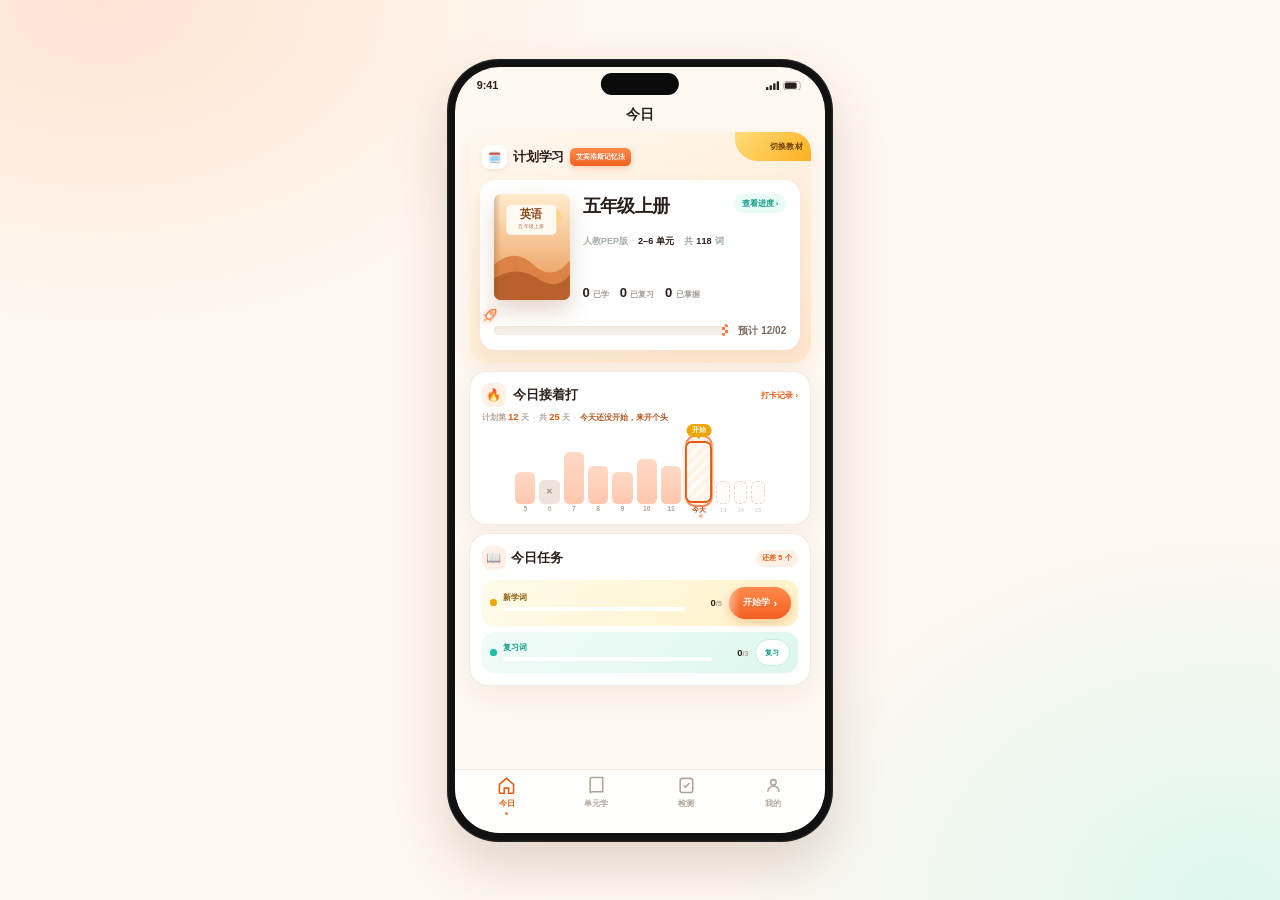
==== commit e1b73648: "Connect both full prototypes to the shared unit learning tab" ====
--- a/today-entries/today-a-single.html
+++ b/today-entries/today-a-single.html
@@ -3,7 +3,7 @@
 <head>
 <meta charset="UTF-8" />
 <meta name="viewport" content="width=device-width, initial-scale=1.0" />
-<title>今日 · 方案 A · 还未开始学习</title>
+<title>方案A-整个原型</title>
 <style>
   :root{
     --bg:#FFF8F0;--ink:#2A1F1A;--ink2:#7C6A60;--ink3:#B3A298;
@@ -321,6 +321,8 @@
   @media (min-width:370px){#app .demo{zoom:1.2}}
   @media (min-width:412px){#app .demo{zoom:1.35}}
 </style>
+<link rel="stylesheet" href="unit-tab.css">
+<script src="unit-tab.js" defer></script>
 </head>
 <body>
 
@@ -493,9 +495,9 @@
   };
 
   const TABS = `
-    <nav class="tabs">
-      <div class="tab active"><svg viewBox="0 0 24 24" fill="none" stroke="currentColor" stroke-width="2"><path d="M3 10.6 12 3l9 7.6V21a1 1 0 0 1-1 1h-5.2v-6.6H9.2V22H4a1 1 0 0 1-1-1z"/></svg>今日</div>
-      <div class="tab"><svg viewBox="0 0 24 24" fill="none" stroke="currentColor" stroke-width="2"><path d="M4 4.5A2.5 2.5 0 0 1 6.5 2H20v18H6.5A2.5 2.5 0 0 0 4 22z"/></svg>词库</div>
+    <nav class="tabs" aria-label="底部导航">
+      <button type="button" class="tab active" data-prototype-tab="today" aria-current="page"><svg viewBox="0 0 24 24" fill="none" stroke="currentColor" stroke-width="2"><path d="M3 10.6 12 3l9 7.6V21a1 1 0 0 1-1 1h-5.2v-6.6H9.2V22H4a1 1 0 0 1-1-1z"/></svg>今日</button>
+      <button type="button" class="tab" data-prototype-tab="unit"><svg viewBox="0 0 24 24" fill="none" stroke="currentColor" stroke-width="2"><path d="M4 4.5A2.5 2.5 0 0 1 6.5 2H20v18H6.5A2.5 2.5 0 0 0 4 22z"/></svg>单元学</button>
       <div class="tab"><svg viewBox="0 0 24 24" fill="none" stroke="currentColor" stroke-width="2"><rect x="4" y="3" width="16" height="18" rx="3"/><path d="m8.5 12 2.2 2.2L15.8 9"/></svg>检测</div>
       <div class="tab"><svg viewBox="0 0 24 24" fill="none" stroke="currentColor" stroke-width="2"><circle cx="12" cy="8" r="3.4"/><path d="M4.8 20a7.2 7.2 0 0 1 14.4 0"/></svg>我的</div>
     </nav>`;
@@ -1028,7 +1030,16 @@
 entryDialog.addEventListener('close',()=>{if (!closing && readRoute()) goBack();});
 window.addEventListener('popstate',showEntryRoute);
 window.addEventListener('hashchange',showEntryRoute);
-showEntryRoute();
+function openTodayHome() {
+  if (location.hash || history.state?.wordclassEntry) {
+    history.replaceState(null, '', location.pathname + location.search);
+  }
+  showEntryRoute();
+}
+openTodayHome();
+window.addEventListener('pageshow', event => {
+  if (event.persisted) openTodayHome();
+});
 </script>
 </body>
 </html>
--- a/today-entries/unit-tab.css
+++ b/today-entries/unit-tab.css
@@ -0,0 +1,9 @@
+.tabs button.tab{border:0;padding:0;background:none;font-family:inherit;cursor:pointer}
+.tabs button.tab:focus-visible{outline:2px solid #168974;outline-offset:3px}
+.unit-slot{position:absolute;inset:28px 0 48px;overflow:hidden}
+.unit-slot iframe{
+  display:block;border:0;
+  /* Keep the unit screens at their design width within the 274px phone interior. */
+  width:394px;height:calc(100% * 394 / 274);
+  transform:scale(calc(274 / 394));transform-origin:top left
+}
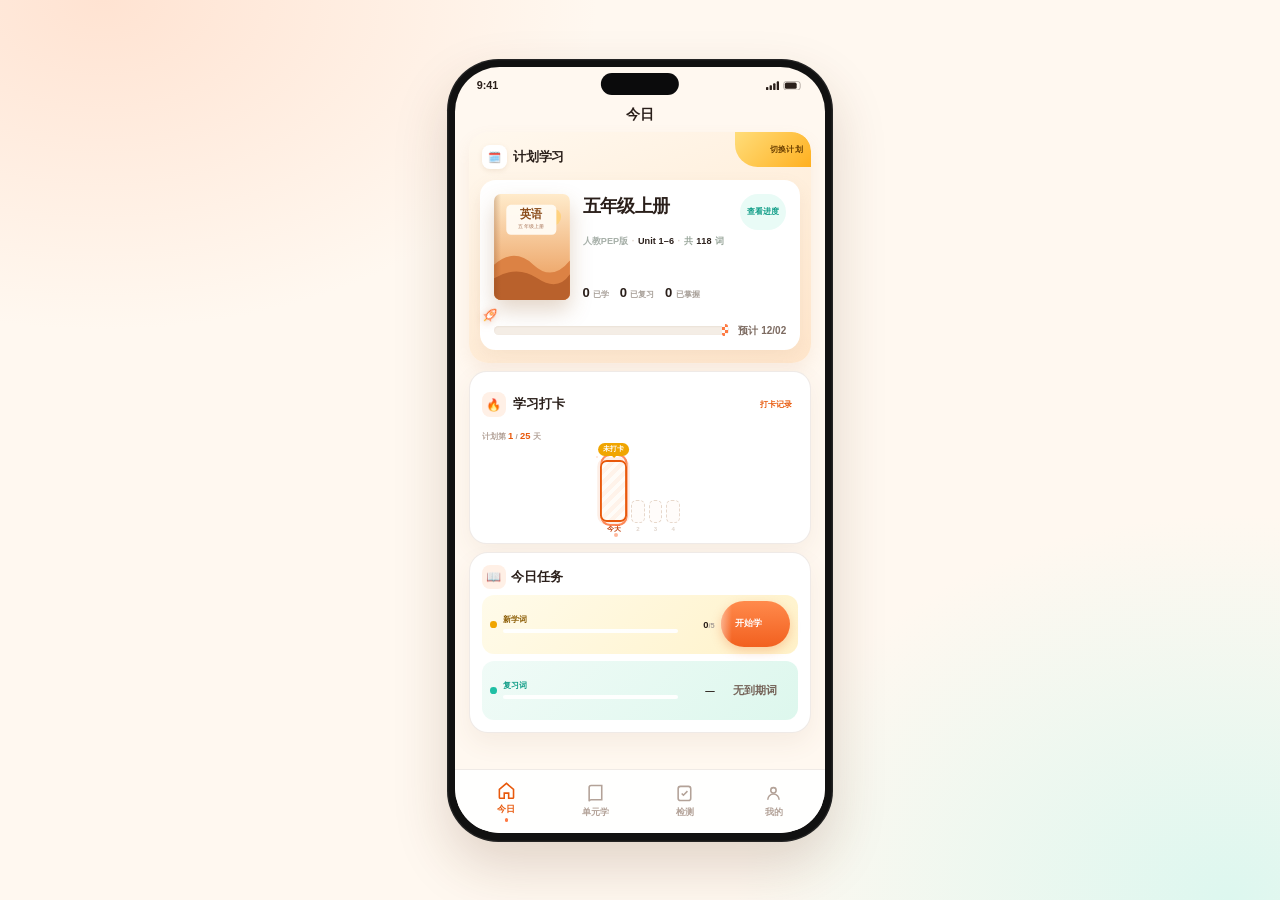
==== commit 31b5d221: "Apply shared Today refinements to both full prototypes and module previews" ====
--- a/today-entries/today-a-single.html
+++ b/today-entries/today-a-single.html
@@ -4,327 +4,12 @@
 <meta charset="UTF-8" />
 <meta name="viewport" content="width=device-width, initial-scale=1.0" />
 <title>方案A-整个原型</title>
-<style>
-  :root{
-    --bg:#FFF8F0;--ink:#2A1F1A;--ink2:#7C6A60;--ink3:#B3A298;
-    --line:rgba(122,86,62,.12);--orange:#FF7A45;--odeep:#E8590C;--osoft:#FFF0E6;
-    --mint:#1FBFA4;--mdeep:#0E9C86;--amber:#F0A500;
-    --shadow:0 6px 18px rgba(122,86,62,.07);
-    --font:-apple-system,BlinkMacSystemFont,"SF Pro Rounded","PingFang SC","Noto Sans SC","Helvetica Neue",Arial,sans-serif;
-  }
-  *{box-sizing:border-box}
-  body{margin:0;font-family:var(--font);color:var(--ink);
-    background:radial-gradient(900px 600px at 8% 0%,#FFE3D2 0%,transparent 55%),
-      radial-gradient(900px 700px at 96% 100%,#DDF7EF 0%,transparent 55%),var(--bg);
-    min-height:100dvh;padding:30px 16px 70px}
-  h1,h2,h3,p{margin:0}
-  .head{max-width:900px;margin:0 auto 18px}
-  .head .kick{font-size:10px;font-weight:900;letter-spacing:1.8px;color:var(--odeep)}
-  .head h1{font-size:24px;letter-spacing:-.6px;margin:7px 0 6px}
-  .head p{font-size:11.5px;line-height:1.7;color:var(--ink2);max-width:720px}
-  .head b{color:var(--ink)}
-  .picks{display:flex;gap:8px;flex-wrap:wrap;margin-top:10px}
-  .picks span{font-size:10px;font-weight:900;color:var(--ink2);background:#fff;border-radius:99px;padding:5px 10px;
-    box-shadow:0 4px 12px rgba(180,140,100,.1)}
-  .picks b{color:var(--odeep)}
-
-  .sec{max-width:900px;margin:0 auto 28px}
-  .sec .t{display:flex;align-items:baseline;gap:8px;margin:0 0 10px 2px;flex-wrap:wrap}
-  .sec .t b{font-size:14px;letter-spacing:-.2px}
-  .sec .t em{font-style:normal;font-size:10.5px;color:var(--ink3);font-weight:700;margin-left:auto}
-  .grid{display:flex;flex-wrap:wrap;gap:16px 14px;justify-content:center}
-
-  .demo{width:286px}
-  .tag{font-size:9.5px;font-weight:900;color:var(--ink3);margin:0 0 5px 2px;display:flex;align-items:center;gap:6px}
-  .tag b{color:var(--odeep)}
-  .replay{margin-left:auto;border:0;font-family:inherit;font-size:8.5px;font-weight:900;color:var(--odeep);
-    background:#fff;border-radius:99px;padding:3px 8px;box-shadow:0 3px 8px rgba(180,140,100,.16);cursor:pointer}
-  .replay:active{transform:scale(.96)}
-
-  .phone{width:286px;height:580px;background:#111;border-radius:38px;padding:6px;
-    box-shadow:0 18px 40px rgba(90,50,20,.18),inset 0 0 0 1px rgba(255,255,255,.08)}
-  .shell{position:relative;width:100%;height:100%;border-radius:33px;overflow:hidden;background:var(--bg);
-    display:flex;flex-direction:column}
-  .sbar{flex:none;height:28px;display:flex;align-items:center;justify-content:space-between;padding:0 16px;font-size:8px;font-weight:800}
-  .island{position:absolute;left:50%;top:5px;transform:translateX(-50%);width:58px;height:16px;border-radius:99px;background:#0B0B0C}
-  .scr{flex:1;padding:0 10px 58px;overflow:hidden}
-  .ptitle{text-align:center;font-size:10px;font-weight:900;padding:1px 0 6px}
-  .tabs{position:absolute;left:0;right:0;bottom:0;height:48px;background:rgba(255,255,255,.95);border-top:1px solid var(--line);
-    display:flex;justify-content:space-around;align-items:flex-start;padding:5px 6px;z-index:20}
-  .tab{display:flex;flex-direction:column;align-items:center;gap:2px;color:var(--ink3);font-size:6px;font-weight:800}
-  .tab svg{width:14px;height:14px}
-  .tab.active{color:var(--odeep)}
-  .tab.active::after{content:"";width:2.6px;height:2.6px;border-radius:50%;background:var(--orange)}
-
-  /* ================= 学习计划（参考站 394 原尺寸，zoom 到 266） ================= */
-  .planwrap{margin-bottom:6px}
-  .plan{position:relative;width:394px;zoom:.6447;border-radius:22px;padding:13px 13px 15px;overflow:hidden;
-    background:linear-gradient(160deg,#FFF8EE 0%,#FFEFDC 50%,#FFE6CC 100%);
-    box-shadow:0 9px 20px rgba(200,140,90,.11)}
-  .plan .top{display:flex;align-items:center;gap:7px;padding:2px 3px 12px}
-  .plan .ico{width:28px;height:28px;border-radius:9px;display:grid;place-items:center;font-size:12px;flex:none;background:#fff;
-    box-shadow:0 2px 6px rgba(180,140,100,.16)}
-  .plan .top h2{font-size:14.7px;font-weight:900;letter-spacing:-.2px}
-  .plan .banner{font-size:8.5px;font-weight:900;color:#fff;border-radius:6px;padding:4.5px 7px;
-    background:linear-gradient(180deg,#FF8A4C,#F2601F);box-shadow:0 3px 7px rgba(220,90,30,.24);white-space:nowrap}
-  .plan .ribbon{position:absolute;right:0;top:0;height:33px;width:88px;
-    background:linear-gradient(135deg,#FFDD7A,#FFB020);border-bottom-left-radius:26px;border-top-right-radius:22px}
-  .plan .ribbon span{position:absolute;right:10px;top:50%;transform:translateY(-50%);font-size:9.4px;font-weight:900;color:#6B3F00;letter-spacing:.2px}
-  .plan .inner{background:#fff;border-radius:18px;padding:16px;box-shadow:0 8px 20px rgba(180,140,100,.10)}
-  .plan .book{display:flex;gap:14px;align-items:stretch}
-  .plan .cover{position:relative;flex:none;width:88px;border-radius:8px;overflow:hidden;
-    box-shadow:0 12px 24px rgba(150,95,45,.26),inset 0 0 0 1px rgba(255,255,255,.55)}
-  .plan .cover::after{content:"";position:absolute;left:0;top:0;bottom:0;width:8px;
-    background:linear-gradient(90deg,rgba(120,60,20,.26),rgba(120,60,20,0))}
-  .plan .cover img{width:100%;height:100%;object-fit:cover;display:block}
-  .plan .bi{position:relative;flex:1;min-width:0;display:flex;flex-direction:column;justify-content:space-between;gap:6px}
-  .plan .txt h3{font-size:21px;line-height:1.15;letter-spacing:-.6px;margin:2px 0 0;padding-right:78px}
-  .plan .meta{font-size:10.5px;font-weight:800;color:#9AA79C;margin-top:21px;letter-spacing:.1px;
-    display:flex;align-items:baseline;gap:4px;white-space:nowrap}
-  .plan .meta i{font-style:normal;color:#A7B0A9;font-weight:800}
-  .plan .meta em{font-style:normal;color:#DCD2C8;font-weight:900}
-  .plan .meta b{color:var(--ink);font-weight:900}
-  .plan .link{position:absolute;top:0;right:0;font-size:9px;font-weight:900;color:#0E9C86;background:#E9FBF6;
-    border-radius:999px;padding:5px 9px;white-space:nowrap}
-  .plan .footrow{display:flex;align-items:baseline;gap:12px}
-  .plan .footrow div{display:flex;align-items:baseline;gap:4px;white-space:nowrap}
-  .plan .footrow b{font-size:15px;font-weight:900;font-variant-numeric:tabular-nums}
-  .plan .footrow div > span{font-size:9.5px;font-weight:800;color:#A9A19A}
-  .plan .stats3{display:grid;grid-template-columns:repeat(3,1fr);margin-top:16px;padding-top:14px;border-top:1px solid #F6EDE5}
-  .plan .stats3 > div{display:flex;flex-direction:column;gap:3px;align-items:center;text-align:center}
-  .plan .stats3 b{font-size:15px;font-weight:900;letter-spacing:-.3px;font-variant-numeric:tabular-nums}
-  .plan .stats3 b small{font-size:8px;font-weight:800;color:#B3A298;margin-left:2px}
-  .plan .stats3 div > span{font-size:9px;font-weight:800;color:#A9A19A}
-  .plan .barrow{display:flex;align-items:center;gap:11px}
-  .plan .bar{position:relative;flex:1;height:10px;border-radius:999px;background:#F4EDE5;
-    box-shadow:inset 0 1px 2px rgba(140,100,70,.10)}
-  .plan .fill{position:absolute;left:0;top:0;bottom:0;border-radius:999px;overflow:hidden;
-    background:linear-gradient(90deg,#FFB07A,#FF7A45 55%,#FF6A2B);box-shadow:0 2px 7px rgba(232,89,12,.22);
-    transition:width .6s cubic-bezier(.4,0,.2,1),opacity .25s,box-shadow .3s}
-  .plan.running .fill{transition:none}
-  .plan.done .fill{box-shadow:0 0 0 3px rgba(255,122,69,.13),0 3px 12px rgba(232,89,12,.35)}
-  .plan .fill::after{content:"";position:absolute;right:0;top:0;bottom:0;width:20px;border-radius:999px;
-    background:linear-gradient(90deg,rgba(255,255,255,0),rgba(255,255,255,.5))}
-  .plan .inbar{position:absolute;right:20px;top:50%;transform:translateY(-50%);display:flex;align-items:baseline;gap:2px;
-    color:#fff;z-index:3;font-size:9px;font-weight:900;text-shadow:0 1px 2px rgba(180,70,20,.35);white-space:nowrap}
-  .plan .inbar b{font-size:10.5px;font-weight:900;font-variant-numeric:tabular-nums}
-  .plan .inbar i{font-style:normal;font-size:7px;font-weight:900;opacity:.85}
-  .plan .gate{position:absolute;right:1px;top:-2px;bottom:-2px;width:7px;border-radius:3px;z-index:4;opacity:.9;
-    background-image:
-      linear-gradient(45deg,#FF6A2B 25%,transparent 25%,transparent 75%,#FF6A2B 75%),
-      linear-gradient(45deg,#FF6A2B 25%,#fff 25%,#fff 75%,#FF6A2B 75%);
-    background-size:7px 7px;background-position:0 0,3.5px 3.5px;
-    transition:transform .4s cubic-bezier(.2,1.4,.4,1),box-shadow .4s,opacity .3s}
-  .plan.done .gate{transform:scaleY(1.22) scaleX(1.15);box-shadow:0 0 0 3px rgba(255,122,69,.16);opacity:1}
-  .plan .rocket{position:absolute;top:50%;width:22px;height:22px;line-height:0;z-index:6;
-    transform:translate(-70%,-128%) rotate(45deg);filter:drop-shadow(0 4px 5px rgba(200,100,50,.32));
-    transition:left .6s cubic-bezier(.4,0,.2,1),opacity .25s,transform .3s}
-  .plan .rocket svg{display:block;width:100%;height:100%}
-  .plan.running .rocket{animation:rwob .78s ease-in-out infinite}
-  @keyframes rwob{0%,100%{transform:translate(-70%,-128%) rotate(45deg)}50%{transform:translate(-70%,-138%) rotate(50deg)}}
-  .plan.done .rocket{transform:translate(-70%,-128%) rotate(45deg) scale(1.14)}
-  .plan .finish{flex:none;line-height:1.15}
-  .plan .finish b{display:block;font-size:11.5px;font-weight:900;color:#7C6A60;white-space:nowrap;transition:color .3s}
-  .plan.done .finish b{color:var(--mdeep)}
-  .plan .streaks{position:absolute;inset:0;opacity:0;transition:opacity .3s;pointer-events:none}
-  .plan.running .streaks{opacity:1}
-  .plan .streaks i{position:absolute;height:1.5px;border-radius:2px;
-    background:linear-gradient(90deg,rgba(255,255,255,0),rgba(255,255,255,.9));animation:streak .5s linear infinite}
-  .plan .streaks i:nth-child(1){right:14px;top:26%;width:22px}
-  .plan .streaks i:nth-child(2){right:12px;top:52%;width:34px;animation-delay:.12s}
-  .plan .streaks i:nth-child(3){right:16px;top:74%;width:16px;animation-delay:.24s}
-  @keyframes streak{0%{transform:translateX(0) scaleX(1);opacity:0}30%{opacity:.9}100%{transform:translateX(-60px) scaleX(.3);opacity:0}}
-  .plan .ring{position:absolute;right:0;top:50%;width:22px;height:22px;margin:-11px 0 0 -11px;border-radius:50%;
-    border:2px solid rgba(255,122,69,.8);opacity:0;z-index:5}
-  .plan.done .ring{animation:ringOut .8s ease-out}
-  @keyframes ringOut{0%{opacity:.9;transform:scale(.3)}100%{opacity:0;transform:scale(3.6)}}
-  .plan .burst{position:absolute;right:0;top:50%;width:0;height:0;pointer-events:none;z-index:6}
-  .plan .burst i{position:absolute;left:0;top:0;width:8px;height:8px;border-radius:2px;opacity:0}
-  .plan.done .burst i{animation:fly .95s cubic-bezier(.15,.7,.3,1) forwards}
-  @keyframes fly{0%{opacity:1;transform:translate(-50%,-50%) scale(1) rotate(0)}
-    100%{opacity:0;transform:translate(calc(-50% + var(--x)),calc(-50% + var(--y))) scale(.35) rotate(220deg)}}
-  .plan .stamp{position:absolute;left:6px;bottom:8px;background:rgba(255,255,255,.96);color:var(--odeep);
-    font-size:8px;font-weight:900;border-radius:99px;padding:3px 7px;box-shadow:0 3px 8px rgba(150,90,50,.25);
-    opacity:0;transform:scale(.6) rotate(-6deg);transition:opacity .25s,transform .35s cubic-bezier(.2,.9,.3,1.4);z-index:4}
-  .plan.done .stamp{opacity:1;transform:scale(1) rotate(-6deg)}
-  .plan.hit{animation:hit .5s cubic-bezier(.36,.07,.19,.97)}
-  @keyframes hit{10%{transform:translateY(-3px)}35%{transform:translateY(1px)}60%{transform:translateY(-1px)}100%{transform:translateY(0)}}
-  .plan.resetting .fill,.plan.resetting .rocket,.plan.resetting .inbar{opacity:.25}
-  .plan .num.flip{animation:numFlip .3s ease both}
-  @keyframes numFlip{0%{opacity:0;transform:translateY(3px)}100%{opacity:1;transform:translateY(0)}}
-  .plan.a .barrow{margin-top:28px}
-  .plan.b .barrow{margin-top:22px}
-
-  /* ================= 今日打卡（1 套） ================= */
-  .ck{background:#fff;border:1px solid var(--line);border-radius:13px;box-shadow:var(--shadow);padding:8px 0 7px;margin-bottom:6px;position:relative;overflow:hidden}
-  .ck-head{display:flex;align-items:center;justify-content:space-between;padding:0 9px}
-  .ck-title{display:flex;align-items:center;gap:5px}
-  .ck-ico{width:18px;height:18px;border-radius:6px;display:grid;place-items:center;font-size:9px;background:var(--osoft)}
-  .ck-title h2{font-size:9.5px;font-weight:900}
-  .ck .entry{font-size:6px;font-weight:900;color:var(--odeep)}
-  .ck .sub{font-size:6px;font-weight:800;color:var(--ink3);padding:3px 9px 0}
-  .ck .sub b{color:var(--odeep);font-weight:900;font-size:7px}
-  .ck .sub i{font-style:normal;color:#D8CCC2;margin:0 3px}
-  .ck .sub em{font-style:normal;color:#B3541E;font-weight:900}
-  .subem{display:inline-block}
-  .subem.swap{animation:subIn .5s cubic-bezier(.2,.8,.3,1.2) both}
-  @keyframes subIn{0%{opacity:0;transform:translateY(4px)}100%{opacity:1;transform:translateY(0)}}
-  .track{display:flex;gap:3px;align-items:flex-end;justify-content:center;padding:13px 9px 1px}
-  .day{flex:none;width:15px;display:flex;flex-direction:column;align-items:center;gap:2px;position:relative}
-  .day .c{height:38px;width:100%;display:flex;align-items:flex-end}
-  .day .bar2{width:100%;border-radius:4px;background:linear-gradient(180deg,#FFD9C6,#FFC7AE)}
-  .day .ghost{width:100%;height:46%;border-radius:4px;border:1px dashed #E7D8CB;background:#FFFCFA}
-  .day .n{font-size:5px;font-weight:800;color:#C9B9AE;line-height:1}
-  .day.past .n{color:var(--ink3)}
-  .day.future{width:10px}
-  .day.future .n{color:#E0D5CC;font-size:4.5px}
-  .missbox{width:100%;height:46%;border-radius:4px;background:#EDE3DA;display:grid;place-items:center;
-    font-size:5px;font-weight:900;color:#A8968A}
-  .day.today{width:20px}
-  .day.today .c{height:46px}
-  .day.today .n{color:#C2410C;font-weight:900;font-size:5.5px}
-  .target{width:100%;height:100%;border-radius:5px;position:relative;
-    box-shadow:inset 0 0 0 1.4px #E8590C,0 0 0 2px rgba(232,89,12,.10);
-    background:repeating-linear-gradient(135deg,#FFF3EA,#FFF3EA 3px,#FFFCF8 3px,#FFFCF8 6px);
-    display:flex;align-items:flex-end;justify-content:center;padding:1.5px}
-  .fill2{width:100%;border-radius:3px;background:#FF6A2B}
-  .badge{position:absolute;left:50%;bottom:calc(100% + 3px);transform:translateX(-50%);
-    background:var(--amber);color:#fff;font-size:5px;font-weight:900;border-radius:99px;padding:1.5px 4px;white-space:nowrap;z-index:5}
-  .badge::after{content:"";position:absolute;left:50%;top:100%;transform:translateX(-50%);
-    border:2px solid transparent;border-top-color:var(--amber)}
-  .badge.done{background:var(--odeep)}
-  .badge.done::after{border-top-color:var(--odeep)}
-  .halo{position:absolute;left:50%;top:42%;width:100%;height:100%;transform:translate(-50%,-50%);
-    border-radius:7px;border:2px solid rgba(255,122,69,.62);pointer-events:none}
-  .halo.a{animation:ripple 1.8s cubic-bezier(.3,.6,.4,1) infinite}
-  .halo.b{animation:ripple 1.8s .55s cubic-bezier(.3,.6,.4,1) infinite}
-  .halo.static{left:-3px;top:-3px;width:auto;height:auto;transform:none;border:1px solid rgba(255,122,69,.22);animation:none}
-  @keyframes ripple{0%{transform:translate(-50%,-50%) scale(.98);opacity:.75}55%{opacity:.22}100%{transform:translate(-50%,-50%) scale(1.2);opacity:0}}
-  .v-none .target{animation:breathe 1.8s ease-in-out infinite;transform-origin:center bottom}
-  @keyframes breathe{0%,100%{transform:translateY(0) scale(1)}50%{transform:translateY(-2px) scale(1.04)}}
-  .v-none .badge{animation:bob 1.8s ease-in-out infinite}
-  @keyframes bob{0%,100%{transform:translate(-50%,0)}45%{transform:translate(-50%,-2.5px)}}
-  .tapdot{position:absolute;left:50%;bottom:-4px;width:3px;height:3px;border-radius:50%;background:#FFB79B;
-    animation:dot 1.8s ease-in-out infinite}
-  @keyframes dot{0%,100%{opacity:.25}50%{opacity:.9}}
-  .v-half .fill2{animation:fill2 4.5s cubic-bezier(.34,1.4,.64,1) infinite}
-  @keyframes fill2{0%,10%{height:38%}22%,40%{height:50%}52%,70%{height:62%}82%,90%{height:50%}100%{height:38%}}
-  .feeddot{position:absolute;left:50%;top:-5px;width:4px;height:4px;margin-left:-2px;border-radius:50%;
-    background:#E8590C;opacity:0;z-index:6;animation:chip 2.25s linear infinite}
-  .feeddot.b{animation-delay:1.35s}
-  @keyframes chip{0%{opacity:0;transform:translateY(-4px)}10%{opacity:1}34%{opacity:1;transform:translateY(18px)}40%{opacity:0;transform:translateY(22px)}100%{opacity:0}}
-  .v-done .fill2{height:38%}
-  .v-done.playing .fill2{animation:fillOnce 1.2s cubic-bezier(.3,.7,.3,1) forwards}
-  @keyframes fillOnce{0%{height:38%}58%{height:105%}76%{height:97%}100%{height:100%}}
-  .flash{position:absolute;inset:1.5px;border-radius:3px;background:#FFF;opacity:0;pointer-events:none;z-index:4}
-  .v-done.playing .flash{animation:flashOnce 1.2s ease-out forwards}
-  @keyframes flashOnce{0%,54%{opacity:0}66%{opacity:.6}100%{opacity:0}}
-  .burstc{position:absolute;inset:0;pointer-events:none;z-index:7}
-  .burstc i{position:absolute;left:50%;top:24%;width:3px;height:5px;border-radius:1px;opacity:0;background:#FFC53D}
-  .burstc i:nth-child(2){background:#FF7A45}
-  .burstc i:nth-child(3){background:#7FE3CD}
-  .v-done.playing .burstc i{animation:burstOnce 1.2s ease-out forwards}
-  .v-done.playing .burstc i:nth-child(2){animation-delay:.06s}
-  .v-done.playing .burstc i:nth-child(3){animation-delay:.12s}
-  @keyframes burstOnce{0%,50%{opacity:0;transform:translate(0,0) rotate(0)}58%{opacity:1}92%{opacity:0;transform:translate(var(--bx),var(--by)) rotate(200deg)}100%{opacity:0}}
-  .v-static .fill2{height:100%;background:linear-gradient(180deg,#FF7A45,#F0602A)}
-
-  /* ================= 今日任务（方案 B · 一直动） ================= */
-  .task{background:#fff;border:1px solid var(--line);border-radius:14px;padding:9px;
-    box-shadow:0 8px 18px rgba(122,86,62,.07);position:relative}
-  .task .th{display:flex;align-items:center;gap:4px;margin-bottom:7px}
-  .task .ti{width:18px;height:18px;border-radius:6px;display:grid;place-items:center;font-size:9px;background:var(--osoft);flex:none}
-  .task .th h2{font-size:9.5px;font-weight:900;letter-spacing:-.1px}
-  .task .th .sp{flex:1}
-  .task .mchip{font-size:5.5px;font-weight:900;border-radius:99px;padding:2.5px 5px;background:var(--osoft);color:var(--odeep);white-space:nowrap}
-  .task .mchip.ok{background:#E9FBF6;color:var(--mdeep)}
-  .task .rows{display:flex;flex-direction:column;gap:5px}
-  .task .rw{display:flex;align-items:center;gap:5px;padding:5px 6px;border-radius:9px}
-  .task .rw.new{background:linear-gradient(135deg,#FFFBEA,#FFF2C9)}
-  .task .rw.rev{background:linear-gradient(135deg,#F0FBF7,#DDF7ED)}
-  .task .dot{width:5px;height:5px;border-radius:50%;background:var(--amber);flex:none}
-  .task .rw.rev .dot{background:var(--mint)}
-  .task .info{flex:1;min-width:0}
-  .task .tt{font-size:6px;font-weight:900;color:#8A5A00;line-height:1.1;display:flex;align-items:center;gap:3px}
-  .task .rw.rev .tt{color:var(--mdeep)}
-  .task .pb{height:3px;border-radius:99px;background:rgba(255,255,255,.95);margin-top:3px;overflow:hidden}
-  .task .pb i{display:block;height:100%;border-radius:99px;background:linear-gradient(90deg,#FFC06A,#FF6A2B)}
-  .task .rw.rev .pb i{background:linear-gradient(90deg,#7FE3CD,#12A78F)}
-  .task .num{font-size:7px;font-weight:900;min-width:22px;text-align:right;font-variant-numeric:tabular-nums}
-  .task .num span{font-size:5.5px;color:#A9A19A;font-weight:800}
-  .task .go{position:relative;overflow:hidden;flex:none;height:20px;padding:0 7px;border-radius:99px;
-    font-size:5.5px;font-weight:900;border:0;font-family:inherit;display:inline-flex;align-items:center;gap:2px;
-    white-space:nowrap;will-change:transform}
-  .task .rw.new .go,.task .rw.rev .go.mint{height:24px;padding:0 10px;font-size:6.5px}
-  .task .go.pri{background:linear-gradient(180deg,#FF8A4C,#F2601F);color:#fff;box-shadow:0 3px 8px rgba(232,89,12,.26)}
-  .task .go.mint{background:linear-gradient(180deg,#2BD0B4,#12A78F);color:#fff;box-shadow:0 3px 8px rgba(20,160,140,.24)}
-  .task .go.ghost{background:#fff;color:var(--mdeep);border:1px solid #BEEFE4;box-shadow:none}
-  .task .go.off{background:#F1F5F2;color:#8AA494;box-shadow:none}
-  .task .go .gl,.task .go .gar{position:relative;z-index:2;display:inline-flex;align-items:center}
-  .task .go .gar{font-size:8px;margin-left:1px}
-  .task.beat .go.pri{animation:beatO 1.8s cubic-bezier(.4,0,.3,1) infinite}
-  @keyframes beatO{
-    0%,100%{transform:scale(1);box-shadow:0 3px 8px rgba(232,89,12,.26),0 0 0 0 rgba(255,122,69,.34)}
-    46%{transform:scale(1.06);box-shadow:0 9px 20px rgba(232,89,12,.44),0 0 0 8px rgba(255,122,69,0)}
-    72%{transform:scale(1.015)}
-  }
-  .task.beat .go.mint{animation:beatM 1.8s cubic-bezier(.4,0,.3,1) infinite}
-  @keyframes beatM{
-    0%,100%{transform:scale(1);box-shadow:0 3px 8px rgba(20,160,140,.24),0 0 0 0 rgba(43,208,180,.34)}
-    46%{transform:scale(1.06);box-shadow:0 9px 20px rgba(20,160,140,.42),0 0 0 8px rgba(43,208,180,0)}
-    72%{transform:scale(1.015)}
-  }
-  .task.beat .go.pri::after,.task.beat .go.mint::after{content:"";position:absolute;top:0;bottom:0;width:24px;
-    background:linear-gradient(90deg,transparent,rgba(255,255,255,.62),transparent);
-    transform:translateX(-26px);animation:sweep2 2.4s .5s ease-in-out infinite;z-index:1}
-  @keyframes sweep2{0%{transform:translateX(-26px)}34%,100%{transform:translateX(150px)}}
-  .task.beat .go .gar{animation:nudge 1.8s ease-in-out infinite}
-  @keyframes nudge{0%,100%{transform:translateX(0)}34%{transform:translateX(3px)}60%{transform:translateX(0)}}
-  .task .pb i{animation:grow .9s cubic-bezier(.3,.7,.3,1) both}
-  @keyframes grow{from{width:0}}
-  .task.revfin .rw.rev .pb i{animation:revFill 1s .25s cubic-bezier(.3,.7,.3,1) both}
-  @keyframes revFill{from{width:0}}
-  .task .okc{font-style:normal;color:var(--mdeep)}
-  .task .okc.pop{animation:pop .5s .95s cubic-bezier(.2,.9,.3,1.5) both}
-  @keyframes pop{0%{opacity:0;transform:scale(.6)}60%{transform:scale(1.12)}100%{opacity:1;transform:scale(1)}}
-  .task .mchip.ok{animation:pop .5s .4s cubic-bezier(.2,.9,.3,1.5) both}
-
-  .noanim *{animation:none !important;transition:none !important}
-
-  /* 规格说明 */
-  .spec{max-width:900px;margin:6px auto 0;background:#fff;border-radius:18px;padding:16px 20px 10px;
-    box-shadow:0 8px 20px rgba(180,140,100,.08)}
-  .spec .st{font-size:10.5px;font-weight:900;letter-spacing:.4px;color:var(--odeep);margin-bottom:6px}
-  .spec table{width:100%;border-collapse:collapse}
-  .spec td{font-size:11px;line-height:1.7;padding:7px 8px;border-bottom:1px solid #F6EDE5;vertical-align:top;color:var(--ink2)}
-  .spec tr:last-child td{border-bottom:0}
-  .spec td:first-child{width:86px;font-weight:900;color:var(--ink);white-space:nowrap}
-  .spec b{color:var(--ink)}
-  button[data-entry]{border:0;font-family:inherit;text-align:left;cursor:pointer}
-  button.entry{padding:0;background:transparent}
-  button[data-entry]:focus-visible,#entry-back:focus-visible{outline:2px solid #168974;outline-offset:2px}
-  .jump{display:inline-block;color:var(--odeep);font-weight:800;padding:5px 2px;font-size:11px}
-  #entry-dialog{color:var(--ink);font-family:var(--font);width:min(100% - 24px,455px);padding:0;
-    border:1px solid #f0ddcd;border-radius:24px;background:#fffaf5;max-height:min(88dvh,830px);box-shadow:0 20px 80px #4a2b2455}
-  #entry-dialog::backdrop{background:#39231975}
-  .entry-head{position:sticky;top:0;z-index:2;display:grid;grid-template-columns:90px 1fr 90px;align-items:center;padding:10px 14px;
-    min-height:60px;background:#fffaf5;border-bottom:1px solid #eddfd4}
-  #entry-back{justify-self:start;border:0;border-radius:99px;background:#ffecdc;color:#9f4118;padding:9px 10px;font:800 12px var(--font);cursor:pointer}
-  #entry-title{text-align:center;font-size:17px}
-  #entry-body{min-height:160px}
-  .embedded-entry{width:100%;height:min(68dvh,700px);border:0;display:block;background:#fffaf5}
-  [data-custom-plan] .plan .meta{flex-wrap:wrap;white-space:normal;line-height:1.35}
-
-  body{display:grid;place-items:center;padding:16px 12px}
-  #app .demo{display:grid;justify-items:center;gap:12px}
-  #app .replay{margin:0;padding:8px 13px;font-size:10px}
-  @media (min-width:370px){#app .demo{zoom:1.2}}
-  @media (min-width:412px){#app .demo{zoom:1.35}}
-</style>
+<link rel="stylesheet" href="today.css?v=1">
 <link rel="stylesheet" href="unit-tab.css">
+<script src="today.js?v=1" defer></script>
 <script src="unit-tab.js" defer></script>
 </head>
-<body>
+<body data-variant="a" data-view="whole">
 
 <main id="app"></main>
 <dialog id="entry-dialog" aria-labelledby="entry-title">
@@ -332,714 +17,5 @@
   <div id="entry-body"></div>
 </dialog>
 
-<script>
-  const COVER = "data:image/svg+xml;utf8," + encodeURIComponent(`
-    <svg xmlns="http://www.w3.org/2000/svg" viewBox="0 0 112 156">
-      <defs><linearGradient id="s" x1="0" y1="0" x2="0" y2="1">
-        <stop offset="0" stop-color="#FFEBCB"/><stop offset="1" stop-color="#E9944F"/></linearGradient></defs>
-      <rect width="112" height="156" fill="url(#s)"/>
-      <circle cx="86" cy="34" r="13" fill="#FFD27A" opacity=".9"/>
-      <path d="M0 104 Q30 78 58 104 T112 98 V156 H0Z" fill="#DC8244"/>
-      <path d="M0 124 Q34 104 64 124 T112 118 V156 H0Z" fill="#B9612C"/>
-      <rect x="18" y="16" width="74" height="44" rx="7" fill="#FFFBF4" opacity=".96"/>
-      <text x="55" y="36" font-size="17" font-weight="bold" fill="#8A4A18" text-anchor="middle" font-family="PingFang SC,sans-serif">英语</text>
-      <text x="55" y="50" font-size="7.5" fill="#A9765A" text-anchor="middle" font-family="PingFang SC,sans-serif">五年级上册</text>
-    </svg>`);
-
-  const ROCKET = `<svg viewBox="0 0 24 24"><path d="M12 2.2c2.7 2.3 4.1 5.5 4.1 8.9 0 2-.5 3.9-1.5 5.5l-2.6 1.5-2.6-1.5A11.2 11.2 0 0 1 7.9 11c0-3.4 1.4-6.6 4.1-8.9z" fill="#fff" stroke="#FF6A2B" stroke-width="1.5" stroke-linejoin="round"/><circle cx="12" cy="9.3" r="2.2" fill="#FFD27A" stroke="#FF6A2B" stroke-width="1.2"/><path d="M7.9 14.2 5.4 17.9l3.4-1.3z" fill="#FF7A45"/><path d="M16.1 14.2l2.5 3.7-3.4-1.3z" fill="#FF7A45"/><path d="M12 18.6c1.1 1.3 1.5 2.8 0 4.2-1.5-1.4-1.1-2.9 0-4.2z" fill="#FFB020"/></svg>`;
-
-  const PLAN_STATE = {
-    p0:   { p:0,     v:0,   st:[0,0,0],      date:'预计 12/02' },
-    p50:  { p:42.37, v:50,  st:[50,32,18],   date:'预计 11/28' },
-    p100: { p:100,   v:118, st:[118,104,36], date:'已完成' }
-  };
-  const TOTAL_NEW = 5, TOTAL_REV = 3;
-
-  const SCREENS = [
-    { k:'s1', tag:'① 未开始',          plan:'p0',   ck:'none',   n:0, r:0, sub:'今天还没开始，来开个头',     motion:'none' }
-  ];
-
-  /* ---------- 学习计划 ---------- */
-  const PLAN = (variant, pkey, dynamic, motion, custom) => {
-    const d = PLAN_STATE[pkey];
-    const finished = d.p >= 100;
-    let pct = d.p, num = d.v, play = '';
-    if (dynamic && motion === 'fill'){ pct = 0; num = 0; play = 'fill'; }
-    if (dynamic && motion === 'sprint'){ pct = 42.37; num = 50; play = 'sprint'; }
-    const isDone = finished && !play;
-    const dateTxt = isDone ? '已完成' : custom ? '预计 '+custom.eta.replace(/ 月 /,'/').replace(/ 日/,'') : d.date;
-    const st = (dynamic && motion === 'fill') ? [0, d.st[1], d.st[2]] : d.st;
-
-    const barrow = `
-      <div class="barrow">
-        <div class="bar">
-          <div class="fill" style="width:${pct}%" data-fill>
-            <span class="inbar"><b data-count>${num}</b><i>词</i></span>
-            <span class="streaks"><i></i><i></i><i></i></span>
-          </div>
-          <div class="gate"></div>
-          <div class="rocket" style="left:${pct}%" data-rocket>${ROCKET}</div>
-          <span class="ring"></span>
-          <div class="burst" data-burst></div>
-        </div>
-        <div class="finish"><b data-finish>${dateTxt}</b></div>
-      </div>`;
-
-    const stats = (cls) => `
-      <div class="${cls}">
-        <div><b><span class="num" data-stat="0">${st[0]}</span>${cls === 'stats3' ? '<small>词</small>' : ''}</b><span>已学</span></div>
-        <div><b><span class="num" data-stat="1">${st[1]}</span>${cls === 'stats3' ? '<small>词</small>' : ''}</b><span>已复习</span></div>
-        <div><b><span class="num" data-stat="2">${st[2]}</span>${cls === 'stats3' ? '<small>词</small>' : ''}</b><span>已掌握</span></div>
-      </div>`;
-
-    return `<div class="planwrap">
-      <div class="plan ${variant} ${isDone ? 'done' : ''}" ${play ? `data-play="${play}"` : ''}>
-        <button type="button" class="ribbon" data-entry="textbook"><span>切换教材</span></button>
-        <div class="top"><div class="ico">🗓️</div><h2>计划学习</h2><span class="banner">艾宾浩斯记忆法</span></div>
-        <div class="inner">
-          <div class="book">
-            <div class="cover"><img src="${custom ? COVER.replace(encodeURIComponent('五年级上册'),encodeURIComponent(customTitle(custom))) : COVER}" alt="封面"><span class="stamp">全部完成</span></div>
-            <div class="bi">
-              <button type="button" class="link" data-entry="progress">查看进度 ›</button>
-              <div class="txt">
-                <h3>${custom ? customTitle(custom) : '五年级上册'}</h3>
-                <div class="meta"><i>${custom?.book || '人教PEP版'}</i><em>·</em><b>${custom?unitRange(custom.units):'2–6 单元'}</b><em>·</em>共 <b>${custom?.total ?? 118}</b> 词</div>
-              </div>
-              ${variant === 'a' ? stats('footrow') : barrow}
-            </div>
-          </div>
-          ${variant === 'a' ? barrow : stats('stats3')}
-        </div>
-      </div>
-    </div>`;
-  };
-
-  /* ---------- 今日打卡 ---------- */
-  const CHECKIN = (ck, sub, dynamic, remaining, newPlanDays) => {
-    let today = '';
-    if (ck === 'none'){
-      today = `<div class="halo static"></div><div class="halo a"></div><div class="halo b"></div>
-               <div class="target"><div class="badge">开始</div></div><div class="tapdot"></div>`;
-    } else if (ck === 'part'){
-      today = `<div class="target"><div class="fill2" style="height:38%"></div><div class="badge">还差 ${remaining} 词</div>
-               <div class="feeddot"></div><div class="feeddot b"></div></div>`;
-    } else if (ck === 'static'){
-      today = `<div class="target"><div class="fill2"></div><div class="badge done">已打卡 ✓</div></div>`;
-    } else {
-      today = `<div class="target"><div class="fill2" style="${dynamic ? '' : 'height:100%'}"></div><div class="flash"></div>
-               <div class="burstc"><i style="--bx:-8px;--by:-12px"></i><i style="--bx:7px;--by:-14px"></i><i style="--bx:-11px;--by:-2px"></i></div>
-               <div class="badge done">已打卡 ✓</div></div>`;
-    }
-    const cls = ck === 'none' ? 'v-none' : (ck === 'part' ? 'v-half' : (ck === 'static' ? 'v-static' : 'v-done'));
-    return `<div class="ck ${cls}" data-sub="${sub}">
-      <div class="ck-head">
-        <div class="ck-title"><div class="ck-ico">🔥</div><h2>今日接着打</h2></div>
-        <button type="button" class="entry" data-entry="checkin">打卡记录 ›</button>
-      </div>
-      <div class="sub">计划第 <b>${newPlanDays ? 1 : 12}</b> 天<i>·</i>共 <b>${newPlanDays || 25}</b> 天<i>·</i><em class="subem">${sub}</em></div>
-      <div class="track">
-        ${newPlanDays ? Array.from({length:7},()=>'<div class="day past"><div class="c"></div><div class="n">–</div></div>').join('') : `
-        <div class="day past"><div class="c"><div class="bar2" style="height:62%"></div></div><div class="n">5</div></div>
-        <div class="day miss"><div class="c"><div class="missbox">✕</div></div><div class="n">6</div></div>
-        <div class="day past"><div class="c"><div class="bar2" style="height:100%"></div></div><div class="n">7</div></div>
-        <div class="day past"><div class="c"><div class="bar2" style="height:74%"></div></div><div class="n">8</div></div>
-        <div class="day past"><div class="c"><div class="bar2" style="height:62%"></div></div><div class="n">9</div></div>
-        <div class="day past"><div class="c"><div class="bar2" style="height:88%"></div></div><div class="n">10</div></div>
-        <div class="day past"><div class="c"><div class="bar2" style="height:74%"></div></div><div class="n">11</div></div>
-        `}
-        <div class="day today"><div class="c">${today}</div><div class="n">今天</div></div>
-        <div class="day future"><div class="c"><div class="ghost"></div></div><div class="n">${newPlanDays ? newPlanDays >= 2 ? 2 : '–' : 13}</div></div>
-        <div class="day future"><div class="c"><div class="ghost"></div></div><div class="n">${newPlanDays ? newPlanDays >= 3 ? 3 : '–' : 14}</div></div>
-        <div class="day future"><div class="c"><div class="ghost"></div></div><div class="n">${newPlanDays ? newPlanDays >= 4 ? 4 : '–' : 15}</div></div>
-      </div>
-    </div>`;
-  };
-
-  /* ---------- 今日任务（B · 一直动） ---------- */
-  const TASK = (n, r, dynamic, motion, newGoal=TOTAL_NEW, reviewGoal=TOTAL_REV) => {
-    const nLeft = newGoal - n, rLeft = reviewGoal - r;
-    const checked = nLeft === 0;
-    const newPri = nLeft > 0;
-    const revPri = nLeft === 0 && rLeft > 0;
-    const newGo = nLeft > 0 ? (n === 0 ? '开始学' : `继续学 ${nLeft}`) : '完成 ✓';
-    const revGo = !reviewGoal ? '无到期词' : nLeft > 0 ? '复习' : (rLeft > 0 ? `复习 ${rLeft}` : '完成 ✓');
-    const beat = dynamic && !(checked && rLeft === 0);
-    const revfin = dynamic && motion === 'revfin';
-
-    return `<div class="task ${beat ? 'beat' : ''} ${revfin ? 'revfin' : ''}">
-      <div class="th">
-        <div class="ti">📖</div><h2>今日任务</h2><div class="sp"></div>
-        <span class="mchip ${checked ? 'ok' : ''}">${checked ? '已打卡 ✓' : `还差 ${nLeft} 个`}</span>
-      </div>
-      <div class="rows">
-        <div class="rw new">
-          <span class="dot"></span>
-          <div class="info">
-            <div class="tt">新学词${nLeft === 0 ? '<em class="okc">✓</em>' : ''}</div>
-            <div class="pb"><i style="width:${n / newGoal * 100}%"></i></div>
-          </div>
-          <div class="num">${n}<span>/${newGoal}</span></div>
-          <button class="go ${newPri ? 'pri' : 'off'}"><span class="gl">${newGo}</span>${newPri ? '<span class="gar">›</span>' : ''}</button>
-        </div>
-        <div class="rw rev">
-          <span class="dot"></span>
-          <div class="info">
-            <div class="tt">复习词${reviewGoal && r === reviewGoal ? `<em class="okc ${revfin ? 'pop' : ''}">✓</em>` : ''}</div>
-            <div class="pb"><i style="width:${reviewGoal ? r / reviewGoal * 100 : 0}%"></i></div>
-          </div>
-          <div class="num">${reviewGoal ? `${r}<span>/${reviewGoal}</span>` : '—'}</div>
-          <button class="go ${revPri ? 'mint' : (rLeft === 0 ? 'off' : 'ghost')}"><span class="gl">${revGo}</span>${revPri ? '<span class="gar">›</span>' : ''}</button>
-        </div>
-      </div>
-    </div>`;
-  };
-
-  const TABS = `
-    <nav class="tabs" aria-label="底部导航">
-      <button type="button" class="tab active" data-prototype-tab="today" aria-current="page"><svg viewBox="0 0 24 24" fill="none" stroke="currentColor" stroke-width="2"><path d="M3 10.6 12 3l9 7.6V21a1 1 0 0 1-1 1h-5.2v-6.6H9.2V22H4a1 1 0 0 1-1-1z"/></svg>今日</button>
-      <button type="button" class="tab" data-prototype-tab="unit"><svg viewBox="0 0 24 24" fill="none" stroke="currentColor" stroke-width="2"><path d="M4 4.5A2.5 2.5 0 0 1 6.5 2H20v18H6.5A2.5 2.5 0 0 0 4 22z"/></svg>单元学</button>
-      <div class="tab"><svg viewBox="0 0 24 24" fill="none" stroke="currentColor" stroke-width="2"><rect x="4" y="3" width="16" height="18" rx="3"/><path d="m8.5 12 2.2 2.2L15.8 9"/></svg>检测</div>
-      <div class="tab"><svg viewBox="0 0 24 24" fill="none" stroke="currentColor" stroke-width="2"><circle cx="12" cy="8" r="3.4"/><path d="M4.8 20a7.2 7.2 0 0 1 14.4 0"/></svg>我的</div>
-    </nav>`;
-
-  const phone = (variant, sc, dynamic) => {
-    const noanim = !dynamic;
-    return `<section class="demo">
-      <div class="phone" data-screen="${sc.k}" data-dyn="${dynamic ? 1 : 0}"><div class="shell ${noanim ? 'noanim' : ''}">
-        <div class="sbar"><span>9:41</span><div class="island"></div>
-          <div style="display:flex;gap:3px;align-items:center">
-            <svg width="10" height="7" viewBox="0 0 17 11" fill="currentColor"><rect x="0" y="7" width="3" height="4" rx="1"/><rect x="4.5" y="5" width="3" height="6" rx="1"/><rect x="9" y="2.5" width="3" height="8.5" rx="1"/><rect x="13.5" y="0" width="3" height="11" rx="1"/></svg>
-            <svg width="15" height="7" viewBox="0 0 25 12" fill="none"><rect x=".5" y=".5" width="21" height="11" rx="3.5" stroke="currentColor" opacity=".4"/><rect x="2" y="2" width="15" height="8" rx="2" fill="currentColor"/></svg>
-          </div>
-        </div>
-        <div class="scr">
-          <div class="ptitle">今日</div>
-          ${PLAN(variant, sc.plan, dynamic, sc.motion)}
-          ${CHECKIN(sc.ck, sc.sub, dynamic, TOTAL_NEW - sc.n)}
-          ${TASK(sc.n, sc.r, dynamic, sc.motion)}
-        </div>
-        ${TABS}
-      </div></div>
-    </section>`;
-  };
-
-  document.getElementById('app').innerHTML = phone('a', SCREENS[0], true);
-
-  /* ================= 动效驱动 ================= */
-  const CURVE = [[0,0],[0.12,0.13],[0.38,0.47],[0.64,0.83],[0.85,0.965],[1,1]];
-  const TANGENT = (function(){
-    const n = CURVE.length, d = [], m = new Array(n).fill(0);
-    for (let i = 0; i < n - 1; i++) d[i] = (CURVE[i+1][1] - CURVE[i][1]) / (CURVE[i+1][0] - CURVE[i][0]);
-    m[0] = d[0]; m[n-1] = d[n-2];
-    for (let i = 1; i < n - 1; i++) m[i] = (d[i-1] + d[i]) / 2;
-    for (let i = 0; i < n - 1; i++){
-      if (d[i] === 0){ m[i] = 0; m[i+1] = 0; continue; }
-      const a = m[i] / d[i], b = m[i+1] / d[i], h = a*a + b*b;
-      if (h > 9){ const tau = 3 / Math.sqrt(h); m[i] = tau * a * d[i]; m[i+1] = tau * b * d[i]; }
-    }
-    return m;
-  })();
-  function ease(t){
-    t = Math.min(1, Math.max(0, t));
-    if (t <= 0) return 0;
-    if (t >= 1) return 1;
-    let i = 0;
-    while (i < CURVE.length - 2 && t > CURVE[i+1][0]) i++;
-    const [x0,y0] = CURVE[i], [x1,y1] = CURVE[i+1];
-    const h = x1 - x0, s = (t - x0) / h;
-    return (2*s*s*s - 3*s*s + 1) * y0 + (s*s*s - 2*s*s + s) * h * TANGENT[i]
-         + (-2*s*s*s + 3*s*s) * y1 + (s*s*s - s*s) * h * TANGENT[i+1];
-  }
-  const COLORS = ['#FFB020','#FF7A45','#7FE3CD','#FF6A2B'];
-
-  function makePlanPlayer(planEl){
-    const q = s => planEl.querySelector(s);
-    const fill = q('[data-fill]'), rocket = q('[data-rocket]'), fin = q('[data-finish]'), burst = q('[data-burst]');
-    const counts = Array.from(planEl.querySelectorAll('[data-count]'));
-    const stats = Array.from(planEl.querySelectorAll('[data-stat]'));
-    const sprint = planEl.dataset.play === 'sprint';
-    const P0 = sprint ? 50 : 0, P1 = sprint ? 118 : 50;
-    const B0 = sprint ? 42.37 : 0, B1 = sprint ? 100 : 42.37;
-    const DUR = sprint ? 2600 : 2400;
-    const FINAL = sprint ? [118,104,36] : [50,32,18];
-
-    if (burst && !burst.childElementCount){
-      for (let i = 0; i < 12; i++){
-        const a = (i / 12) * Math.PI * 2 + 0.4;
-        const dd = 26 + (i % 3) * 11;
-        const el = document.createElement('i');
-        el.style.setProperty('--x', (Math.cos(a) * dd).toFixed(0) + 'px');
-        el.style.setProperty('--y', (Math.sin(a) * dd * 0.9).toFixed(0) + 'px');
-        el.style.background = COLORS[i % COLORS.length];
-        el.style.animationDelay = ((i % 4) * 25) + 'ms';
-        burst.appendChild(el);
-      }
-    }
-    let raf = 0, t0 = 0, phase = 'idle';
-    function setBar(p, v){
-      fill.style.width = p.toFixed(2) + '%';
-      if (rocket) rocket.style.left = p.toFixed(2) + '%';
-      for (const n of counts) n.textContent = v;
-      if (stats[0]) stats[0].textContent = v;
-    }
-    function reset(){
-      planEl.classList.remove('done','hit','resetting');
-      if (fin) fin.textContent = '预计 11/28';
-      stats.forEach((el, i) => { if (i > 0) el.textContent = [50,32,18][i]; });
-      setBar(B0, P0);
-    }
-    function done(){
-      planEl.classList.add('done','hit');
-      if (fin) fin.textContent = '已完成';
-      stats.forEach((el, i) => { el.textContent = FINAL[i]; if (i > 0) el.classList.add('flip'); });
-      setTimeout(() => planEl.classList.remove('hit'), 520);
-    }
-    function play(){
-      cancelAnimationFrame(raf);
-      reset();
-      planEl.classList.add('running');
-      phase = 'sprint'; t0 = performance.now();
-      raf = requestAnimationFrame(tick);
-    }
-    function tick(now){
-      if (phase !== 'sprint') return;
-      const k = Math.min(1, (now - t0) / DUR);
-      const e = ease(k);
-      setBar(B0 + (B1 - B0) * e, Math.round(P0 + (P1 - P0) * e));
-      if (k >= 1){
-        setBar(B1, P1);
-        planEl.classList.remove('running');
-        if (sprint) done();
-        else stats.forEach((el, i) => { if (i > 0) el.textContent = FINAL[i]; });
-        phase = 'idle';
-        return;
-      }
-      raf = requestAnimationFrame(tick);
-    }
-    return play;
-  }
-
-  function playCheckin(ck){
-    if (!ck.classList.contains('v-done')) return;
-    const sub = ck.querySelector('.subem');
-    const B = ck.dataset.sub || '今天学了 8 个词，很厉害';
-    ck.classList.remove('playing');
-    sub.textContent = '今天的格子填满了！';
-    sub.classList.remove('swap');
-    void ck.offsetWidth;
-    ck.classList.add('playing');
-    clearTimeout(ck._t);
-    ck._t = setTimeout(() => {
-      if (sub.textContent === '今天的格子填满了！'){
-        sub.textContent = B;
-        sub.classList.remove('swap'); void sub.offsetWidth; sub.classList.add('swap');
-      }
-    }, 2200);
-  }
-
-  function playTask(taskEl){
-    if (!taskEl.classList.contains('revfin')) return;
-    taskEl.classList.remove('revfin'); void taskEl.offsetWidth; taskEl.classList.add('revfin');
-  }
-
-  const phones = Array.from(document.querySelectorAll('.phone[data-dyn="1"]'));
-  const plays = new Map();
-  phones.forEach(ph => {
-    const planEl = ph.querySelector('[data-play]');
-    const ck = ph.querySelector('.ck');
-    const task = ph.querySelector('.task');
-    const playPlan = planEl ? makePlanPlayer(planEl) : null;
-    const run = () => {
-      if (ph.dataset.customPlan) return;
-      if (playPlan) playPlan();
-      playCheckin(ck);
-      playTask(task);
-    };
-    plays.set(ph, run);
-  });
-
-  document.querySelectorAll('[data-replay]').forEach(btn => {
-    btn.addEventListener('click', () => {
-      const demo = btn.closest('.demo');
-      const ph = demo && demo.querySelector('.phone');
-      const run = ph && plays.get(ph);
-      if (run) run();
-    });
-  });
-
-  if ('IntersectionObserver' in window){
-    const seen = new WeakSet();
-    const io = new IntersectionObserver((entries) => {
-      entries.forEach(e => {
-        if (e.isIntersecting && e.intersectionRatio >= .45 && !seen.has(e.target)){
-          seen.add(e.target);
-          const run = plays.get(e.target);
-          if (run) run();
-        }
-      });
-    }, { threshold: [.45] });
-    phones.forEach(ph => io.observe(ph));
-  } else {
-    phones.forEach((ph, i) => setTimeout(() => plays.get(ph)(), 600 + i * 200));
-  }
-const DETAIL_STYLES = {"textbook": "\n  :root{--ink:#2B211C;--ink2:#7B6A5F;--ink3:#B3A298;--line:rgba(120,86,62,.10);--o:#F4621F;--odeep:#C0530F;--osoft:#FFF1E8;\n    --font:-apple-system,BlinkMacSystemFont,\"SF Pro Rounded\",\"PingFang SC\",\"Noto Sans SC\",Arial,sans-serif;}\n  *{box-sizing:border-box}\n  body{margin:0;font-family:var(--font);color:var(--ink);background:radial-gradient(700px 460px at 6% -8%,#F9EEE2,transparent 60%),#FBF8F4}\n  h1,p{margin:0}\n  .wrap{max-width:640px;margin:0 auto;padding:26px 18px 50px}\n  .kick{font-size:10px;font-weight:900;letter-spacing:1.8px;color:var(--odeep)}\n  h1{font-size:23px;letter-spacing:-.6px;margin:8px 0 6px}\n  .lead{font-size:12px;line-height:1.7;color:var(--ink2)}\n  .screen{width:394px;height:820px;margin:22px auto 0;border-radius:28px;overflow:hidden;position:relative;\n    background:linear-gradient(180deg,#FFF6EC,#FFF9F3 20%,#FFF9F3);\n    box-shadow:0 22px 48px rgba(150,110,70,.18),inset 0 0 0 1px rgba(150,110,70,.08);display:flex;flex-direction:column}\n  .sbar{height:34px;display:flex;align-items:center;justify-content:space-between;padding:0 22px;font-size:11px;font-weight:800}\n  .island{position:absolute;left:50%;top:6px;transform:translateX(-50%);width:78px;height:20px;border-radius:99px;background:#111}\n  .nav{display:flex;align-items:center;padding:6px 18px 0}\n  .nav .back{width:26px;height:26px;display:grid;place-items:center;font-size:17px;color:#6F5E52}\n  .nav h2{font-size:16px;font-weight:900;flex:1;text-align:center;padding-right:20px}\n  .body{padding:16px 18px 0}\n  .h{font-size:19px;font-weight:900;letter-spacing:-.4px}\n  .sub{font-size:11px;color:var(--ink3);font-weight:700;margin:3px 0 14px}\n  .row{display:flex;align-items:center;background:#fff;border-radius:14px;padding:13px 14px;margin-bottom:8px;\n    box-shadow:0 6px 16px rgba(150,110,70,.07);font-size:13px}\n  .row .k{font-weight:800;color:var(--ink2);width:64px;font-size:12px}\n  .row .v{font-weight:900}\n  .row .ch{margin-left:auto;color:#C9B9AE;font-weight:900}\n  .row .n{font-size:11px;color:var(--ink3);font-weight:800;margin-left:6px}\n  .sum{background:#fff;border-radius:16px;padding:14px;box-shadow:0 8px 20px rgba(150,110,70,.10);margin-top:6px}\n  .srow{display:flex;font-size:11.5px;font-weight:700;color:var(--ink2);padding:4px 0}\n  .srow b{margin-left:auto;color:var(--ink);font-weight:900}\n  .div{height:1px;background:#F6EDE5;margin:6px 0}\n  .est{display:flex;align-items:baseline;gap:6px}\n  .est b{font-size:26px;font-weight:900;color:var(--odeep);letter-spacing:-.8px}\n  .est span{font-size:11px;color:var(--ink3);font-weight:700}\n  .bottom{margin-top:auto;padding:12px 18px 20px}\n  .cta{height:50px;border-radius:99px;display:flex;align-items:center;justify-content:center;font-size:15px;font-weight:900;color:#fff;\n    background:linear-gradient(180deg,#FF8A4C,#F4621F);box-shadow:0 10px 22px rgba(244,98,31,.3)}\n  .hint{text-align:center;font-size:9.5px;color:#C0AC9A;font-weight:700;margin-top:8px}\n  .note{max-width:640px;margin:18px auto 0;background:#fff;border-radius:16px;padding:14px 18px 8px;box-shadow:0 8px 20px rgba(180,140,100,.08)}\n  .note .t{font-size:10.5px;font-weight:900;color:var(--odeep);margin-bottom:4px}\n  .note p{font-size:11px;line-height:1.75;color:var(--ink2);margin:6px 0}\n  .note b{color:var(--ink)}\nbody{background:#fff9f3}\n.screen{width:100%;height:auto;min-height:100dvh;border-radius:0;margin:0;box-shadow:none;overflow:visible}\nbutton{font:inherit;color:inherit;cursor:pointer;border:0;background:none}\nbutton:focus-visible,input:focus-visible{outline:2px solid #087f71;outline-offset:2px}\nbutton:disabled{cursor:default;opacity:.56}\n.detail-summary,.plan-heading,.picker-head{display:flex;align-items:center;justify-content:space-between;gap:8px}\n.detail-summary{padding:12px 16px 5px;font-size:15px}\n.minor{flex:none;color:var(--odeep);border-radius:99px;background:var(--osoft);padding:7px 9px;font-size:11px;font-weight:850}\n.picker{background:#fff;border:1px solid #f1decf;border-radius:14px;padding:10px;margin-bottom:8px}\n.picker-head{margin-bottom:7px}\n.choices,.actions{display:flex;gap:6px;flex-wrap:wrap}\n.choices:not(:empty){margin-top:6px}\n.choice{padding:7px 9px;border:1px solid #eeddd1;background:#fff9f4;color:#724b38;border-radius:8px;font-size:11px;font-weight:800}\n.choice[aria-pressed=true]{background:var(--osoft);border-color:#f4a881;color:var(--odeep)}\n.choice small{font-size:9px;color:#866f62}\n.custom-form{display:flex;flex-wrap:wrap;align-items:center;gap:6px;margin-top:10px;font-size:11px}\n.custom-form input{width:70px;border:1px solid #e1c8b6;border-radius:7px;padding:6px}\n.plan-detail button.row,.plan-detail .cta{width:100%;text-align:left}\n.plan-detail .row .k{flex:none}\n.plan-detail .row .n{color:#826d61}\n.plan-detail .bottom{padding-bottom:14px}\n.plan-detail .sum b{font-variant-numeric:tabular-nums}\n.lookup-detail .tabsrow{display:grid;grid-template-columns:repeat(5,minmax(0,1fr));gap:4px;padding-inline:12px;overflow:visible}\n.lookup-detail .tab{min-height:38px;padding-inline:0;text-align:center;font-size:12px}\n.lookup-detail .units{gap:4px;overflow:visible;mask-image:none;-webkit-mask-image:none;padding-inline:14px}\n.lookup-detail .u{flex:1 1 0;min-width:0;min-height:38px;padding:4px 0;text-align:center;white-space:nowrap;font-size:11px;font-weight:850}\n.lookup-detail .card{flex:none;margin-bottom:14px}\n.lookup-detail .en{width:34%;overflow-wrap:anywhere}\n.lookup-detail .empty{padding:22px;text-align:center;color:#826d61;font-size:12px}\n.lookup-detail .st{color:#775f50}\n.record-detail .actions{padding:4px 12px 0}\n.record-detail .range-hint{font-size:10px;color:#775f50;text-align:center}\n.record-detail .ring{width:155px;height:155px;background:conic-gradient(var(--o) 0 var(--percent),#F1E4D8 var(--percent) 100%)}\n.record-detail .seg button{flex:1;text-align:center;font-size:11px;font-weight:900;color:#826d61;padding:6px 0;border-radius:99px}\n.record-detail .seg button.on{background:#fff;color:var(--ink);box-shadow:0 2px 6px rgba(150,110,70,.12)}\n.record-detail .list{flex:none;padding-bottom:12px}\n.record-detail button.star{padding:2px 4px;color:#89653e;font-size:18px}\n.record-detail button.star[aria-pressed=true]{color:#c7561e}\n\n.record-detail .weekday{font-size:8px;font-weight:800;color:#826d61}\n.record-detail .d.on .weekday{color:#fff}\n.record-detail .d.sel .weekday{color:var(--odeep)}\n", "progress": "\n  :root{\n    --ink:#2B211C;--ink2:#7B6A5F;--ink3:#B3A298;--line:rgba(120,86,62,.10);\n    --o:#F4621F;--odeep:#C0530F;--osoft:#FFF1E8;--mint:#12A78F;--msoft:#E9FBF6;\n    --font:-apple-system,BlinkMacSystemFont,\"SF Pro Rounded\",\"PingFang SC\",\"Noto Sans SC\",Arial,sans-serif;\n  }\n  *{box-sizing:border-box}\n  body{margin:0;font-family:var(--font);color:var(--ink);\n    background:radial-gradient(700px 460px at 6% -8%,#F9EEE2 0%,transparent 60%),#FBF8F4;min-height:100dvh}\n  h1,h2,p{margin:0}\n  .wrap{max-width:1260px;margin:0 auto;padding:30px 18px 60px}\n  .kick{font-size:10px;font-weight:900;letter-spacing:1.8px;color:var(--odeep)}\n  h1{font-size:25px;letter-spacing:-.6px;margin:8px 0 8px}\n  .lead{font-size:12.5px;line-height:1.7;color:var(--ink2);max-width:800px}\n  .lead b{color:var(--ink)}\n  .row{display:flex;gap:22px;justify-content:center;margin-top:24px;flex-wrap:wrap}\n  .item{width:394px}\n  .cap{font-size:10.5px;font-weight:900;color:var(--ink3);margin:0 0 8px 2px}\n  .cap b{color:var(--odeep)}\n\n  .screen{width:394px;height:820px;border-radius:28px;overflow:hidden;position:relative;\n    background:linear-gradient(180deg,#FFF6EC 0%,#FFF9F3 20%,#FFF9F3 100%);\n    box-shadow:0 22px 48px rgba(150,110,70,.18),inset 0 0 0 1px rgba(150,110,70,.08);\n    display:flex;flex-direction:column}\n  .sbar{height:34px;display:flex;align-items:center;justify-content:space-between;padding:0 22px;font-size:11px;font-weight:800;flex:none}\n  .sbar .island{position:absolute;left:50%;top:6px;transform:translateX(-50%);width:78px;height:20px;border-radius:99px;background:#111}\n  .nav{flex:none;display:flex;align-items:center;padding:6px 18px 0}\n  .nav .back{width:26px;height:26px;display:grid;place-items:center;font-size:17px;color:#6F5E52}\n  .nav h2{font-size:16px;font-weight:900;flex:1;text-align:center;padding-right:20px}\n\n  .tabsrow{flex:none;display:flex;gap:14px;padding:12px 18px 10px;overflow:hidden}\n  .tab{font-size:11.5px;font-weight:800;color:#A2917F;white-space:nowrap;position:relative;padding-bottom:6px}\n  .tab.on{color:var(--ink);font-weight:900}\n  .tab.on::after{content:\"\";position:absolute;left:0;right:0;bottom:0;height:2.5px;border-radius:9px;background:var(--o)}\n  .tab em{font-style:normal;font-size:9px;font-weight:800;color:#C0AC9A;margin-left:1px}\n\n  .units{flex:none;display:flex;gap:6px;padding:0 18px 10px;overflow:hidden;-webkit-mask-image:linear-gradient(90deg,#000 86%,transparent);mask-image:linear-gradient(90deg,#000 86%,transparent)}\n  .u{background:#fff;border-radius:11px;padding:7px 9px;border:1.5px solid transparent;box-shadow:0 3px 10px rgba(150,110,70,.06);min-width:62px}\n  .u.on{border-color:#FFC9AE;background:#FFF8F2}\n  .u b{display:block;font-size:10.5px;font-weight:900}\n  .u span{font-size:8px;font-weight:800;color:var(--ink3)}\n  .u .pb{height:3px;border-radius:9px;background:#F1E7DC;margin-top:4px;overflow:hidden}\n  .u .pb i{display:block;height:100%;border-radius:9px;background:var(--o)}\n\n  .card{margin:0 14px;flex:1;min-height:0;background:#fff;border-radius:18px;overflow:hidden;\n    box-shadow:0 10px 26px rgba(150,110,70,.10);display:flex;flex-direction:column}\n  .chead{flex:none;display:flex;align-items:center;padding:11px 14px;border-bottom:1px solid #F6EDE5;font-size:11.5px;font-weight:900}\n  .chead .c{margin-left:auto;font-size:10px;font-weight:800;color:var(--ink3)}\n  .w{display:flex;align-items:center;padding:11px 14px;border-bottom:1px solid #F7EFE7;gap:8px}\n  .w:nth-child(even){background:#FFFBF6}\n  .dot{width:6px;height:6px;border-radius:50%;background:var(--o);flex:none}\n  .dot.m{background:var(--mint)}\n  .dot.g{background:#DFD2C6}\n  .en{width:44%;font-size:15.5px;font-weight:900;letter-spacing:-.3px}\n  .cn{flex:1;font-size:10.5px;line-height:1.5;color:#5C4C42;font-weight:600}\n  .st{font-size:8px;font-weight:900;color:#B3A298;flex:none}\n  .st.m{color:var(--mint)}\n\n  .urow{display:flex;align-items:center;gap:10px;background:#fff;border-radius:14px;padding:12px 13px;margin-bottom:9px;\n    box-shadow:0 6px 16px rgba(150,110,70,.08)}\n  .urow .big{font-size:13px;font-weight:900;width:78px}\n  .urow .mid{flex:1}\n  .urow .pb{height:5px;border-radius:9px;background:#F1E7DC;overflow:hidden;margin-top:5px}\n  .urow .pb i{display:block;height:100%;border-radius:9px;background:var(--o)}\n  .urow .meta{font-size:9px;color:var(--ink3);font-weight:800;margin-top:4px}\n  .urow .ch{color:#C9B9AE;font-size:14px}\n  .body{padding:14px 18px 0;overflow:hidden}\n  .h{font-size:18px;font-weight:900;letter-spacing:-.4px;margin-bottom:3px}\n  .sub{font-size:10.5px;color:var(--ink3);font-weight:700;margin-bottom:12px}\n  .sum3{display:flex;gap:6px;margin-bottom:12px}\n  .sum3 div{flex:1;background:#fff;border-radius:11px;padding:8px;text-align:center;box-shadow:0 3px 10px rgba(150,110,70,.06)}\n  .sum3 b{display:block;font-size:14px;font-weight:900}\n  .sum3 span{font-size:8px;font-weight:800;color:var(--ink3)}\nbody{background:#fff9f3}\n.screen{width:100%;height:auto;min-height:100dvh;border-radius:0;margin:0;box-shadow:none;overflow:visible}\nbutton{font:inherit;color:inherit;cursor:pointer;border:0;background:none}\nbutton:focus-visible,input:focus-visible{outline:2px solid #087f71;outline-offset:2px}\nbutton:disabled{cursor:default;opacity:.56}\n.detail-summary,.plan-heading,.picker-head{display:flex;align-items:center;justify-content:space-between;gap:8px}\n.detail-summary{padding:12px 16px 5px;font-size:15px}\n.minor{flex:none;color:var(--odeep);border-radius:99px;background:var(--osoft);padding:7px 9px;font-size:11px;font-weight:850}\n.picker{background:#fff;border:1px solid #f1decf;border-radius:14px;padding:10px;margin-bottom:8px}\n.picker-head{margin-bottom:7px}\n.choices,.actions{display:flex;gap:6px;flex-wrap:wrap}\n.choices:not(:empty){margin-top:6px}\n.choice{padding:7px 9px;border:1px solid #eeddd1;background:#fff9f4;color:#724b38;border-radius:8px;font-size:11px;font-weight:800}\n.choice[aria-pressed=true]{background:var(--osoft);border-color:#f4a881;color:var(--odeep)}\n.choice small{font-size:9px;color:#866f62}\n.custom-form{display:flex;flex-wrap:wrap;align-items:center;gap:6px;margin-top:10px;font-size:11px}\n.custom-form input{width:70px;border:1px solid #e1c8b6;border-radius:7px;padding:6px}\n.plan-detail button.row,.plan-detail .cta{width:100%;text-align:left}\n.plan-detail .row .k{flex:none}\n.plan-detail .row .n{color:#826d61}\n.plan-detail .bottom{padding-bottom:14px}\n.plan-detail .sum b{font-variant-numeric:tabular-nums}\n.lookup-detail .tabsrow{display:grid;grid-template-columns:repeat(5,minmax(0,1fr));gap:4px;padding-inline:12px;overflow:visible}\n.lookup-detail .tab{min-height:38px;padding-inline:0;text-align:center;font-size:12px}\n.lookup-detail .units{gap:4px;overflow:visible;mask-image:none;-webkit-mask-image:none;padding-inline:14px}\n.lookup-detail .u{flex:1 1 0;min-width:0;min-height:38px;padding:4px 0;text-align:center;white-space:nowrap;font-size:11px;font-weight:850}\n.lookup-detail .card{flex:none;margin-bottom:14px}\n.lookup-detail .en{width:34%;overflow-wrap:anywhere}\n.lookup-detail .empty{padding:22px;text-align:center;color:#826d61;font-size:12px}\n.lookup-detail .st{color:#775f50}\n.record-detail .actions{padding:4px 12px 0}\n.record-detail .range-hint{font-size:10px;color:#775f50;text-align:center}\n.record-detail .ring{width:155px;height:155px;background:conic-gradient(var(--o) 0 var(--percent),#F1E4D8 var(--percent) 100%)}\n.record-detail .seg button{flex:1;text-align:center;font-size:11px;font-weight:900;color:#826d61;padding:6px 0;border-radius:99px}\n.record-detail .seg button.on{background:#fff;color:var(--ink);box-shadow:0 2px 6px rgba(150,110,70,.12)}\n.record-detail .list{flex:none;padding-bottom:12px}\n.record-detail button.star{padding:2px 4px;color:#89653e;font-size:18px}\n.record-detail button.star[aria-pressed=true]{color:#c7561e}\n\n.record-detail .weekday{font-size:8px;font-weight:800;color:#826d61}\n.record-detail .d.on .weekday{color:#fff}\n.record-detail .d.sel .weekday{color:var(--odeep)}\n", "checkin": "\n  :root{--ink:#2B211C;--ink2:#7B6A5F;--ink3:#B3A298;--line:rgba(120,86,62,.10);\n    --o:#F4621F;--odeep:#C0530F;--osoft:#FFF1E8;--mint:#12A78F;\n    --font:-apple-system,BlinkMacSystemFont,\"SF Pro Rounded\",\"PingFang SC\",\"Noto Sans SC\",Arial,sans-serif;}\n  *{box-sizing:border-box}\n  body{margin:0;font-family:var(--font);color:var(--ink);\n    background:radial-gradient(700px 460px at 6% -8%,#F9EEE2 0%,transparent 60%),#FBF8F4}\n  h1,h2,p{margin:0}\n  .wrap{max-width:1260px;margin:0 auto;padding:28px 18px 60px}\n  .kick{font-size:10px;font-weight:900;letter-spacing:1.8px;color:var(--odeep)}\n  h1{font-size:24px;letter-spacing:-.6px;margin:8px 0 8px}\n  .lead{font-size:12px;line-height:1.7;color:var(--ink2);max-width:820px}\n  .lead b{color:var(--ink)}\n  .row{display:flex;gap:20px;justify-content:center;margin-top:22px;flex-wrap:wrap}\n  .item{width:390px}\n  .cap{font-size:10.5px;font-weight:900;color:var(--ink3);margin:0 0 8px 2px}\n  .cap b{color:var(--odeep)}\n\n  .screen{width:390px;height:812px;border-radius:28px;overflow:hidden;position:relative;\n    background:linear-gradient(180deg,#FFF6EC 0%,#FFF9F3 18%,#FFF9F3 100%);\n    box-shadow:0 22px 48px rgba(150,110,70,.18),inset 0 0 0 1px rgba(150,110,70,.08);\n    display:flex;flex-direction:column}\n  .sbar{height:32px;display:flex;align-items:center;justify-content:space-between;padding:0 20px;font-size:10.5px;font-weight:800;flex:none}\n  .island{position:absolute;left:50%;top:6px;transform:translateX(-50%);width:74px;height:19px;border-radius:99px;background:#111}\n  .nav{flex:none;display:flex;align-items:center;padding:4px 16px 0}\n  .nav .back{width:24px;height:24px;display:grid;place-items:center;font-size:16px;color:#6F5E52}\n  .nav h2{font-size:15px;font-weight:900;flex:1;text-align:center;padding-right:18px}\n\n  .week{flex:none;display:flex;gap:4px;padding:10px 12px 8px;overflow:hidden}\n  .d{flex:1;background:#fff;border-radius:11px;padding:8px 2px 9px;text-align:center;border:1.5px solid transparent;box-shadow:0 3px 10px rgba(150,110,70,.06)}\n  .d .w{font-size:7.5px;font-weight:800;color:var(--ink3)}\n  .d .n{font-size:13px;font-weight:900;margin:1px 0 2px}\n  .d .f{font-size:11px;line-height:1}\n  .d.on{background:linear-gradient(180deg,#FF8A4C,#F4621F);border-color:#F4621F}\n  .d.on .w,.d.on .n{color:#fff}\n  .d.sel{background:#FFF1E8;border-color:#FFC9AE}\n  .d.sel .w,.d.sel .n{color:var(--odeep)}\n\n  .ringwrap{flex:none;display:flex;justify-content:center;padding:6px 0 2px}\n  .ring{width:190px;height:190px;border-radius:50%;position:relative;display:grid;place-items:center;\n    background:conic-gradient(var(--o) 0 38%, #F1E4D8 38% 100%);}\n  .ring::before{content:\"\";position:absolute;inset:9px;border-radius:50%;background:#FFFBF6}\n  .ring .in{position:relative;text-align:center}\n  .ring .big{font-size:30px;font-weight:900;letter-spacing:-1.4px;line-height:1}\n  .ring .u{font-size:11px;font-weight:900;color:var(--ink2)}\n  .ring .lb{font-size:9px;font-weight:800;color:var(--ink3);margin-top:3px}\n  .ring .mood{font-size:19px;line-height:1;margin-top:5px}\n\n  .seg{flex:none;display:flex;gap:4px;background:#F6F0E8;border-radius:99px;padding:3px;margin:8px 16px 8px}\n  .seg span{flex:1;text-align:center;font-size:11px;font-weight:900;color:#A2917F;padding:6px 0;border-radius:99px}\n  .seg span.on{background:#fff;color:var(--ink);box-shadow:0 2px 6px rgba(150,110,70,.12)}\n  .seg em{font-style:normal;font-size:9px;color:#C0AC9A;margin-left:3px}\n\n  .list{flex:1;min-height:0;overflow:hidden;padding:0 14px}\n  .w{display:flex;align-items:center;gap:8px;background:#fff;border-radius:13px;padding:11px 12px;margin-bottom:7px;\n    box-shadow:0 4px 12px rgba(150,110,70,.06)}\n  .w .dot{width:6px;height:6px;border-radius:50%;background:var(--o);flex:none}\n  .w.m .dot{background:var(--mint)}\n  .w .en{flex:1;min-width:0}\n  .w .t{font-size:15px;font-weight:900;letter-spacing:-.2px}\n  .w .c{font-size:10px;color:#7B6A5F;font-weight:600;margin-top:2px;line-height:1.35}\n  .w .star{font-size:14px;color:#D8C9BB;flex:none}\n  .empty{padding:18px 0;text-align:center;font-size:10px;color:var(--ink3);font-weight:700}\n\n  .note{max-width:1240px;margin:20px auto 0;background:#fff;border-radius:18px;padding:14px 20px 8px;box-shadow:0 8px 20px rgba(180,140,100,.08)}\n  .note .t{font-size:10.5px;font-weight:900;letter-spacing:.4px;color:var(--odeep);margin-bottom:5px}\n  .note table{width:100%;border-collapse:collapse}\n  .note td{font-size:11px;line-height:1.65;padding:6px 8px;border-bottom:1px solid #F6EDE5;vertical-align:top;color:var(--ink2)}\n  .note tr:last-child td{border-bottom:0}\n  .note td:first-child{width:90px;font-weight:900;color:var(--ink);white-space:nowrap}\n  .note b{color:var(--ink)}\nbody{background:#fff9f3}\n.screen{width:100%;height:auto;min-height:100dvh;border-radius:0;margin:0;box-shadow:none;overflow:visible}\nbutton{font:inherit;color:inherit;cursor:pointer;border:0;background:none}\nbutton:focus-visible,input:focus-visible{outline:2px solid #087f71;outline-offset:2px}\nbutton:disabled{cursor:default;opacity:.56}\n.detail-summary,.plan-heading,.picker-head{display:flex;align-items:center;justify-content:space-between;gap:8px}\n.detail-summary{padding:12px 16px 5px;font-size:15px}\n.minor{flex:none;color:var(--odeep);border-radius:99px;background:var(--osoft);padding:7px 9px;font-size:11px;font-weight:850}\n.picker{background:#fff;border:1px solid #f1decf;border-radius:14px;padding:10px;margin-bottom:8px}\n.picker-head{margin-bottom:7px}\n.choices,.actions{display:flex;gap:6px;flex-wrap:wrap}\n.choices:not(:empty){margin-top:6px}\n.choice{padding:7px 9px;border:1px solid #eeddd1;background:#fff9f4;color:#724b38;border-radius:8px;font-size:11px;font-weight:800}\n.choice[aria-pressed=true]{background:var(--osoft);border-color:#f4a881;color:var(--odeep)}\n.choice small{font-size:9px;color:#866f62}\n.custom-form{display:flex;flex-wrap:wrap;align-items:center;gap:6px;margin-top:10px;font-size:11px}\n.custom-form input{width:70px;border:1px solid #e1c8b6;border-radius:7px;padding:6px}\n.plan-detail button.row,.plan-detail .cta{width:100%;text-align:left}\n.plan-detail .row .k{flex:none}\n.plan-detail .row .n{color:#826d61}\n.plan-detail .bottom{padding-bottom:14px}\n.plan-detail .sum b{font-variant-numeric:tabular-nums}\n.lookup-detail .tabsrow{display:grid;grid-template-columns:repeat(5,minmax(0,1fr));gap:4px;padding-inline:12px;overflow:visible}\n.lookup-detail .tab{min-height:38px;padding-inline:0;text-align:center;font-size:12px}\n.lookup-detail .units{gap:4px;overflow:visible;mask-image:none;-webkit-mask-image:none;padding-inline:14px}\n.lookup-detail .u{flex:1 1 0;min-width:0;min-height:38px;padding:4px 0;text-align:center;white-space:nowrap;font-size:11px;font-weight:850}\n.lookup-detail .card{flex:none;margin-bottom:14px}\n.lookup-detail .en{width:34%;overflow-wrap:anywhere}\n.lookup-detail .empty{padding:22px;text-align:center;color:#826d61;font-size:12px}\n.lookup-detail .st{color:#775f50}\n.record-detail .actions{padding:4px 12px 0}\n.record-detail .range-hint{font-size:10px;color:#775f50;text-align:center}\n.record-detail .ring{width:155px;height:155px;background:conic-gradient(var(--o) 0 var(--percent),#F1E4D8 var(--percent) 100%)}\n.record-detail .seg button{flex:1;text-align:center;font-size:11px;font-weight:900;color:#826d61;padding:6px 0;border-radius:99px}\n.record-detail .seg button.on{background:#fff;color:var(--ink);box-shadow:0 2px 6px rgba(150,110,70,.12)}\n.record-detail .list{flex:none;padding-bottom:12px}\n.record-detail button.star{padding:2px 4px;color:#89653e;font-size:18px}\n.record-detail button.star[aria-pressed=true]{color:#c7561e}\n\n.record-detail .weekday{font-size:8px;font-weight:800;color:#826d61}\n.record-detail .d.on .weekday{color:#fff}\n.record-detail .d.sel .weekday{color:var(--odeep)}\n"};
-function mountDetails(initial) {
-  const root = document.getElementById('content');
-  const {key,context,books,activeId} = initial;
-  const statusNames = ['全部','已学','已复习','已掌握','未学'];
-  const esc = value => String(value).replace(/[&<>"']/g,c=>({'&':'&amp;','<':'&lt;','>':'&gt;','"':'&quot;',"'":'&#39;'}[c]));
-  const send = (action,payload) => parent.postMessage({type:'wordclass-entry',action,payload},'*');
-  const button = (attr,label,cls='',pressed) => `<button type="button" ${attr} class="${cls}"${pressed==null?'':` aria-pressed="${pressed}"`}>${label}</button>`;
-  const focus = (selector) => root.querySelector(selector)?.focus({preventScroll:true});
-
-  if (key === 'textbook') {
-    const unitSizes = [20,18,22,24,18,16];
-    const grades = ['三','四','五','六'];
-    const example = {grade:'五',term:'上',book:'人教PEP版',units:[1,2,3,4],daily:10};
-    let draft = context.custom ? {...context.custom,units:[...context.custom.units]} : example;
-    let pick = '', custom = false;
-    const fields = [['grade','年级'],['term','学期'],['book','教材'],['units','单元范围'],['daily','每天练习']];
-    const sizes = () => unitSizes.map((n,i) => n+(grades.indexOf(draft.grade)-2)*2+(draft.term==='下'?2:0)+(draft.book==='外研三起版'?1+(i%2):0));
-    const total = () => draft.book ? draft.units.reduce((sum,u)=>sum+sizes()[u-1],0) : 0;
-    const eta = () => draft.daily && total() ? Math.ceil(total()/draft.daily) : 0;
-    const date = days => {
-      const d = new Date(2026,10,9+days);
-      return (d.getMonth()+1)+' 月 '+d.getDate()+' 日';
-    };
-    const range = u => !u.length ? '请选择' : u.length===1 ? 'Unit '+u[0] : u.every((n,i)=>n===u[0]+i) ? 'Unit '+u[0]+' – '+u.at(-1) : u.map(n=>'U'+n).join('、');
-    const values = () => ({
-      grade:[draft.grade+'年级',''],term:[draft.term ? draft.term+'册':'请选择',''],
-      book:[draft.book || '请选择',draft.book?'6 单元':''],
-      units:[range(draft.units),total() ? total()+' 词':''],
-      daily:[draft.daily+' 词','约 '+Math.ceil(draft.daily*1.5)+' 分钟']
-    });
-    function panel() {
-      if (!pick) return '';
-      const name=fields.find(([k])=>k===pick)?.[1] || '已有计划';
-      let choices='';
-      if (pick==='saved') {
-        choices=books.map(b=>button(`data-restore="${b.id}"`,esc(b.label)+(b.id===activeId?' · 当前':''),'choice')).join('');
-      } else if (pick==='units') {
-        choices=unitSizes.map((_,i)=>button(`data-unit="${i+1}"`,`Unit ${i+1} <small>${sizes()[i]} 词</small>`,'choice',draft.units.includes(i+1))).join('');
-        choices=`<div class="actions">${button('data-all','全选','choice')}${button('data-clear','清空','choice')}</div><div class="choices">${choices}</div>`;
-      } else {
-        const items = pick==='grade'?grades:pick==='term'?['上','下']:pick==='book'?['人教PEP版','外研三起版']:[5,10,15,20];
-        const recommended=total()<=50 ? 5 : total()<=100 ? 10 : total()<=150 ? 15 : 20;
-        choices=items.map(v=>button(`data-value="${v}"`,pick==='daily'?v+' 词'+(v===recommended?' · 推荐':''):pick==='grade'?v+'年级':pick==='term'?v+'册':v,'choice',draft[pick]===v)).join('');
-        if (pick==='daily') choices+=button('data-custom','自定义','choice',custom);
-      }
-      return `<section class="picker" role="region" aria-label="选择${name}"><div class="picker-head"><b>${name}</b>${button('data-dismiss','完成','minor')}</div><div class="choices">${choices}</div>
-        ${pick==='daily'&&custom?'<form class="custom-form"><label for="daily-number">每日词数（最少 3 词）</label><input id="daily-number" name="daily" type="number" min="3" max="999" required inputmode="numeric"><button class="choice">应用</button></form>':''}</section>`;
-    }
-    function draw() {
-      const v=values(), days=eta();
-      root.innerHTML=`<div class="screen plan-detail">
-        <div class="body"><div class="plan-heading"><div><div class="h">新建学习计划</div><div class="sub">换任何一项都会重新算总词数和完成时间</div></div>${button('data-pick="saved"','已有计划','minor')}</div>
-          ${fields.map(([field,name])=>`<button type="button" class="row" data-pick="${field}" ${field==='term'&&!draft.grade||field==='book'&&!draft.term||field==='units'&&!draft.book?'disabled':''}><span class="k">${name}</span><span class="v">${v[field][0]}</span><span class="n">${v[field][1]}</span><span class="ch">›</span></button>`).join('')}
-          ${panel()}
-          <div class="sum" aria-live="polite"><div class="srow">总词数<b>${total()} 词</b></div><div class="srow">每天<b>${draft.daily} 词</b></div><div class="div"></div><div class="est"><b>${days || '—'}</b><span>天学完</span></div><div class="srow">预计完成<b>${days?date(days):'—'}</b></div></div>
-        </div><div class="bottom"><button class="cta" data-generate ${days?'':'disabled'}>生成学习计划</button><div class="hint">生成后今日页从第 1 天开始算</div></div></div>`;
-    }
-    root.addEventListener('click',e=>{
-      const b=e.target.closest('button');
-      if (!b) return;
-      const ds=b.dataset;
-      if (ds.restore) {send('restore',ds.restore);return;}
-      if ('generate' in ds) {
-        if (eta()) send('generate',{...draft,total:total(),days:eta(),eta:date(eta()),unitSizes:sizes()});
-        return;
-      }
-      if (ds.pick) { pick=ds.pick;custom=false;draw();focus('.picker .choice');return; }
-      if ('dismiss' in ds) {const field=pick;pick='';draw();focus(`[data-pick="${field}"]`);return;}
-      if (ds.unit) {
-        const u=+ds.unit;
-        draft.units=draft.units.includes(u)?draft.units.filter(n=>n!==u):[...draft.units,u].sort((a,b)=>a-b);
-        draw();focus(`[data-unit="${u}"]`);return;
-      }
-      if ('all' in ds || 'clear' in ds) { draft.units='all' in ds?[1,2,3,4,5,6]:[];draw();focus('all' in ds?'[data-all]':'[data-clear]');return; }
-      if ('custom' in ds) {custom=true;draw();focus('#daily-number');return;}
-      if (ds.value) {
-        const field=pick, v=ds.value;
-        if (field==='grade' && draft.grade!==v) draft={...draft,grade:v,term:'',book:'',units:[]};
-        if (field==='term' && draft.term!==v) draft={...draft,term:v,book:'人教PEP版',units:[1,2,3,4,5,6]};
-        if (field==='book' && draft.book!==v) draft={...draft,book:v,units:[1,2,3,4,5,6]};
-        if (field==='daily') draft={...draft,daily:+v};
-        pick='';draw();focus(`[data-pick="${field}"]`);
-      }
-    });
-    root.addEventListener('submit',e=>{
-      e.preventDefault();
-      if (!e.target.reportValidity()) return;
-      draft.daily=Number(new FormData(e.target).get('daily'));
-      pick='';draw();focus('[data-pick="daily"]');
-    });
-    draw();
-    return;
-  }
-
-  if (key==='progress') {
-    let filter=0, unit=0;
-    const {words,units} = context;
-    const matches = (w,st) => st===0 || st===1&&w.status>0 || st===2&&w.status>=2 || st===3&&w.status===3 || st===4&&w.status===0;
-    const byUnit = n => n?words.filter(w=>w.unit===n):words;
-    const row = w => {
-      const st = w.status ? statusNames[w.status] : statusNames[4];
-      return `<div class="w"><span class="dot ${w.status===3?'m':w.status===0?'g':''}"></span><div class="en">${esc(w.en)}</div><div class="cn">${esc(w.cn)}</div><div class="st ${w.status===3?'m':''}">${st}</div></div>`;
-    };
-    function draw(selector) {
-      const scope=byUnit(unit), visible=scope.filter(w=>matches(w,filter));
-      root.innerHTML=`<div class="screen lookup-detail">
-        <div class="detail-summary"><b>${esc(context.title)}</b></div>
-        <div class="tabsrow" aria-label="学习状态">${statusNames.map((name,i)=>button(`data-status="${i}"`,name,'tab '+(filter===i?'on':''),filter===i)).join('')}</div>
-          <div class="units" aria-label="筛选单元">${[0,...units].map(n=>button(`data-unit="${n}"`,n?'U'+n:'全书','u '+(unit===n?'on':''),unit===n)).join('')}</div>
-          <div class="card"><div class="chead" aria-live="polite">${unit?'Unit '+unit:'全书'} · ${statusNames[filter]} · ${visible.length} 词<span class="c">按单元顺序</span></div>
-            <div class="word-scroll">${visible.length?visible.map(row).join(''):'<p class="empty">这个范围暂无符合条件的单词</p>'}</div></div>
-        </div>`;
-      if(selector) focus(selector);
-    }
-    root.addEventListener('click',e=>{
-      const b=e.target.closest('button');if(!b)return;
-      if('status' in b.dataset){filter=+b.dataset.status;draw(`[data-status="${filter}"]`);}
-      if('unit' in b.dataset){unit=+b.dataset.unit;draw(`[data-unit="${unit}"]`);}
-    });
-    draw();
-    return;
-  }
-
-  const {days,newGoal,reviewGoal,words, favorites} = context;
-  let start=days.length-1,end=start,anchor=null,mode='new',quick='';
-  const starred=new Set(favorites);
-  const last=days.length-1;
-  const baseDate = new Date(2026,10,9);
-  const dateAt = index => new Date(baseDate.getFullYear(),baseDate.getMonth(),baseDate.getDate()+index-last);
-  const shortDate = d => (d.getMonth()+1)+'月'+d.getDate()+'日';
-  const weekday = d => ['日','一','二','三','四','五','六'][d.getDay()];
-  const wordById = new Map(words.map(w=>[w.en,w]));
-  const aggregate = (range,kind) => {
-    const counts=new Map();
-    for (const day of range) for (const word of day[kind]) counts.set(word,(counts.get(word)||0)+1);
-    return counts;
-  };
-  function draw(selector) {
-    const range=days.slice(start,end+1), multi=end!==start, minutes=range.reduce((sum,d)=>sum+d.minutes,0);
-    const buckets={new:aggregate(range,'new'),rev:aggregate(range,'rev')};
-    const title=multi?`${shortDate(dateAt(start))}–${shortDate(dateAt(end))} · ${range.length} 天`:`${dateAt(start).getFullYear()}年${shortDate(dateAt(start))} 周${weekday(dateAt(start))}`;
-    const goal=(kind)=>kind==='new'?newGoal:reviewGoal;
-    const amount=kind=>start===last&&!multi&&goal(kind)?buckets[kind].size+'/'+goal(kind):String(buckets[kind].size);
-    root.innerHTML=`<div class="screen record-detail">
-      <div class="detail-summary"><b aria-live="polite">${title}</b></div>
-      <div class="actions quick" aria-label="快捷时间范围">${[['week','最近 7 天'],['month','本月'],['all','全部']].map(([k,label])=>button(`data-quick="${k}"`,label,'choice',quick===k)).join('')}</div>
-      <div class="week" aria-label="选择单日或起止日期">${days.slice(-7).map((_,i)=>{const index=Math.max(0,days.length-7)+i,d=dateAt(index),on=index>=start&&index<=end;return button(`data-day="${index}" aria-label="${shortDate(d)}"`,`<div class="weekday">周${weekday(d)}</div><div class="n">${d.getDate()}</div>`,'d '+(on?(multi?'sel':'on'):''),on);}).join('')}</div>
-      <p class="range-hint">${anchor==null?'点一天看单日，再点另一日看区间':'已选 '+shortDate(dateAt(anchor))+'，再点一天确定区间'}</p>
-      <div class="ringwrap"><div class="ring" style="--percent:${Math.min(100,minutes/(range.length*45)*100)}%"><div class="in"><span class="big">${minutes}</span> <span class="u">分钟</span><div class="lb">${multi?range.length+' 天累计时长':start===last?'今天学习时长':'当天学习时长'}</div><div class="mood">${minutes?(multi?'😀':'🙂'):'·'}</div></div></div></div>
-      <div class="seg">${[['new','新学单词'],['rev','复习单词']].map(([k,label])=>button(`data-tab="${k}"`,label+`<em>${amount(k)}</em>`,mode===k?'on':'',mode===k)).join('')}</div>
-      <div class="list">${buckets[mode].size?[...buckets[mode]].map(([id,n])=>{const w=wordById.get(id);return `<div class="w ${mode==='rev'?'m':''}"><span class="dot"></span><div class="en"><div class="t">${esc(id)}</div><div class="c">${esc(w?.cn||'')}${mode==='rev'&&n>1?' · 复习 '+n+' 次':''}</div></div>${button(`data-star="${esc(id)}" aria-label="${starred.has(id)?'取消收藏':'收藏'} ${esc(id)}"`,starred.has(id)?'★':'☆','star',starred.has(id))}</div>`;}).join(''):'<p class="empty">所选日期暂无该类单词</p>'}</div>
-      </div>`;
-    if(selector) focus(selector);
-  }
-  root.addEventListener('click',e=>{
-    const b=e.target.closest('button');if(!b)return;
-    const d=b.dataset;
-    if ('day' in d) {
-      const day=+d.day;
-      if(anchor==null){start=end=day;anchor=day;}else{start=Math.min(anchor,day);end=Math.max(anchor,day);anchor=null;}
-      quick='';draw(`[data-day="${day}"]`);
-    }
-    if(d.quick) {
-      end=last;anchor=null;quick=d.quick;
-      start=d.quick==='week'?Math.max(0,last-6):d.quick==='month'?Math.max(0,last-baseDate.getDate()+1):0;
-      draw(`[data-quick="${quick}"]`);
-    }
-    if(d.tab){mode=d.tab;draw(`[data-tab="${mode}"]`);}
-    if(d.star){
-      if(starred.has(d.star))starred.delete(d.star);else starred.add(d.star);
-      send('favorite',[...starred]);draw(`[data-star="${CSS.escape(d.star)}"]`);
-    }
-  });
-  draw();
-}
-
-const WORD_GROUPS = [
-  'player:运动员|him:他（宾格）|lovely:可爱的|clever:聪明的|young:年轻的|funny:滑稽的|kind:和蔼的|strict:严格的|quiet:安静的|polite:有礼貌的|helpful:有帮助的|hard-working:勤奋的|shy:害羞的|old:年老的|tall:高的|short:矮的|strong:强壮的|friendly:友好的|thin:瘦的|smart:聪明的',
-  'science:科学|team:队伍|Monday:星期一|Tuesday:星期二|Wednesday:星期三|Thursday:星期四|Friday:星期五|Saturday:星期六|Sunday:星期日|weekend:周末|wash:洗|read:读|watch:观看|play:玩|often:经常|sometimes:有时|usually:通常|homework:家庭作业',
-  'sandwich:三明治|salad:沙拉|hamburger:汉堡包|ice cream:冰激凌|tea:茶|fresh:新鲜的|healthy:健康的|delicious:美味的|hot:辣的|sweet:甜的|food:食物|drink:饮料|water:水|milk:牛奶|juice:果汁|rice:米饭|bread:面包|chicken:鸡肉|fish:鱼|vegetable:蔬菜|fruit:水果|favorite:最喜欢的',
-  'sing:唱歌|song:歌曲|dance:跳舞|draw:画|cartoon:漫画|swim:游泳|cook:烹饪|basketball:篮球|football:足球|pipa:琵琶|kung fu:功夫|speak:说|English:英语|Chinese:中文|learn:学习|practice:练习|run:跑|jump:跳|walk:走|listen:听|write:写|open:打开|close:关闭|help:帮助',
-  'clock:时钟|plant:植物|bottle:瓶子|bike:自行车|photo:照片|front:前面|behind:在……后面|beside:在……旁边|between:在……之间|above:在……上面|room:房间|bed:床|desk:书桌|chair:椅子|window:窗户|door:门|wall:墙|floor:地板',
-  'forest:森林|river:河流|lake:湖泊|mountain:山|hill:小山|tree:树|bridge:桥|building:建筑物|village:村庄|house:房屋|park:公园|nature:自然|flower:花|grass:草|bird:鸟|cloud:云'
-].map(group=>group.split('|').map(pair=>pair.split(':')));
-const BASE_UNIT_SIZES = WORD_GROUPS.map(group=>group.length);
-const EXTRAS = 'school:学校|garden:花园|apple:苹果|notebook:笔记本|computer:电脑|pencil:铅笔|friend:朋友|book:书|picture:图画|sun:太阳|moon:月亮|star:星星|morning:早晨|spring:春天|summer:夏天|winter:冬天|autumn:秋天|rain:雨|snow:雪|weather:天气|music:音乐|teacher:老师|student:学生|letter:字母|story:故事|map:地图|paper:纸|pen:钢笔|bag:包|box:盒子|train:火车|bus:公共汽车|plane:飞机|ship:船|road:道路|city:城市|shop:商店|market:市场|library:图书馆|classroom:教室|panda:熊猫|tiger:老虎'.split('|').map(pair=>pair.split(':'));
-const savedPlans = new Map();
-const activePlans = new Map();
-const originalViews = new WeakMap();
-let savedFavorites = [];
-const originalBook = {id:'original',label:'五年级上册 · 原计划'};
-const unitRange = units => units.length===1?'Unit '+units[0]:units.every((n,i)=>n===units[0]+i)?'Unit '+units[0]+'–'+units.at(-1):units.map(n=>'U'+n).join('、');
-const customTitle = p => p.grade+'年级'+p.term+'册';
-const routeId = route => route.mode+':'+route.state;
-
-function lookupWords(state, custom) {
-  const sizes = custom?.unitSizes || BASE_UNIT_SIZES;
-  const allowed=custom?.units || [1,2,3,4,5,6];
-  const partial = state.plan==='p50' && !custom;
-  const completed = state.plan==='p100' && !custom;
-  const learned=[18,14,10,8,0,0], reviewed=[12,9,7,4,0,0], mastered=[6,4,4,4,0,0];
-  const finalReviewed=[18,16,20,22,16,12], finalMastered=[6,7,7,6,5,5];
-  let nextExtra=0;
-  return allowed.flatMap(unit=>{
-    const group = WORD_GROUPS[unit-1], i=unit-1;
-    return Array.from({length:sizes[i]},(_,idx)=>{
-      const [en,cn]=group[idx]||EXTRAS[nextExtra++];
-      const m=partial?mastered[i]:completed?finalMastered[i]:0;
-      const r=partial?reviewed[i]:completed?finalReviewed[i]:0;
-      const l=partial?learned[i]:completed?sizes[i]:0;
-      return {en,cn,unit,status:idx<m?3:idx<r?2:idx<l?1:0};
-    });
-  });
-}
-function recordDays(state, custom) {
-  const today={minutes:state.n||state.r?state.n===2?18:state.r?24:19:0,new:['player','him','lovely','clever','kind'].slice(0,state.n),rev:['young','science','funny'].slice(0,state.r)};
-  if (custom) return Array.from({length:7},()=>({minutes:0,new:[],rev:[]}));
-  const days=Array.from({length:12},()=>({minutes:0,new:[],rev:[]}));
-  days[0]={minutes:12,new:['food','salad'],rev:['young']};
-  days[5]={minutes:9,new:['water'],rev:['funny']};
-  days[9]={minutes:state.n===2?19:16,new:['team','clever','quiet','polite','old'],rev:['young','funny','helpful','team','old']};
-  days[10]={minutes:state.n===2?15:12,new:['him','lovely','young','school','strong'],rev:['young','science','wash','read','play']};
-  days[11]=today;
-  return days;
-}
-function renderEntry(body,key,state,route) {
-  const activeId=activePlans.get(routeId(route)) || 'original';
-  const custom=savedPlans.get(activeId);
-  const bookWords=lookupWords(state,custom);
-  const context={custom,title:custom?customTitle(custom):'五年级上册',
-    units:custom?.units||[1,2,3,4,5,6],words:bookWords};
-  if(key==='checkin'){
-    context.days=recordDays(state,custom);
-    context.newGoal=custom?Math.min(custom.daily,custom.total):TOTAL_NEW;
-    context.reviewGoal=custom?0:TOTAL_REV;
-    context.words=[...bookWords,...EXTRAS.map(([en,cn])=>({en,cn}))];
-    context.favorites=savedFavorites;
-  }
-  const config={key,context,books:[originalBook,...Array.from(savedPlans,([id,p])=>({id,label:customTitle(p)+' · '+p.book+' · '+unitRange(p.units)+' · 每天 '+p.daily+' 词'}))],activeId};
-  const frame=document.createElement('iframe');
-  frame.title=entryTitles[key];
-  frame.className='embedded-entry';
-  frame.setAttribute('sandbox','allow-scripts allow-forms');
-  const serialize=value=>JSON.stringify(value).replaceAll('<','\\u003c');
-  frame.srcdoc='<!doctype html><html lang="zh-CN"><meta charset="utf-8"><meta name="viewport" content="width=device-width,initial-scale=1">'+
-    '<style>'+DETAIL_STYLES[key]+'</style><body><main id="content"></main><script>('+mountDetails.toString()+')('+serialize(config)+');<\/script></body></html>';
-  body.replaceChildren(frame);
-}
-function applyPlan(route,id) {
-  const ph=document.querySelector(`[data-screen="${route.state}"][data-dyn="${route.mode==='motion'?1:0}"]`);
-  const target=ph?.querySelector('.scr');
-  if(!target)return;
-  const nodes=target.querySelectorAll('.planwrap,.ck,.task');
-  if(!originalViews.has(ph)) originalViews.set(ph,[...nodes]);
-  const p=savedPlans.get(id);
-  activePlans.set(routeId(route),id);
-  if(!p) {
-    nodes.forEach((node,i)=>node.replaceWith(originalViews.get(ph)[i]));
-    delete ph.dataset.customPlan;
-    opener=ph.querySelector('[data-entry="textbook"]');
-    return;
-  }
-  ph.dataset.customPlan=id;
-  const layout=ph.querySelector('.plan').classList.contains('b')?'b':'a';
-  const fresh=document.createElement('div');
-  fresh.innerHTML=PLAN(layout,'p0',false,'none',p)+CHECKIN('none','今天还没开始，来开个头',route.mode==='motion',Math.min(p.daily,p.total),p.days)+TASK(0,0,route.mode==='motion','none',Math.min(p.daily,p.total),0);
-  nodes.forEach(node=>node.replaceWith(fresh.firstElementChild));
-  opener=ph.querySelector('[data-entry="textbook"]');
-}
-window.addEventListener('message',event=>{
-  const frame=document.querySelector('#entry-body iframe');
-  const route=readRoute();
-  const msg=event.data;
-  if(!route||!entryDialog.open||!frame||event.source!==frame.contentWindow||msg?.type!=='wordclass-entry')return;
-  if(route.key==='checkin'&&msg.action==='favorite'&&Array.isArray(msg.payload)){
-    savedFavorites=msg.payload.filter(item=>typeof item==='string');
-    return;
-  }
-  if(route.key!=='textbook')return;
-  if(msg.action==='generate'){
-    const id='plan-'+(savedPlans.size+1);
-    savedPlans.set(id,msg.payload);
-    applyPlan(route,id);
-    goBack();
-  }else if(msg.action==='restore'&&(msg.payload==='original'||savedPlans.has(msg.payload))){
-    applyPlan(route,msg.payload);
-    goBack();
-  }
-});
-
-const entryTitles = {textbook:'更换学习计划', progress:'查看学习记录', checkin:'打卡记录'};
-const entryDialog = document.getElementById('entry-dialog');
-const entryBody = document.getElementById('entry-body');
-const entryTitle = document.getElementById('entry-title');
-const closeEntryButton = document.getElementById('entry-back');
-let opener = null;
-let activeEntry = null;
-let closing = false;
-
-function readRoute() {
-  const [key, state, mode] = location.hash.slice(1).split('/');
-  return Object.hasOwn(entryTitles,key) && SCREENS.some(s=>s.k===state) && /^(static|motion)$/.test(mode)
-    ? {key,state,mode} : null;
-}
-function showEntryRoute() {
-  const route = readRoute();
-  if (!route) {
-    if (entryDialog.open) {
-      closing = true;
-      entryDialog.close();
-      closing = false;
-      opener?.focus({preventScroll:true});
-    }
-    activeEntry = null;
-    return;
-  }
-  const routeKey = location.hash;
-  if (routeKey === activeEntry) return;
-  activeEntry = routeKey;
-  const state = SCREENS.find(item=>item.k===route.state);
-  entryTitle.textContent = entryTitles[route.key];
-  renderEntry(entryBody, route.key, state, route);
-  if (!entryDialog.open) entryDialog.showModal();
-  closeEntryButton.focus({preventScroll:true});
-}
-function goBack() {
-  if (history.state?.wordclassEntry) history.back();
-  else {
-    history.replaceState(null,'',location.pathname+location.search);
-    showEntryRoute();
-  }
-}
-document.addEventListener('click',event=>{
-  const trigger = event.target.closest('[data-entry]');
-  if (!trigger) return;
-  const phone = trigger.closest('.phone');
-  opener = trigger;
-  const mode = phone.dataset.dyn === '1' ? 'motion' : 'static';
-  const path = [trigger.dataset.entry,phone.dataset.screen,mode].join('/');
-  history.pushState({wordclassEntry:true},'', '#'+path);
-  showEntryRoute();
-});
-closeEntryButton.addEventListener('click', goBack);
-entryDialog.addEventListener('cancel', event=>{event.preventDefault();goBack();});
-entryDialog.addEventListener('close',()=>{if (!closing && readRoute()) goBack();});
-window.addEventListener('popstate',showEntryRoute);
-window.addEventListener('hashchange',showEntryRoute);
-function openTodayHome() {
-  if (location.hash || history.state?.wordclassEntry) {
-    history.replaceState(null, '', location.pathname + location.search);
-  }
-  showEntryRoute();
-}
-openTodayHome();
-window.addEventListener('pageshow', event => {
-  if (event.persisted) openTodayHome();
-});
-</script>
 </body>
 </html>
--- a/today-entries/today.css
+++ b/today-entries/today.css
@@ -0,0 +1,339 @@
+  :root{
+    --bg:#FFF8F0;--ink:#2A1F1A;--ink2:#7C6A60;--ink3:#B3A298;
+    --line:rgba(122,86,62,.12);--orange:#FF7A45;--odeep:#E8590C;--osoft:#FFF0E6;
+    --mint:#1FBFA4;--mdeep:#0E9C86;--amber:#F0A500;
+    --shadow:0 6px 18px rgba(122,86,62,.07);
+    --font:-apple-system,BlinkMacSystemFont,"SF Pro Rounded","PingFang SC","Noto Sans SC","Helvetica Neue",Arial,sans-serif;
+  }
+  *{box-sizing:border-box}
+  body{margin:0;font-family:var(--font);color:var(--ink);
+    background:radial-gradient(900px 600px at 8% 0%,#FFE3D2 0%,transparent 55%),
+      radial-gradient(900px 700px at 96% 100%,#DDF7EF 0%,transparent 55%),var(--bg);
+    min-height:100dvh;padding:30px 16px 70px}
+  h1,h2,h3,p{margin:0}
+  .head{max-width:900px;margin:0 auto 18px}
+  .head .kick{font-size:10px;font-weight:900;letter-spacing:1.8px;color:var(--odeep)}
+  .head h1{font-size:24px;letter-spacing:-.6px;margin:7px 0 6px}
+  .head p{font-size:11.5px;line-height:1.7;color:var(--ink2);max-width:720px}
+  .head b{color:var(--ink)}
+  .picks{display:flex;gap:8px;flex-wrap:wrap;margin-top:10px}
+  .picks span{font-size:10px;font-weight:900;color:var(--ink2);background:#fff;border-radius:99px;padding:5px 10px;
+    box-shadow:0 4px 12px rgba(180,140,100,.1)}
+  .picks b{color:var(--odeep)}
+
+  .sec{max-width:900px;margin:0 auto 28px}
+  .sec .t{display:flex;align-items:baseline;gap:8px;margin:0 0 10px 2px;flex-wrap:wrap}
+  .sec .t b{font-size:14px;letter-spacing:-.2px}
+  .sec .t em{font-style:normal;font-size:10.5px;color:var(--ink3);font-weight:700;margin-left:auto}
+  .grid{display:flex;flex-wrap:wrap;gap:16px 14px;justify-content:center}
+
+  .demo{width:286px}
+  .tag{font-size:9.5px;font-weight:900;color:var(--ink3);margin:0 0 5px 2px;display:flex;align-items:center;gap:6px}
+  .tag b{color:var(--odeep)}
+  .replay{margin-left:auto;border:0;font-family:inherit;font-size:8.5px;font-weight:900;color:var(--odeep);
+    background:#fff;border-radius:99px;padding:3px 8px;box-shadow:0 3px 8px rgba(180,140,100,.16);cursor:pointer}
+  .replay:active{transform:scale(.96)}
+
+  .phone{width:286px;height:580px;background:#111;border-radius:38px;padding:6px;
+    box-shadow:0 18px 40px rgba(90,50,20,.18),inset 0 0 0 1px rgba(255,255,255,.08)}
+  .shell{position:relative;width:100%;height:100%;border-radius:33px;overflow:hidden;background:var(--bg);
+    display:flex;flex-direction:column}
+  .sbar{flex:none;height:28px;display:flex;align-items:center;justify-content:space-between;padding:0 16px;font-size:8px;font-weight:800}
+  .island{position:absolute;left:50%;top:5px;transform:translateX(-50%);width:58px;height:16px;border-radius:99px;background:#0B0B0C}
+  .scr{flex:1;padding:0 10px 58px;overflow:hidden}
+  .ptitle{text-align:center;font-size:10px;font-weight:900;padding:1px 0 6px}
+  .tabs{position:absolute;left:0;right:0;bottom:0;height:48px;background:rgba(255,255,255,.95);border-top:1px solid var(--line);
+    display:flex;justify-content:space-around;align-items:flex-start;padding:5px 6px;z-index:20}
+  .tab{display:flex;flex-direction:column;align-items:center;gap:2px;color:var(--ink3);font-size:6px;font-weight:800}
+  .tab svg{width:14px;height:14px}
+  .tab.active{color:var(--odeep)}
+  .tab.active::after{content:"";width:2.6px;height:2.6px;border-radius:50%;background:var(--orange)}
+
+  /* ================= 学习计划（参考站 394 原尺寸，zoom 到 266） ================= */
+  .planwrap{margin-bottom:6px}
+  .plan{position:relative;width:394px;zoom:.6447;border-radius:22px;padding:13px 13px 15px;overflow:hidden;
+    background:linear-gradient(160deg,#FFF8EE 0%,#FFEFDC 50%,#FFE6CC 100%);
+    box-shadow:0 9px 20px rgba(200,140,90,.11)}
+  .plan .top{display:flex;align-items:center;gap:7px;padding:2px 3px 12px}
+  .plan .ico{width:28px;height:28px;border-radius:9px;display:grid;place-items:center;font-size:12px;flex:none;background:#fff;
+    box-shadow:0 2px 6px rgba(180,140,100,.16)}
+  .plan .top h2{font-size:14.7px;font-weight:900;letter-spacing:-.2px}
+  .plan .banner{font-size:8.5px;font-weight:900;color:#fff;border-radius:6px;padding:4.5px 7px;
+    background:linear-gradient(180deg,#FF8A4C,#F2601F);box-shadow:0 3px 7px rgba(220,90,30,.24);white-space:nowrap}
+  .plan .ribbon{position:absolute;right:0;top:0;height:33px;width:88px;
+    background:linear-gradient(135deg,#FFDD7A,#FFB020);border-bottom-left-radius:26px;border-top-right-radius:22px}
+  .plan .ribbon span{position:absolute;right:10px;top:50%;transform:translateY(-50%);font-size:9.4px;font-weight:900;color:#6B3F00;letter-spacing:.2px}
+  .plan .inner{background:#fff;border-radius:18px;padding:16px;box-shadow:0 8px 20px rgba(180,140,100,.10)}
+  .plan .book{display:flex;gap:14px;align-items:stretch}
+  .plan .cover{position:relative;flex:none;width:88px;border-radius:8px;overflow:hidden;
+    box-shadow:0 12px 24px rgba(150,95,45,.26),inset 0 0 0 1px rgba(255,255,255,.55)}
+  .plan .cover::after{content:"";position:absolute;left:0;top:0;bottom:0;width:8px;
+    background:linear-gradient(90deg,rgba(120,60,20,.26),rgba(120,60,20,0))}
+  .plan .cover img{width:100%;height:100%;object-fit:cover;display:block}
+  .plan .bi{position:relative;flex:1;min-width:0;display:flex;flex-direction:column;justify-content:space-between;gap:6px}
+  .plan .txt h3{font-size:21px;line-height:1.15;letter-spacing:-.6px;margin:2px 0 0;padding-right:78px}
+  .plan .meta{font-size:10.5px;font-weight:800;color:#9AA79C;margin-top:21px;letter-spacing:.1px;
+    display:flex;align-items:baseline;gap:4px;white-space:nowrap}
+  .plan .meta i{font-style:normal;color:#A7B0A9;font-weight:800}
+  .plan .meta em{font-style:normal;color:#DCD2C8;font-weight:900}
+  .plan .meta b{color:var(--ink);font-weight:900}
+  .plan .link{position:absolute;top:0;right:0;font-size:9px;font-weight:900;color:#0E9C86;background:#E9FBF6;
+    border-radius:999px;padding:5px 9px;white-space:nowrap}
+  .plan .footrow{display:flex;align-items:baseline;gap:12px}
+  .plan .footrow div{display:flex;align-items:baseline;gap:4px;white-space:nowrap}
+  .plan .footrow b{font-size:15px;font-weight:900;font-variant-numeric:tabular-nums}
+  .plan .footrow div > span{font-size:9.5px;font-weight:800;color:#A9A19A}
+  .plan .stats3{display:grid;grid-template-columns:repeat(3,1fr);margin-top:16px;padding-top:14px;border-top:1px solid #F6EDE5}
+  .plan .stats3 > div{display:flex;flex-direction:column;gap:3px;align-items:center;text-align:center}
+  .plan .stats3 b{font-size:15px;font-weight:900;letter-spacing:-.3px;font-variant-numeric:tabular-nums}
+  .plan .stats3 b small{font-size:8px;font-weight:800;color:#B3A298;margin-left:2px}
+  .plan .stats3 div > span{font-size:9px;font-weight:800;color:#A9A19A}
+  .plan .barrow{display:flex;align-items:center;gap:11px}
+  .plan .bar{position:relative;flex:1;height:10px;border-radius:999px;background:#F4EDE5;
+    box-shadow:inset 0 1px 2px rgba(140,100,70,.10)}
+  .plan .fill{position:absolute;left:0;top:0;bottom:0;border-radius:999px;overflow:hidden;
+    background:linear-gradient(90deg,#FFB07A,#FF7A45 55%,#FF6A2B);box-shadow:0 2px 7px rgba(232,89,12,.22);
+    transition:width .6s cubic-bezier(.4,0,.2,1),opacity .25s,box-shadow .3s}
+  .plan.running .fill{transition:none}
+  .plan.done .fill{box-shadow:0 0 0 3px rgba(255,122,69,.13),0 3px 12px rgba(232,89,12,.35)}
+  .plan .fill::after{content:"";position:absolute;right:0;top:0;bottom:0;width:20px;border-radius:999px;
+    background:linear-gradient(90deg,rgba(255,255,255,0),rgba(255,255,255,.5))}
+  .plan .inbar{position:absolute;right:20px;top:50%;transform:translateY(-50%);display:flex;align-items:baseline;gap:2px;
+    color:#fff;z-index:3;font-size:9px;font-weight:900;text-shadow:0 1px 2px rgba(180,70,20,.35);white-space:nowrap}
+  .plan .inbar b{font-size:10.5px;font-weight:900;font-variant-numeric:tabular-nums}
+  .plan .inbar i{font-style:normal;font-size:7px;font-weight:900;opacity:.85}
+  .plan .gate{position:absolute;right:1px;top:-2px;bottom:-2px;width:7px;border-radius:3px;z-index:4;opacity:.9;
+    background-image:
+      linear-gradient(45deg,#FF6A2B 25%,transparent 25%,transparent 75%,#FF6A2B 75%),
+      linear-gradient(45deg,#FF6A2B 25%,#fff 25%,#fff 75%,#FF6A2B 75%);
+    background-size:7px 7px;background-position:0 0,3.5px 3.5px;
+    transition:transform .4s cubic-bezier(.2,1.4,.4,1),box-shadow .4s,opacity .3s}
+  .plan.done .gate{transform:scaleY(1.22) scaleX(1.15);box-shadow:0 0 0 3px rgba(255,122,69,.16);opacity:1}
+  .plan .rocket{position:absolute;top:50%;width:22px;height:22px;line-height:0;z-index:6;
+    transform:translate(-70%,-128%) rotate(45deg);filter:drop-shadow(0 4px 5px rgba(200,100,50,.32));
+    transition:left .6s cubic-bezier(.4,0,.2,1),opacity .25s,transform .3s}
+  .plan .rocket svg{display:block;width:100%;height:100%}
+  .plan.running .rocket{animation:rwob .78s ease-in-out infinite}
+  @keyframes rwob{0%,100%{transform:translate(-70%,-128%) rotate(45deg)}50%{transform:translate(-70%,-138%) rotate(50deg)}}
+  .plan.done .rocket{transform:translate(-70%,-128%) rotate(45deg) scale(1.14)}
+  .plan .finish{flex:none;line-height:1.15}
+  .plan .finish b{display:block;font-size:11.5px;font-weight:900;color:#7C6A60;white-space:nowrap;transition:color .3s}
+  .plan.done .finish b{color:var(--mdeep)}
+  .plan .streaks{position:absolute;inset:0;opacity:0;transition:opacity .3s;pointer-events:none}
+  .plan.running .streaks{opacity:1}
+  .plan .streaks i{position:absolute;height:1.5px;border-radius:2px;
+    background:linear-gradient(90deg,rgba(255,255,255,0),rgba(255,255,255,.9));animation:streak .5s linear infinite}
+  .plan .streaks i:nth-child(1){right:14px;top:26%;width:22px}
+  .plan .streaks i:nth-child(2){right:12px;top:52%;width:34px;animation-delay:.12s}
+  .plan .streaks i:nth-child(3){right:16px;top:74%;width:16px;animation-delay:.24s}
+  @keyframes streak{0%{transform:translateX(0) scaleX(1);opacity:0}30%{opacity:.9}100%{transform:translateX(-60px) scaleX(.3);opacity:0}}
+  .plan .ring{position:absolute;right:0;top:50%;width:22px;height:22px;margin:-11px 0 0 -11px;border-radius:50%;
+    border:2px solid rgba(255,122,69,.8);opacity:0;z-index:5}
+  .plan.done .ring{animation:ringOut .8s ease-out}
+  @keyframes ringOut{0%{opacity:.9;transform:scale(.3)}100%{opacity:0;transform:scale(3.6)}}
+  .plan .burst{position:absolute;right:0;top:50%;width:0;height:0;pointer-events:none;z-index:6}
+  .plan .burst i{position:absolute;left:0;top:0;width:8px;height:8px;border-radius:2px;opacity:0}
+  .plan.done .burst i{animation:fly .95s cubic-bezier(.15,.7,.3,1) forwards}
+  @keyframes fly{0%{opacity:1;transform:translate(-50%,-50%) scale(1) rotate(0)}
+    100%{opacity:0;transform:translate(calc(-50% + var(--x)),calc(-50% + var(--y))) scale(.35) rotate(220deg)}}
+  .plan .stamp{position:absolute;left:6px;bottom:8px;background:rgba(255,255,255,.96);color:var(--odeep);
+    font-size:8px;font-weight:900;border-radius:99px;padding:3px 7px;box-shadow:0 3px 8px rgba(150,90,50,.25);
+    opacity:0;transform:scale(.6) rotate(-6deg);transition:opacity .25s,transform .35s cubic-bezier(.2,.9,.3,1.4);z-index:4}
+  .plan.done .stamp{opacity:1;transform:scale(1) rotate(-6deg)}
+  .plan.hit{animation:hit .5s cubic-bezier(.36,.07,.19,.97)}
+  @keyframes hit{10%{transform:translateY(-3px)}35%{transform:translateY(1px)}60%{transform:translateY(-1px)}100%{transform:translateY(0)}}
+  .plan.resetting .fill,.plan.resetting .rocket,.plan.resetting .inbar{opacity:.25}
+  .plan .num.flip{animation:numFlip .3s ease both}
+  @keyframes numFlip{0%{opacity:0;transform:translateY(3px)}100%{opacity:1;transform:translateY(0)}}
+  .plan.a .barrow{margin-top:28px}
+  .plan.b .barrow{margin-top:22px}
+
+  /* ================= 今日打卡（1 套） ================= */
+  .ck{background:#fff;border:1px solid var(--line);border-radius:13px;box-shadow:var(--shadow);padding:8px 0 7px;margin-bottom:6px;position:relative;overflow:hidden}
+  .ck-head{display:flex;align-items:center;justify-content:space-between;padding:0 9px}
+  .ck-title{display:flex;align-items:center;gap:5px}
+  .ck-ico{width:18px;height:18px;border-radius:6px;display:grid;place-items:center;font-size:9px;background:var(--osoft)}
+  .ck-title h2{font-size:9.5px;font-weight:900}
+  .ck .entry{font-size:6px;font-weight:900;color:var(--odeep)}
+  .ck .sub{font-size:6px;font-weight:800;color:var(--ink3);padding:3px 9px 0}
+  .ck .sub b{color:var(--odeep);font-weight:900;font-size:7px}
+  .ck .sub i{font-style:normal;color:#D8CCC2;margin:0 3px}
+  .ck .sub em{font-style:normal;color:#B3541E;font-weight:900}
+  .subem{display:inline-block}
+  .subem.swap{animation:subIn .5s cubic-bezier(.2,.8,.3,1.2) both}
+  @keyframes subIn{0%{opacity:0;transform:translateY(4px)}100%{opacity:1;transform:translateY(0)}}
+  .track{display:flex;gap:3px;align-items:flex-end;justify-content:center;padding:13px 9px 1px}
+  .day{flex:none;width:15px;display:flex;flex-direction:column;align-items:center;gap:2px;position:relative}
+  .day .c{height:38px;width:100%;display:flex;align-items:flex-end}
+  .day .bar2{width:100%;border-radius:4px;background:linear-gradient(180deg,#FFD9C6,#FFC7AE)}
+  .day .ghost{width:100%;height:46%;border-radius:4px;border:1px dashed #E7D8CB;background:#FFFCFA}
+  .day .n{font-size:5px;font-weight:800;color:#C9B9AE;line-height:1}
+  .day.past .n{color:var(--ink3)}
+  .day.future{width:10px}
+  .day.future .n{color:#E0D5CC;font-size:4.5px}
+  .missbox{width:100%;height:46%;border-radius:4px;background:#EDE3DA;display:grid;place-items:center;
+    font-size:5px;font-weight:900;color:#A8968A}
+  .day.today{width:20px}
+  .day.today .c{height:46px}
+  .day.today .n{color:#C2410C;font-weight:900;font-size:5.5px}
+  .target{width:100%;height:100%;border-radius:5px;position:relative;
+    box-shadow:inset 0 0 0 1.4px #E8590C,0 0 0 2px rgba(232,89,12,.10);
+    background:repeating-linear-gradient(135deg,#FFF3EA,#FFF3EA 3px,#FFFCF8 3px,#FFFCF8 6px);
+    display:flex;align-items:flex-end;justify-content:center;padding:1.5px}
+  .fill2{width:100%;border-radius:3px;background:#FF6A2B}
+  .badge{position:absolute;left:50%;bottom:calc(100% + 3px);transform:translateX(-50%);
+    background:var(--amber);color:#fff;font-size:5px;font-weight:900;border-radius:99px;padding:1.5px 4px;white-space:nowrap;z-index:5}
+  .badge::after{content:"";position:absolute;left:50%;top:100%;transform:translateX(-50%);
+    border:2px solid transparent;border-top-color:var(--amber)}
+  .badge.done{background:var(--odeep)}
+  .badge.done::after{border-top-color:var(--odeep)}
+  .halo{position:absolute;left:50%;top:42%;width:100%;height:100%;transform:translate(-50%,-50%);
+    border-radius:7px;border:2px solid rgba(255,122,69,.62);pointer-events:none}
+  .halo.a{animation:ripple 1.8s cubic-bezier(.3,.6,.4,1) infinite}
+  .halo.b{animation:ripple 1.8s .55s cubic-bezier(.3,.6,.4,1) infinite}
+  .halo.static{left:-3px;top:-3px;width:auto;height:auto;transform:none;border:1px solid rgba(255,122,69,.22);animation:none}
+  @keyframes ripple{0%{transform:translate(-50%,-50%) scale(.98);opacity:.75}55%{opacity:.22}100%{transform:translate(-50%,-50%) scale(1.2);opacity:0}}
+  .v-none .target{animation:breathe 1.8s ease-in-out infinite;transform-origin:center bottom}
+  @keyframes breathe{0%,100%{transform:translateY(0) scale(1)}50%{transform:translateY(-2px) scale(1.04)}}
+  .v-none .badge{animation:bob 1.8s ease-in-out infinite}
+  @keyframes bob{0%,100%{transform:translate(-50%,0)}45%{transform:translate(-50%,-2.5px)}}
+  .tapdot{position:absolute;left:50%;bottom:-4px;width:3px;height:3px;border-radius:50%;background:#FFB79B;
+    animation:dot 1.8s ease-in-out infinite}
+  @keyframes dot{0%,100%{opacity:.25}50%{opacity:.9}}
+  .v-half .fill2{animation:fill2 4.5s cubic-bezier(.34,1.4,.64,1) infinite}
+  @keyframes fill2{0%,10%{height:38%}22%,40%{height:50%}52%,70%{height:62%}82%,90%{height:50%}100%{height:38%}}
+  .feeddot{position:absolute;left:50%;top:-5px;width:4px;height:4px;margin-left:-2px;border-radius:50%;
+    background:#E8590C;opacity:0;z-index:6;animation:chip 2.25s linear infinite}
+  .feeddot.b{animation-delay:1.35s}
+  @keyframes chip{0%{opacity:0;transform:translateY(-4px)}10%{opacity:1}34%{opacity:1;transform:translateY(18px)}40%{opacity:0;transform:translateY(22px)}100%{opacity:0}}
+  .v-done .fill2{height:38%}
+  .v-done.playing .fill2{animation:fillOnce 1.2s cubic-bezier(.3,.7,.3,1) forwards}
+  @keyframes fillOnce{0%{height:38%}58%{height:105%}76%{height:97%}100%{height:100%}}
+  .flash{position:absolute;inset:1.5px;border-radius:3px;background:#FFF;opacity:0;pointer-events:none;z-index:4}
+  .v-done.playing .flash{animation:flashOnce 1.2s ease-out forwards}
+  @keyframes flashOnce{0%,54%{opacity:0}66%{opacity:.6}100%{opacity:0}}
+  .burstc{position:absolute;inset:0;pointer-events:none;z-index:7}
+  .burstc i{position:absolute;left:50%;top:24%;width:3px;height:5px;border-radius:1px;opacity:0;background:#FFC53D}
+  .burstc i:nth-child(2){background:#FF7A45}
+  .burstc i:nth-child(3){background:#7FE3CD}
+  .v-done.playing .burstc i{animation:burstOnce 1.2s ease-out forwards}
+  .v-done.playing .burstc i:nth-child(2){animation-delay:.06s}
+  .v-done.playing .burstc i:nth-child(3){animation-delay:.12s}
+  @keyframes burstOnce{0%,50%{opacity:0;transform:translate(0,0) rotate(0)}58%{opacity:1}92%{opacity:0;transform:translate(var(--bx),var(--by)) rotate(200deg)}100%{opacity:0}}
+  .v-static .fill2{height:100%;background:linear-gradient(180deg,#FF7A45,#F0602A)}
+
+  /* ================= 今日任务（方案 B · 一直动） ================= */
+  .task{background:#fff;border:1px solid var(--line);border-radius:14px;padding:9px;
+    box-shadow:0 8px 18px rgba(122,86,62,.07);position:relative}
+  .task .th{display:flex;align-items:center;gap:4px;margin-bottom:7px}
+  .task .ti{width:18px;height:18px;border-radius:6px;display:grid;place-items:center;font-size:9px;background:var(--osoft);flex:none}
+  .task .th h2{font-size:9.5px;font-weight:900;letter-spacing:-.1px}
+  .task .th .sp{flex:1}
+  .task .mchip{font-size:5.5px;font-weight:900;border-radius:99px;padding:2.5px 5px;background:var(--osoft);color:var(--odeep);white-space:nowrap}
+  .task .mchip.ok{background:#E9FBF6;color:var(--mdeep)}
+  .task .rows{display:flex;flex-direction:column;gap:5px}
+  .task .rw{display:flex;align-items:center;gap:5px;padding:5px 6px;border-radius:9px}
+  .task .rw.new{background:linear-gradient(135deg,#FFFBEA,#FFF2C9)}
+  .task .rw.rev{background:linear-gradient(135deg,#F0FBF7,#DDF7ED)}
+  .task .dot{width:5px;height:5px;border-radius:50%;background:var(--amber);flex:none}
+  .task .rw.rev .dot{background:var(--mint)}
+  .task .info{flex:1;min-width:0}
+  .task .tt{font-size:6px;font-weight:900;color:#8A5A00;line-height:1.1;display:flex;align-items:center;gap:3px}
+  .task .rw.rev .tt{color:var(--mdeep)}
+  .task .pb{height:3px;border-radius:99px;background:rgba(255,255,255,.95);margin-top:3px;overflow:hidden}
+  .task .pb i{display:block;height:100%;border-radius:99px;background:linear-gradient(90deg,#FFC06A,#FF6A2B)}
+  .task .rw.rev .pb i{background:linear-gradient(90deg,#7FE3CD,#12A78F)}
+  .task .num{font-size:7px;font-weight:900;min-width:22px;text-align:right;font-variant-numeric:tabular-nums}
+  .task .num span{font-size:5.5px;color:#A9A19A;font-weight:800}
+  .task .go{position:relative;overflow:hidden;flex:none;height:20px;padding:0 7px;border-radius:99px;
+    font-size:5.5px;font-weight:900;border:0;font-family:inherit;display:inline-flex;align-items:center;gap:2px;
+    white-space:nowrap;will-change:transform}
+  .task .rw.new .go,.task .rw.rev .go.mint{height:24px;padding:0 10px;font-size:6.5px}
+  .task .go.pri{background:linear-gradient(180deg,#FF8A4C,#F2601F);color:#fff;box-shadow:0 3px 8px rgba(232,89,12,.26)}
+  .task .go.mint{background:linear-gradient(180deg,#2BD0B4,#12A78F);color:#fff;box-shadow:0 3px 8px rgba(20,160,140,.24)}
+  .task .go.ghost{background:#fff;color:var(--mdeep);border:1px solid #BEEFE4;box-shadow:none}
+  .task .go.off{background:#F1F5F2;color:#8AA494;box-shadow:none}
+  .task .go .gl,.task .go .gar{position:relative;z-index:2;display:inline-flex;align-items:center}
+  .task .go .gar{font-size:8px;margin-left:1px}
+  .task.beat .go.pri{animation:beatO 1.8s cubic-bezier(.4,0,.3,1) infinite}
+  @keyframes beatO{
+    0%,100%{transform:scale(1);box-shadow:0 3px 8px rgba(232,89,12,.26),0 0 0 0 rgba(255,122,69,.34)}
+    46%{transform:scale(1.06);box-shadow:0 9px 20px rgba(232,89,12,.44),0 0 0 8px rgba(255,122,69,0)}
+    72%{transform:scale(1.015)}
+  }
+  .task.beat .go.mint{animation:beatM 1.8s cubic-bezier(.4,0,.3,1) infinite}
+  @keyframes beatM{
+    0%,100%{transform:scale(1);box-shadow:0 3px 8px rgba(20,160,140,.24),0 0 0 0 rgba(43,208,180,.34)}
+    46%{transform:scale(1.06);box-shadow:0 9px 20px rgba(20,160,140,.42),0 0 0 8px rgba(43,208,180,0)}
+    72%{transform:scale(1.015)}
+  }
+  .task.beat .go.pri::after,.task.beat .go.mint::after{content:"";position:absolute;top:0;bottom:0;width:24px;
+    background:linear-gradient(90deg,transparent,rgba(255,255,255,.62),transparent);
+    transform:translateX(-26px);animation:sweep2 2.4s .5s ease-in-out infinite;z-index:1}
+  @keyframes sweep2{0%{transform:translateX(-26px)}34%,100%{transform:translateX(150px)}}
+  .task.beat .go .gar{animation:nudge 1.8s ease-in-out infinite}
+  @keyframes nudge{0%,100%{transform:translateX(0)}34%{transform:translateX(3px)}60%{transform:translateX(0)}}
+  .task .pb i{animation:grow .9s cubic-bezier(.3,.7,.3,1) both}
+  @keyframes grow{from{width:0}}
+  .task.revfin .rw.rev .pb i{animation:revFill 1s .25s cubic-bezier(.3,.7,.3,1) both}
+  @keyframes revFill{from{width:0}}
+  .task .okc{font-style:normal;color:var(--mdeep)}
+  .task .okc.pop{animation:pop .5s .95s cubic-bezier(.2,.9,.3,1.5) both}
+  @keyframes pop{0%{opacity:0;transform:scale(.6)}60%{transform:scale(1.12)}100%{opacity:1;transform:scale(1)}}
+  .task .mchip.ok{animation:pop .5s .4s cubic-bezier(.2,.9,.3,1.5) both}
+
+  .noanim *{animation:none !important;transition:none !important}
+
+  /* 规格说明 */
+  .spec{max-width:900px;margin:6px auto 0;background:#fff;border-radius:18px;padding:16px 20px 10px;
+    box-shadow:0 8px 20px rgba(180,140,100,.08)}
+  .spec .st{font-size:10.5px;font-weight:900;letter-spacing:.4px;color:var(--odeep);margin-bottom:6px}
+  .spec table{width:100%;border-collapse:collapse}
+  .spec td{font-size:11px;line-height:1.7;padding:7px 8px;border-bottom:1px solid #F6EDE5;vertical-align:top;color:var(--ink2)}
+  .spec tr:last-child td{border-bottom:0}
+  .spec td:first-child{width:86px;font-weight:900;color:var(--ink);white-space:nowrap}
+  .spec b{color:var(--ink)}
+  button[data-entry]{border:0;font-family:inherit;text-align:left;cursor:pointer}
+  button.entry{padding:0;background:transparent}
+  button[data-entry]:focus-visible,#entry-back:focus-visible{outline:2px solid #168974;outline-offset:2px}
+  .jump{display:inline-block;color:var(--odeep);font-weight:800;padding:5px 2px;font-size:11px}
+  #entry-dialog{color:var(--ink);font-family:var(--font);width:min(100% - 24px,455px);padding:0;
+    border:1px solid #f0ddcd;border-radius:24px;background:#fffaf5;max-height:min(88dvh,830px);box-shadow:0 20px 80px #4a2b2455}
+  #entry-dialog::backdrop{background:#39231975}
+  .entry-head{position:sticky;top:0;z-index:2;display:grid;grid-template-columns:90px 1fr 90px;align-items:center;padding:10px 14px;
+    min-height:60px;background:#fffaf5;border-bottom:1px solid #eddfd4}
+  #entry-back{justify-self:start;border:0;border-radius:99px;background:#ffecdc;color:#9f4118;padding:9px 10px;font:800 12px var(--font);cursor:pointer}
+  #entry-title{text-align:center;font-size:17px}
+  #entry-body{min-height:160px}
+  .embedded-entry{width:100%;height:min(68dvh,700px);border:0;display:block;background:#fffaf5}
+  [data-custom-plan] .plan .meta{flex-wrap:wrap;white-space:normal;line-height:1.35}
+
+  body[data-view="whole"]{display:grid;place-items:center;padding:12px}
+  [data-view="whole"] #app .demo{display:grid;justify-items:center;gap:8px}
+  [data-view="whole"] #app .replay{margin:0;padding:5px 13px;font-size:10px;min-height:22px}
+  [data-view="whole"] .phone{height:min(580px,calc(var(--screen-height) - 49px))}
+  [data-view="whole"]{--screen-height:100dvh}
+  @media (min-width:370px){
+    [data-view="whole"] #app .demo{zoom:1.2}
+    [data-view="whole"]{--screen-height:calc(100dvh / 1.2)}
+  }
+  @media (min-width:412px){
+    [data-view="whole"] #app .demo{zoom:1.35}
+    [data-view="whole"]{--screen-height:calc(100dvh / 1.35)}
+  }
+  .scr{min-height:0;overflow-y:auto;padding-bottom:12px;overscroll-behavior:contain;scrollbar-width:thin}
+  .shell .scr{margin-bottom:48px}
+  .tabs{align-items:stretch;gap:2px;padding:3px 6px}
+  .tabs .tab{flex:1;min-width:0;justify-content:center;align-items:center;min-height:36px;font-size:7px}
+  .tabs button.tab{border:0;background:none;font-family:inherit;cursor:pointer}
+  .tabs button:focus-visible{outline:2px solid #168974;outline-offset:-2px}
+  .tabs button:disabled{cursor:default}
+  .plan .ribbon{min-height:40px}
+  .plan .link{min-height:42px;display:grid;place-items:center;line-height:1.2;text-align:center;padding-inline:8px}
+  .ck-head .entry{min-height:32px;padding:0 5px}
+  .task .go{min-height:34px;min-width:51px;text-align:center}
+  .task button.go{cursor:pointer}
+  .task .result{display:grid;place-items:center;font-size:8.5px;font-weight:900;color:#336D60;white-space:nowrap}
+  .task .result.muted{color:#756459}
+  .task .th{margin-bottom:4px}
+  @media (prefers-reduced-motion:reduce){*,*::before,*::after{animation:none!important;transition:none!important}}
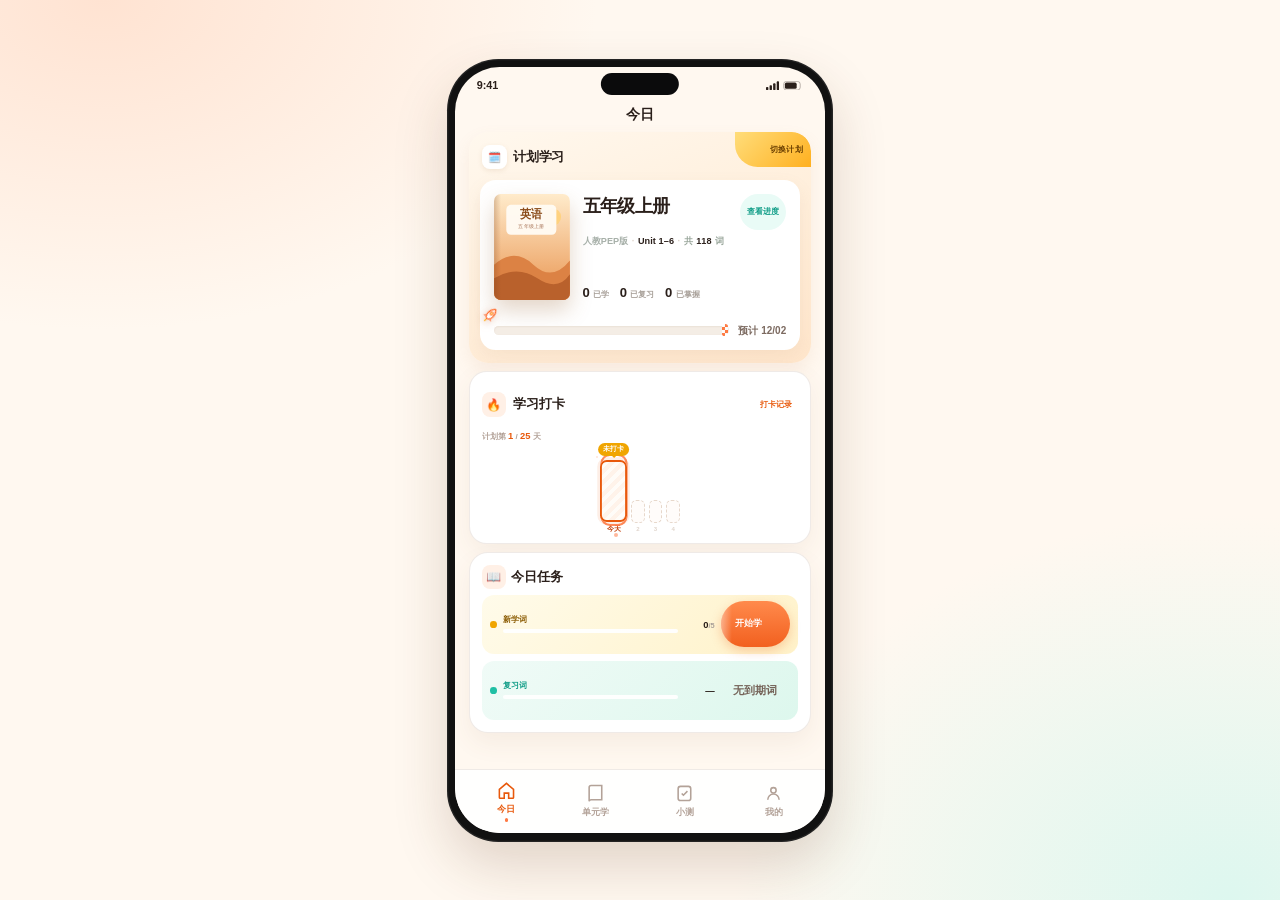
==== commit 998372ba: "Connect the shared quiz tab in both full prototypes" ====
--- a/today-entries/today-a-single.html
+++ b/today-entries/today-a-single.html
@@ -5,9 +5,9 @@
 <meta name="viewport" content="width=device-width, initial-scale=1.0" />
 <title>方案A-整个原型</title>
 <link rel="stylesheet" href="today.css?v=1">
-<link rel="stylesheet" href="unit-tab.css">
-<script src="today.js?v=1" defer></script>
-<script src="unit-tab.js" defer></script>
+<link rel="stylesheet" href="unit-tab.css?v=2">
+<script src="today.js?v=2" defer></script>
+<script src="unit-tab.js?v=2" defer></script>
 </head>
 <body data-variant="a" data-view="whole">
 
--- a/today-entries/unit-tab.css
+++ b/today-entries/unit-tab.css
@@ -1,9 +1,9 @@
 .tabs button.tab{border:0;padding:0;background:none;font-family:inherit;cursor:pointer}
 .tabs button.tab:focus-visible{outline:2px solid #168974;outline-offset:3px}
-.unit-slot{position:absolute;inset:28px 0 48px;overflow:hidden}
-.unit-slot iframe{
+.prototype-slot{position:absolute;inset:28px 0 48px;overflow:hidden}
+.prototype-slot iframe{
   display:block;border:0;
-  /* Keep the unit screens at their design width within the 274px phone interior. */
+  /* Keep shared screens at their design width within the 274px phone interior. */
   width:394px;height:calc(100% * 394 / 274);
   transform:scale(calc(274 / 394));transform-origin:top left
 }
